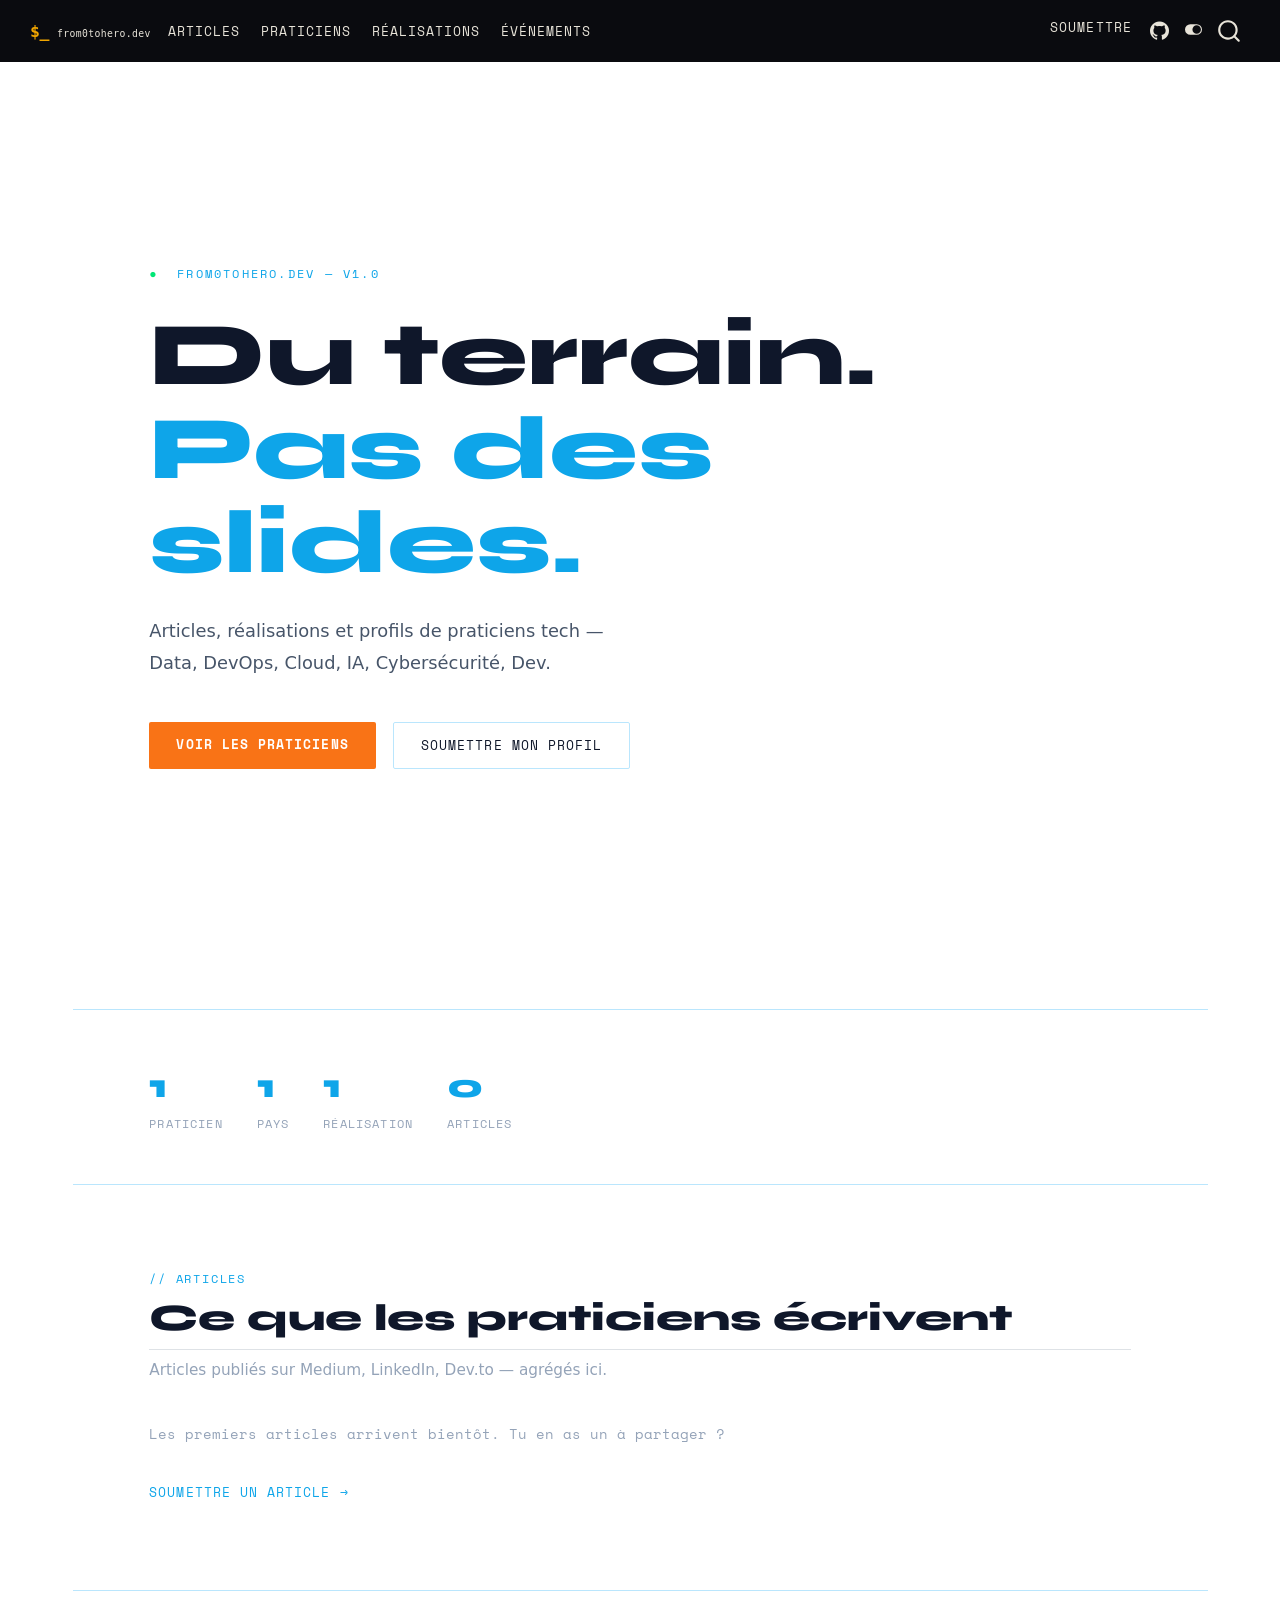
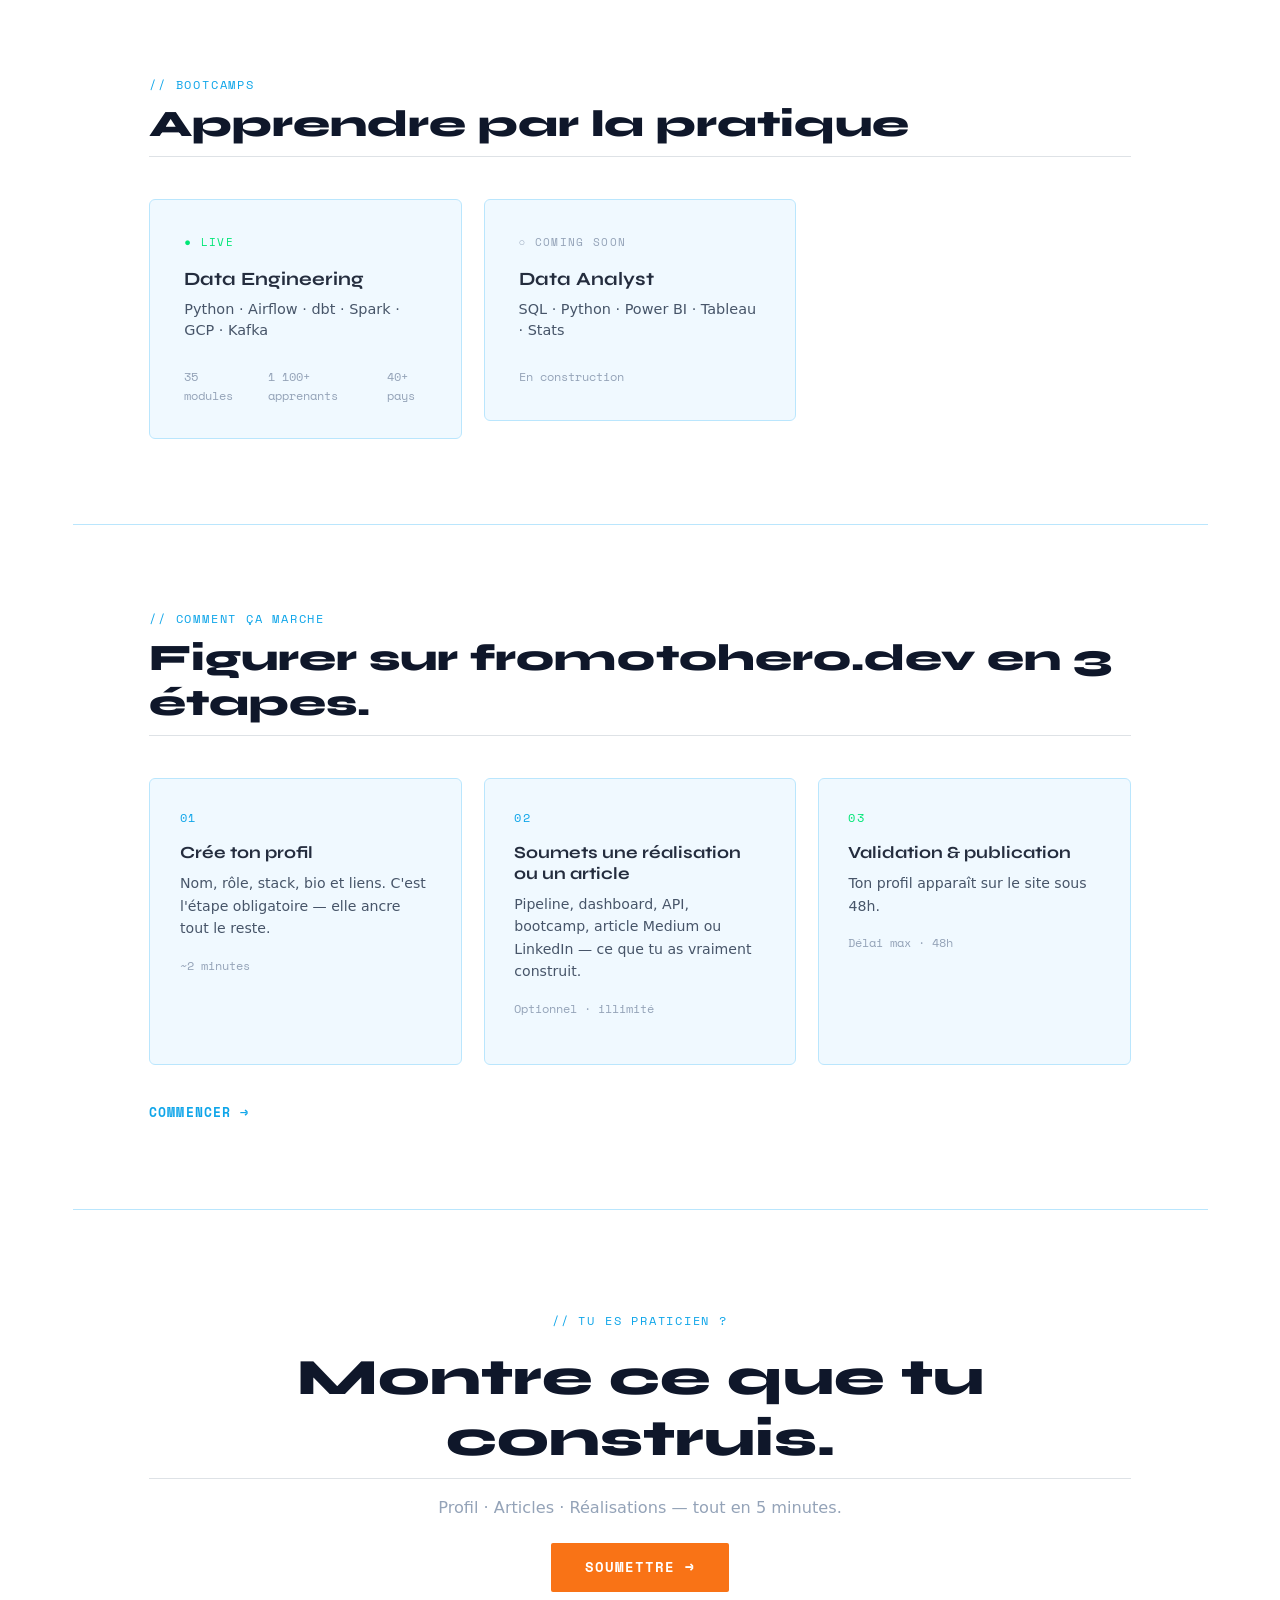
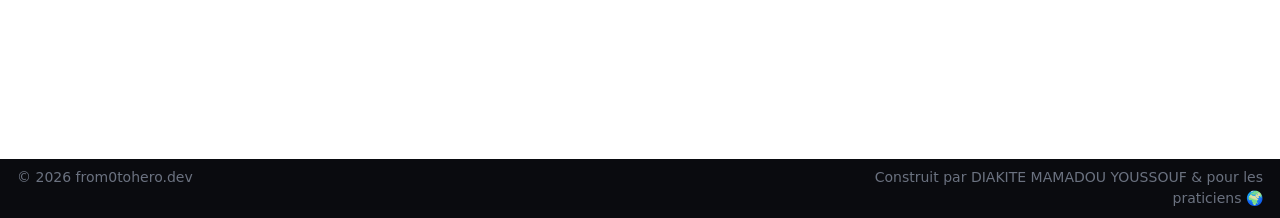
==== docs/index.html @ 76b6bbb3 "Refonte design : thème clair bleu ciel + orange, flux soumission guidé et section process - Passage " ====
<!DOCTYPE html>
<html xmlns="http://www.w3.org/1999/xhtml" lang="fr" xml:lang="fr"><head>

<meta charset="utf-8">
<meta name="generator" content="quarto-1.9.36">

<meta name="viewport" content="width=device-width, initial-scale=1.0, user-scalable=yes">


<title>from0tohero.dev</title>
<style>
/* Default styles provided by pandoc.
** See https://pandoc.org/MANUAL.html#variables-for-html for config info.
*/
code{white-space: pre-wrap;}
span.smallcaps{font-variant: small-caps;}
div.columns{display: flex; gap: min(4vw, 1.5em);}
div.column{flex: auto; overflow-x: auto;}
div.hanging-indent{margin-left: 1.5em; text-indent: -1.5em;}
ul.task-list{list-style: none;}
ul.task-list li input[type="checkbox"] {
  width: 0.8em;
  margin: 0 0.8em 0.2em -1em; /* quarto-specific, see https://github.com/quarto-dev/quarto-cli/issues/4556 */ 
  vertical-align: middle;
}
</style>


<script src="site_libs/quarto-nav/quarto-nav.js"></script>
<script src="site_libs/clipboard/clipboard.min.js"></script>
<script src="site_libs/quarto-search/autocomplete.umd.js"></script>
<script src="site_libs/quarto-search/fuse.min.js"></script>
<script src="site_libs/quarto-search/quarto-search.js"></script>
<meta name="quarto:offset" content="./">
<link href="./assets/img/favicon.svg" rel="icon" type="image/svg+xml">
<script src="site_libs/quarto-html/quarto.js" type="module"></script>
<script src="site_libs/quarto-html/tabsets/tabsets.js" type="module"></script>
<script src="site_libs/quarto-html/popper.min.js"></script>
<script src="site_libs/quarto-html/tippy.umd.min.js"></script>
<link href="site_libs/quarto-html/tippy.css" rel="stylesheet">
<link href="site_libs/quarto-html/quarto-syntax-highlighting-7ed6fbf5960054c7217a592cfdda8c31.css" rel="stylesheet" class="quarto-color-scheme" id="quarto-text-highlighting-styles">
<link href="site_libs/quarto-html/quarto-syntax-highlighting-dark-7ed6fbf5960054c7217a592cfdda8c31.css" rel="stylesheet" class="quarto-color-scheme quarto-color-alternate" id="quarto-text-highlighting-styles">
<link href="site_libs/quarto-html/quarto-syntax-highlighting-7ed6fbf5960054c7217a592cfdda8c31.css" rel="stylesheet" class="quarto-color-scheme-extra" id="quarto-text-highlighting-styles">
<script src="site_libs/bootstrap/bootstrap.min.js"></script>
<link href="site_libs/bootstrap/bootstrap-icons.css" rel="stylesheet">
<link href="site_libs/bootstrap/bootstrap-cda454664b8444bc34ca7feaf1b6d121.min.css" rel="stylesheet" append-hash="true" class="quarto-color-scheme" id="quarto-bootstrap" data-mode="light">
<link href="site_libs/bootstrap/bootstrap-dark-542e0521164b4760879b59214ffd40c8.min.css" rel="stylesheet" append-hash="true" class="quarto-color-scheme quarto-color-alternate" id="quarto-bootstrap" data-mode="light">
<link href="site_libs/bootstrap/bootstrap-cda454664b8444bc34ca7feaf1b6d121.min.css" rel="stylesheet" append-hash="true" class="quarto-color-scheme-extra" id="quarto-bootstrap" data-mode="light">
<script id="quarto-search-options" type="application/json">{
  "location": "navbar",
  "copy-button": false,
  "collapse-after": 3,
  "panel-placement": "end",
  "type": "overlay",
  "limit": 50,
  "keyboard-shortcut": [
    "f",
    "/",
    "s"
  ],
  "language": {
    "search-no-results-text": "Pas de résultats",
    "search-matching-documents-text": "documents trouvés",
    "search-copy-link-title": "Copier le lien vers la recherche",
    "search-hide-matches-text": "Cacher les correspondances additionnelles",
    "search-more-match-text": "correspondance de plus dans ce document",
    "search-more-matches-text": "correspondances de plus dans ce document",
    "search-clear-button-title": "Effacer",
    "search-text-placeholder": "",
    "search-detached-cancel-button-title": "Annuler",
    "search-submit-button-title": "Envoyer",
    "search-label": "Recherche"
  }
}</script>
<style>html{ scroll-behavior: smooth; }</style>



<link rel="stylesheet" href="assets/css/custom.css">
<meta property="og:title" content="from0tohero.dev">
<meta property="og:description" content="La plateforme des praticiens">
<meta property="og:image" content="https://from0tohero.dev/assets/img/og-banner.png">
<meta property="og:site_name" content="from0tohero.dev">
<meta property="og:image:height" content="630">
<meta property="og:image:width" content="1200">
<meta name="twitter:title" content="from0tohero.dev">
<meta name="twitter:description" content="La plateforme des praticiens">
<meta name="twitter:image" content="https://from0tohero.dev/assets/img/og-banner.png">
<meta name="twitter:card" content="summary_large_image">
<meta name="twitter:image-height" content="630">
<meta name="twitter:image-width" content="1200">
</head>

<body class="nav-fixed quarto-dark"><script id="quarto-html-before-body" type="application/javascript">
    const toggleBodyColorMode = (bsSheetEl) => {
      const mode = bsSheetEl.getAttribute("data-mode");
      const bodyEl = window.document.querySelector("body");
      if (mode === "dark") {
        bodyEl.classList.add("quarto-dark");
        bodyEl.classList.remove("quarto-light");
      } else {
        bodyEl.classList.add("quarto-light");
        bodyEl.classList.remove("quarto-dark");
      }
    }
    const toggleBodyColorPrimary = () => {
      const bsSheetEl = window.document.querySelector("link#quarto-bootstrap:not([rel=disabled-stylesheet])");
      if (bsSheetEl) {
        toggleBodyColorMode(bsSheetEl);
      }
    }
    const setColorSchemeToggle = (alternate) => {
      const toggles = window.document.querySelectorAll('.quarto-color-scheme-toggle');
      for (let i=0; i < toggles.length; i++) {
        const toggle = toggles[i];
        if (toggle) {
          if (alternate) {
            toggle.classList.add("alternate");
          } else {
            toggle.classList.remove("alternate");
          }
        }
      }
    };
    const toggleColorMode = (alternate) => {
      // Switch the stylesheets
      const primaryStylesheets = window.document.querySelectorAll('link.quarto-color-scheme:not(.quarto-color-alternate)');
      const alternateStylesheets = window.document.querySelectorAll('link.quarto-color-scheme.quarto-color-alternate');
      manageTransitions('#quarto-margin-sidebar .nav-link', false);
      if (alternate) {
        // note: dark is layered on light, we don't disable primary!
        enableStylesheet(alternateStylesheets);
        for (const sheetNode of alternateStylesheets) {
          if (sheetNode.id === "quarto-bootstrap") {
            toggleBodyColorMode(sheetNode);
          }
        }
      } else {
        disableStylesheet(alternateStylesheets);
        enableStylesheet(primaryStylesheets)
        toggleBodyColorPrimary();
      }
      manageTransitions('#quarto-margin-sidebar .nav-link', true);
      // Switch the toggles
      setColorSchemeToggle(alternate)
      // Hack to workaround the fact that safari doesn't
      // properly recolor the scrollbar when toggling (#1455)
      if (navigator.userAgent.indexOf('Safari') > 0 && navigator.userAgent.indexOf('Chrome') == -1) {
        manageTransitions("body", false);
        window.scrollTo(0, 1);
        setTimeout(() => {
          window.scrollTo(0, 0);
          manageTransitions("body", true);
        }, 40);
      }
    }
    const disableStylesheet = (stylesheets) => {
      for (let i=0; i < stylesheets.length; i++) {
        const stylesheet = stylesheets[i];
        stylesheet.rel = 'disabled-stylesheet';
      }
    }
    const enableStylesheet = (stylesheets) => {
      for (let i=0; i < stylesheets.length; i++) {
        const stylesheet = stylesheets[i];
        if(stylesheet.rel !== 'stylesheet') { // for Chrome, which will still FOUC without this check
          stylesheet.rel = 'stylesheet';
        }
      }
    }
    const manageTransitions = (selector, allowTransitions) => {
      const els = window.document.querySelectorAll(selector);
      for (let i=0; i < els.length; i++) {
        const el = els[i];
        if (allowTransitions) {
          el.classList.remove('notransition');
        } else {
          el.classList.add('notransition');
        }
      }
    }
    const isFileUrl = () => {
      return window.location.protocol === 'file:';
    }
    const hasAlternateSentinel = () => {
      let styleSentinel = getColorSchemeSentinel();
      if (styleSentinel !== null) {
        return styleSentinel === "alternate";
      } else {
        return false;
      }
    }
    const setStyleSentinel = (alternate) => {
      const value = alternate ? "alternate" : "default";
      if (!isFileUrl()) {
        window.localStorage.setItem("quarto-color-scheme", value);
      } else {
        localAlternateSentinel = value;
      }
    }
    const getColorSchemeSentinel = () => {
      if (!isFileUrl()) {
        const storageValue = window.localStorage.getItem("quarto-color-scheme");
        return storageValue != null ? storageValue : localAlternateSentinel;
      } else {
        return localAlternateSentinel;
      }
    }
    const toggleGiscusIfUsed = (isAlternate, darkModeDefault) => {
      const baseTheme = document.querySelector('#giscus-base-theme')?.value ?? 'light';
      const alternateTheme = document.querySelector('#giscus-alt-theme')?.value ?? 'dark';
      let newTheme = '';
      if(authorPrefersDark) {
        newTheme = isAlternate ? baseTheme : alternateTheme;
      } else {
        newTheme = isAlternate ? alternateTheme : baseTheme;
      }
      const changeGiscusTheme = () => {
        // From: https://github.com/giscus/giscus/issues/336
        const sendMessage = (message) => {
          const iframe = document.querySelector('iframe.giscus-frame');
          if (!iframe) return;
          iframe.contentWindow.postMessage({ giscus: message }, 'https://giscus.app');
        }
        sendMessage({
          setConfig: {
            theme: newTheme
          }
        });
      }
      const isGiscussLoaded = window.document.querySelector('iframe.giscus-frame') !== null;
      if (isGiscussLoaded) {
        changeGiscusTheme();
      }
    };
    const authorPrefersDark = true;
    const darkModeDefault = authorPrefersDark;
    let localAlternateSentinel = darkModeDefault ? 'alternate' : 'default';
    // Dark / light mode switch
    window.quartoToggleColorScheme = () => {
      // Read the current dark / light value
      let toAlternate = !hasAlternateSentinel();
      toggleColorMode(toAlternate);
      setStyleSentinel(toAlternate);
      toggleGiscusIfUsed(toAlternate, darkModeDefault);
      window.dispatchEvent(new Event('resize'));
    };
    // Switch to dark mode if need be
    if (hasAlternateSentinel()) {
      toggleColorMode(true);
    } else {
      toggleColorMode(false);
    }
  </script>

<div id="quarto-search-results"></div>
  <header id="quarto-header" class="headroom fixed-top">
    <nav class="navbar navbar-expand-lg " data-bs-theme="dark">
      <div class="navbar-container container-fluid">
      <div class="navbar-brand-container mx-auto">
    <a href="./index.html" class="navbar-brand navbar-brand-logo">
    <img src="./assets/img/logo.svg" alt="from0tohero.dev" class="navbar-logo light-content">
    <img src="./assets/img/logo.svg" alt="from0tohero.dev" class="navbar-logo dark-content">
    </a>
  </div>
            <div id="quarto-search" class="" title="Recherche"></div>
          <button class="navbar-toggler" type="button" data-bs-toggle="collapse" data-bs-target="#navbarCollapse" aria-controls="navbarCollapse" role="menu" aria-expanded="false" aria-label="Basculer la navigation" onclick="if (window.quartoToggleHeadroom) { window.quartoToggleHeadroom(); }">
  <span class="navbar-toggler-icon"></span>
</button>
          <div class="collapse navbar-collapse" id="navbarCollapse">
            <ul class="navbar-nav navbar-nav-scroll me-auto">
  <li class="nav-item">
    <a class="nav-link" href="./articles/index.html"> 
<span class="menu-text">Articles</span></a>
  </li>  
  <li class="nav-item">
    <a class="nav-link" href="./praticiens/index.html"> 
<span class="menu-text">Praticiens</span></a>
  </li>  
  <li class="nav-item">
    <a class="nav-link" href="./realisations/index.html"> 
<span class="menu-text">Réalisations</span></a>
  </li>  
  <li class="nav-item">
    <a class="nav-link" href="./evenements/index.html"> 
<span class="menu-text">Événements</span></a>
  </li>  
</ul>
            <ul class="navbar-nav navbar-nav-scroll ms-auto">
  <li class="nav-item">
    <a class="nav-link" href="./soumettre/index.html"> 
<span class="menu-text">Soumettre</span></a>
  </li>  
  <li class="nav-item compact">
    <a class="nav-link" href="https://github.com/diakite-data"> <i class="bi bi-github" role="img">
</i> 
<span class="menu-text"></span></a>
  </li>  
</ul>
          </div> <!-- /navcollapse -->
            <div class="quarto-navbar-tools">
  <a href="" class="quarto-color-scheme-toggle quarto-navigation-tool  px-1" onclick="window.quartoToggleColorScheme(); return false;" title="Basculer le mode sombre"><i class="bi"></i></a>
</div>
      </div> <!-- /container-fluid -->
    </nav>
</header>
<!-- content -->
<div id="quarto-content" class="quarto-container page-columns page-rows-contents page-layout-full page-navbar">
<!-- sidebar -->
<!-- margin-sidebar -->
    
<!-- main -->
<main class="content column-page" id="quarto-document-content"><header id="title-block-header" class="quarto-title-block"></header>





<link href="https://fonts.googleapis.com/css2?family=Syne:wght@400;700;800&amp;family=Space+Mono:wght@400;700&amp;display=swap" rel="stylesheet">

<!-- ── HERO ── -->
<section style="min-height:100vh; display:flex; flex-direction:column; justify-content:center; padding: 0 6vw; max-width:1200px; margin:0 auto;">

  <p style="font-family:'Space Mono',monospace; font-size:0.72rem; letter-spacing:0.18em; color:#0ea5e9; text-transform:uppercase; margin-bottom:1.5rem;">
    <span style="color:#00e676;">●</span> &nbsp;from0tohero.dev — v1.0
  </p>

  <h1 style="font-family:'Syne',sans-serif; font-size:clamp(2.8rem,7vw,6rem); font-weight:800; line-height:1.05; color:#0f172a; margin:0 0 1.5rem 0;">
    Du terrain.<br>
    <span style="color:#0ea5e9;">Pas des slides.</span>
  </h1>

  <p style="font-size:1.05rem; color:#475569; max-width:500px; line-height:1.8; margin-bottom:2.5rem;">
    Articles, réalisations et profils de praticiens tech —
    Data, DevOps, Cloud, IA, Cybersécurité, Dev.
  </p>

  <div style="display:flex; gap:1rem; flex-wrap:wrap; margin-bottom:5rem;">
    <a href="praticiens/index.html" style="background:#f97316; color:#fff; font-family:'Space Mono',monospace;
              font-size:0.78rem; font-weight:700; letter-spacing:0.08em;
              text-transform:uppercase; padding:0.75rem 1.6rem;
              border-radius:2px; text-decoration:none;">
      Voir les praticiens
    </a>
    <a href="soumettre/index.html" style="background:transparent; color:#0f172a; font-family:'Space Mono',monospace;
              font-size:0.78rem; letter-spacing:0.08em; text-transform:uppercase;
              padding:0.75rem 1.6rem; border-radius:2px;
              border:1px solid #bae6fd; text-decoration:none;">
      Soumettre mon profil
    </a>
  </div>

</section>

<!-- ── STATS ── -->
<section style="padding:3rem 6vw; border-top:1px solid #bae6fd; max-width:1200px; margin:0 auto;">
  <div style="display:flex; flex-wrap:wrap; gap:2rem;">
    <div>
      <p style="font-family:'Syne',sans-serif; font-size:2rem; font-weight:800; color:#0ea5e9; margin:0;">1</p>
      <p style="font-family:'Space Mono',monospace; font-size:0.68rem; letter-spacing:0.1em; color:#94a3b8; text-transform:uppercase; margin:0.2rem 0 0 0;">Praticien</p>
    </div>
    <div>
      <p style="font-family:'Syne',sans-serif; font-size:2rem; font-weight:800; color:#0ea5e9; margin:0;">1</p>
      <p style="font-family:'Space Mono',monospace; font-size:0.68rem; letter-spacing:0.1em; color:#94a3b8; text-transform:uppercase; margin:0.2rem 0 0 0;">Pays</p>
    </div>
    <div>
      <p style="font-family:'Syne',sans-serif; font-size:2rem; font-weight:800; color:#0ea5e9; margin:0;">1</p>
      <p style="font-family:'Space Mono',monospace; font-size:0.68rem; letter-spacing:0.1em; color:#94a3b8; text-transform:uppercase; margin:0.2rem 0 0 0;">Réalisation</p>
    </div>
    <div>
      <p style="font-family:'Syne',sans-serif; font-size:2rem; font-weight:800; color:#0ea5e9; margin:0;">0</p>
      <p style="font-family:'Space Mono',monospace; font-size:0.68rem; letter-spacing:0.1em; color:#94a3b8; text-transform:uppercase; margin:0.2rem 0 0 0;">Articles</p>
    </div>
  </div>
</section>

<!-- ── SECTION ARTICLES ── -->
<section style="padding:5rem 6vw; border-top:1px solid #bae6fd; max-width:1200px; margin:0 auto;">

  <div style="margin-bottom:2.5rem;">
    <p style="font-family:'Space Mono',monospace; font-size:0.7rem; letter-spacing:0.15em; color:#0ea5e9; text-transform:uppercase; margin-bottom:0.5rem;">// articles</p>
    <h2 style="font-family:'Syne',sans-serif; font-size:clamp(1.6rem,3vw,2.2rem); font-weight:800; color:#0f172a; margin:0 0 0.5rem 0;">Ce que les praticiens écrivent</h2>
    <p style="color:#94a3b8; font-size:0.9rem; margin:0;">Articles publiés sur Medium, LinkedIn, Dev.to — agrégés ici.</p>
  </div>

  <p style="font-family:'Space Mono',monospace; font-size:0.82rem; color:#94a3b8; margin-bottom:2rem;">
    Les premiers articles arrivent bientôt. Tu en as un à partager ?
  </p>

  <a href="soumettre/index.html" style="font-family:'Space Mono',monospace; font-size:0.78rem; color:#0ea5e9; text-decoration:none; letter-spacing:0.08em; text-transform:uppercase;">Soumettre un article →</a>

</section>

<!-- ── SECTION BOOTCAMP ── -->
<section style="padding:5rem 6vw; border-top:1px solid #bae6fd; max-width:1200px; margin:0 auto;">

  <div style="margin-bottom:2.5rem;">
    <p style="font-family:'Space Mono',monospace; font-size:0.7rem; letter-spacing:0.15em; color:#0ea5e9; text-transform:uppercase; margin-bottom:0.5rem;">// bootcamps</p>
    <h2 style="font-family:'Syne',sans-serif; font-size:clamp(1.6rem,3vw,2.2rem); font-weight:800; color:#0f172a; margin:0 0 0.5rem 0;">Apprendre par la pratique</h2>
  </div>

  <div style="display:grid; grid-template-columns:repeat(auto-fill,minmax(300px,1fr)); gap:1.25rem;">

    <a href="https://diakite-data.github.io/data-engineering-bootcamp/" style="text-decoration:none;" target="_blank">
      <div style="background:#f0f9ff; border:1px solid #bae6fd; border-radius:6px; padding:2rem; transition:border-color 0.2s;">
        <p style="font-family:'Space Mono',monospace; font-size:0.65rem; letter-spacing:0.12em; text-transform:uppercase; color:#00e676; margin-bottom:1rem;">● live</p>
        <h3 style="font-family:'Syne',sans-serif; font-size:1.1rem; font-weight:700; color:#0f172a; margin:0 0 0.5rem 0;">Data Engineering</h3>
        <p style="font-size:0.85rem; color:#475569; margin-bottom:1.5rem;">Python · Airflow · dbt · Spark · GCP · Kafka</p>
        <div style="display:flex; gap:2rem; font-family:'Space Mono',monospace; font-size:0.72rem; color:#94a3b8;">
          <span>35 modules</span>
          <span>1 100+ apprenants</span>
          <span>40+ pays</span>
        </div>
      </div>
    </a>

    <a href="https://da.from0tohero.dev" style="text-decoration:none;" target="_blank">
      <div style="background:#f0f9ff; border:1px solid #bae6fd; border-radius:6px; padding:2rem;">
        <p style="font-family:'Space Mono',monospace; font-size:0.65rem; letter-spacing:0.12em; text-transform:uppercase; color:#94a3b8; margin-bottom:1rem;">○ coming soon</p>
        <h3 style="font-family:'Syne',sans-serif; font-size:1.1rem; font-weight:700; color:#0f172a; margin:0 0 0.5rem 0;">Data Analyst</h3>
        <p style="font-size:0.85rem; color:#475569; margin-bottom:1.5rem;">SQL · Python · Power BI · Tableau · Stats</p>
        <div style="display:flex; gap:2rem; font-family:'Space Mono',monospace; font-size:0.72rem; color:#94a3b8;">
          <span>En construction</span>
        </div>
      </div>
    </a>

  </div>

</section>

<!-- ── COMMENT ÇA MARCHE ── -->
<section style="padding:5rem 6vw; border-top:1px solid #bae6fd; max-width:1200px; margin:0 auto;">

  <div style="margin-bottom:2.5rem;">
    <p style="font-family:'Space Mono',monospace; font-size:0.7rem; letter-spacing:0.15em; color:#0ea5e9; text-transform:uppercase; margin-bottom:0.5rem;">// comment ça marche</p>
    <h2 style="font-family:'Syne',sans-serif; font-size:clamp(1.6rem,3vw,2.2rem); font-weight:800; color:#0f172a; margin:0;">Figurer sur from0tohero.dev en 3 étapes.</h2>
  </div>

  <div style="display:grid; grid-template-columns:repeat(auto-fill,minmax(260px,1fr)); gap:1.25rem;">

    <!-- Étape 1 -->
    <div style="background:#f0f9ff; border:1px solid #bae6fd; border-radius:6px; padding:1.75rem; position:relative;">
      <p style="font-family:'Space Mono',monospace; font-size:0.68rem; letter-spacing:0.12em; text-transform:uppercase; color:#0ea5e9; margin-bottom:1rem;">01</p>
      <h3 style="font-family:'Syne',sans-serif; font-size:1rem; font-weight:700; color:#0f172a; margin:0 0 0.5rem 0;">Crée ton profil</h3>
      <p style="font-size:0.83rem; color:#475569; line-height:1.6; margin:0 0 1rem 0;">Nom, rôle, stack, bio et liens. C'est l'étape obligatoire — elle ancre tout le reste.</p>
      <p style="font-family:'Space Mono',monospace; font-size:0.68rem; color:#94a3b8;">~2 minutes</p>
    </div>

    <!-- Étape 2 -->
    <div style="background:#f0f9ff; border:1px solid #bae6fd; border-radius:6px; padding:1.75rem;">
      <p style="font-family:'Space Mono',monospace; font-size:0.68rem; letter-spacing:0.12em; text-transform:uppercase; color:#0ea5e9; margin-bottom:1rem;">02</p>
      <h3 style="font-family:'Syne',sans-serif; font-size:1rem; font-weight:700; color:#0f172a; margin:0 0 0.5rem 0;">Soumets une réalisation ou un article</h3>
      <p style="font-size:0.83rem; color:#475569; line-height:1.6; margin:0 0 1rem 0;">Pipeline, dashboard, API, bootcamp, article Medium ou LinkedIn — ce que tu as vraiment construit.</p>
      <p style="font-family:'Space Mono',monospace; font-size:0.68rem; color:#94a3b8;">Optionnel · illimité</p>
    </div>

    <!-- Étape 3 -->
    <div style="background:#f0f9ff; border:1px solid #bae6fd; border-radius:6px; padding:1.75rem;">
      <p style="font-family:'Space Mono',monospace; font-size:0.68rem; letter-spacing:0.12em; text-transform:uppercase; color:#00e676; margin-bottom:1rem;">03</p>
      <h3 style="font-family:'Syne',sans-serif; font-size:1rem; font-weight:700; color:#0f172a; margin:0 0 0.5rem 0;">Validation &amp; publication</h3>
      <p style="font-size:0.83rem; color:#475569; line-height:1.6; margin:0 0 1rem 0;">Ton profil apparaît sur le site sous 48h.</p>
      <p style="font-family:'Space Mono',monospace; font-size:0.68rem; color:#94a3b8;">Délai max · 48h</p>
    </div>

  </div>

  <div style="margin-top:2rem;">
    <a href="soumettre/index.html" style="font-family:'Space Mono',monospace; font-size:0.78rem; font-weight:700; letter-spacing:0.08em;
              text-transform:uppercase; color:#0ea5e9; text-decoration:none;">
      Commencer →
    </a>
  </div>

</section>

<!-- ── CTA FINAL ── -->
<section style="padding:6rem 6vw; border-top:1px solid #bae6fd; text-align:center; max-width:1200px; margin:0 auto;">
  <p style="font-family:'Space Mono',monospace; font-size:0.7rem; letter-spacing:0.15em; color:#0ea5e9; text-transform:uppercase; margin-bottom:1rem;">// tu es praticien ?</p>
  <h2 style="font-family:'Syne',sans-serif; font-size:clamp(1.8rem,4vw,3rem); font-weight:800; color:#0f172a; margin:0 0 1rem 0;">Montre ce que tu construis.</h2>
  <p style="color:#94a3b8; font-size:0.95rem; margin-bottom:2rem;">Profil · Articles · Réalisations — tout en 5 minutes.</p>
  <a href="soumettre/index.html" style="background:#f97316; color:#fff; font-family:'Space Mono',monospace;
            font-size:0.8rem; font-weight:700; letter-spacing:0.08em;
            text-transform:uppercase; padding:0.85rem 2rem;
            border-radius:2px; text-decoration:none;">
    Soumettre →
  </a>
</section>



<a onclick="window.scrollTo(0, 0); return false;" role="button" id="quarto-back-to-top"><i class="bi bi-arrow-up"></i> Retour au sommet</a></main> <!-- /main -->

<script id="quarto-html-after-body" type="application/javascript">
  window.document.addEventListener("DOMContentLoaded", function (event) {
    // Ensure there is a toggle, if there isn't float one in the top right
    if (window.document.querySelector('.quarto-color-scheme-toggle') === null) {
      const a = window.document.createElement('a');
      a.classList.add('top-right');
      a.classList.add('quarto-color-scheme-toggle');
      a.href = "";
      a.onclick = function() { try { window.quartoToggleColorScheme(); } catch {} return false; };
      const i = window.document.createElement("i");
      i.classList.add('bi');
      a.appendChild(i);
      window.document.body.appendChild(a);
    }
    setColorSchemeToggle(hasAlternateSentinel())
    const isCodeAnnotation = (el) => {
      for (const clz of el.classList) {
        if (clz.startsWith('code-annotation-')) {                     
          return true;
        }
      }
      return false;
    }
    const onCopySuccess = function(e) {
      // button target
      const button = e.trigger;
      // don't keep focus
      button.blur();
      // flash "checked"
      button.classList.add('code-copy-button-checked');
      var currentTitle = button.getAttribute("title");
      button.setAttribute("title", "Copié");
      let tooltip;
      if (window.bootstrap) {
        button.setAttribute("data-bs-toggle", "tooltip");
        button.setAttribute("data-bs-placement", "left");
        button.setAttribute("data-bs-title", "Copié");
        tooltip = new bootstrap.Tooltip(button, 
          { trigger: "manual", 
            customClass: "code-copy-button-tooltip",
            offset: [0, -8]});
        tooltip.show();    
      }
      setTimeout(function() {
        if (tooltip) {
          tooltip.hide();
          button.removeAttribute("data-bs-title");
          button.removeAttribute("data-bs-toggle");
          button.removeAttribute("data-bs-placement");
        }
        button.setAttribute("title", currentTitle);
        button.classList.remove('code-copy-button-checked');
      }, 1000);
      // clear code selection
      e.clearSelection();
    }
    const getTextToCopy = function(trigger) {
      const outerScaffold = trigger.parentElement.cloneNode(true);
      const codeEl = outerScaffold.querySelector('code');
      for (const childEl of codeEl.children) {
        if (isCodeAnnotation(childEl)) {
          childEl.remove();
        }
      }
      return codeEl.innerText;
    }
    const clipboard = new window.ClipboardJS('.code-copy-button:not([data-in-quarto-modal])', {
      text: getTextToCopy
    });
    clipboard.on('success', onCopySuccess);
    if (window.document.getElementById('quarto-embedded-source-code-modal')) {
      const clipboardModal = new window.ClipboardJS('.code-copy-button[data-in-quarto-modal]', {
        text: getTextToCopy,
        container: window.document.getElementById('quarto-embedded-source-code-modal')
      });
      clipboardModal.on('success', onCopySuccess);
    }
      var localhostRegex = new RegExp(/^(?:http|https):\/\/localhost\:?[0-9]*\//);
      var mailtoRegex = new RegExp(/^mailto:/);
        var filterRegex = new RegExp("https:\/\/from0tohero\.dev");
      var isInternal = (href) => {
          return filterRegex.test(href) || localhostRegex.test(href) || mailtoRegex.test(href);
      }
      // Inspect non-navigation links and adorn them if external
     var links = window.document.querySelectorAll('a[href]:not(.nav-link):not(.navbar-brand):not(.toc-action):not(.sidebar-link):not(.sidebar-item-toggle):not(.pagination-link):not(.no-external):not([aria-hidden]):not(.dropdown-item):not(.quarto-navigation-tool):not(.about-link)');
      for (var i=0; i<links.length; i++) {
        const link = links[i];
        if (!isInternal(link.href)) {
          // undo the damage that might have been done by quarto-nav.js in the case of
          // links that we want to consider external
          if (link.dataset.originalHref !== undefined) {
            link.href = link.dataset.originalHref;
          }
        }
      }
    function tippyHover(el, contentFn, onTriggerFn, onUntriggerFn) {
      const config = {
        allowHTML: true,
        maxWidth: 500,
        delay: 100,
        arrow: false,
        appendTo: function(el) {
            return el.parentElement;
        },
        interactive: true,
        interactiveBorder: 10,
        theme: 'quarto',
        placement: 'bottom-start',
      };
      if (contentFn) {
        config.content = contentFn;
      }
      if (onTriggerFn) {
        config.onTrigger = onTriggerFn;
      }
      if (onUntriggerFn) {
        config.onUntrigger = onUntriggerFn;
      }
      window.tippy(el, config); 
    }
    const noterefs = window.document.querySelectorAll('a[role="doc-noteref"]');
    for (var i=0; i<noterefs.length; i++) {
      const ref = noterefs[i];
      tippyHover(ref, function() {
        // use id or data attribute instead here
        let href = ref.getAttribute('data-footnote-href') || ref.getAttribute('href');
        try { href = new URL(href).hash; } catch {}
        const id = href.replace(/^#\/?/, "");
        const note = window.document.getElementById(id);
        if (note) {
          return note.innerHTML;
        } else {
          return "";
        }
      });
    }
    const xrefs = window.document.querySelectorAll('a.quarto-xref');
    const processXRef = (id, note) => {
      // Strip column container classes
      const stripColumnClz = (el) => {
        el.classList.remove("page-full", "page-columns");
        if (el.children) {
          for (const child of el.children) {
            stripColumnClz(child);
          }
        }
      }
      stripColumnClz(note)
      if (id === null || id.startsWith('sec-')) {
        // Special case sections, only their first couple elements
        const container = document.createElement("div");
        if (note.children && note.children.length > 2) {
          container.appendChild(note.children[0].cloneNode(true));
          for (let i = 1; i < note.children.length; i++) {
            const child = note.children[i];
            if (child.tagName === "P" && child.innerText === "") {
              continue;
            } else {
              container.appendChild(child.cloneNode(true));
              break;
            }
          }
          if (window.Quarto?.typesetMath) {
            window.Quarto.typesetMath(container);
          }
          return container.innerHTML
        } else {
          if (window.Quarto?.typesetMath) {
            window.Quarto.typesetMath(note);
          }
          return note.innerHTML;
        }
      } else {
        // Remove any anchor links if they are present
        const anchorLink = note.querySelector('a.anchorjs-link');
        if (anchorLink) {
          anchorLink.remove();
        }
        if (window.Quarto?.typesetMath) {
          window.Quarto.typesetMath(note);
        }
        if (note.classList.contains("callout")) {
          return note.outerHTML;
        } else {
          return note.innerHTML;
        }
      }
    }
    for (var i=0; i<xrefs.length; i++) {
      const xref = xrefs[i];
      tippyHover(xref, undefined, function(instance) {
        instance.disable();
        let url = xref.getAttribute('href');
        let hash = undefined; 
        if (url.startsWith('#')) {
          hash = url;
        } else {
          try { hash = new URL(url).hash; } catch {}
        }
        if (hash) {
          const id = hash.replace(/^#\/?/, "");
          const note = window.document.getElementById(id);
          if (note !== null) {
            try {
              const html = processXRef(id, note.cloneNode(true));
              instance.setContent(html);
            } finally {
              instance.enable();
              instance.show();
            }
          } else {
            // See if we can fetch this
            fetch(url.split('#')[0])
            .then(res => res.text())
            .then(html => {
              const parser = new DOMParser();
              const htmlDoc = parser.parseFromString(html, "text/html");
              const note = htmlDoc.getElementById(id);
              if (note !== null) {
                const html = processXRef(id, note);
                instance.setContent(html);
              } 
            }).finally(() => {
              instance.enable();
              instance.show();
            });
          }
        } else {
          // See if we can fetch a full url (with no hash to target)
          // This is a special case and we should probably do some content thinning / targeting
          fetch(url)
          .then(res => res.text())
          .then(html => {
            const parser = new DOMParser();
            const htmlDoc = parser.parseFromString(html, "text/html");
            const note = htmlDoc.querySelector('main.content');
            if (note !== null) {
              // This should only happen for chapter cross references
              // (since there is no id in the URL)
              // remove the first header
              if (note.children.length > 0 && note.children[0].tagName === "HEADER") {
                note.children[0].remove();
              }
              const html = processXRef(null, note);
              instance.setContent(html);
            } 
          }).finally(() => {
            instance.enable();
            instance.show();
          });
        }
      }, function(instance) {
      });
    }
        let selectedAnnoteEl;
        const selectorForAnnotation = ( cell, annotation) => {
          let cellAttr = 'data-code-cell="' + cell + '"';
          let lineAttr = 'data-code-annotation="' +  annotation + '"';
          const selector = 'span[' + cellAttr + '][' + lineAttr + ']';
          return selector;
        }
        const selectCodeLines = (annoteEl) => {
          const doc = window.document;
          const targetCell = annoteEl.getAttribute("data-target-cell");
          const targetAnnotation = annoteEl.getAttribute("data-target-annotation");
          const annoteSpan = window.document.querySelector(selectorForAnnotation(targetCell, targetAnnotation));
          const lines = annoteSpan.getAttribute("data-code-lines").split(",");
          const lineIds = lines.map((line) => {
            return targetCell + "-" + line;
          })
          let top = null;
          let height = null;
          let parent = null;
          if (lineIds.length > 0) {
              //compute the position of the single el (top and bottom and make a div)
              const el = window.document.getElementById(lineIds[0]);
              top = el.offsetTop;
              height = el.offsetHeight;
              parent = el.parentElement.parentElement;
            if (lineIds.length > 1) {
              const lastEl = window.document.getElementById(lineIds[lineIds.length - 1]);
              const bottom = lastEl.offsetTop + lastEl.offsetHeight;
              height = bottom - top;
            }
            if (top !== null && height !== null && parent !== null) {
              // cook up a div (if necessary) and position it 
              let div = window.document.getElementById("code-annotation-line-highlight");
              if (div === null) {
                div = window.document.createElement("div");
                div.setAttribute("id", "code-annotation-line-highlight");
                div.style.position = 'absolute';
                parent.appendChild(div);
              }
              div.style.top = top - 2 + "px";
              div.style.height = height + 4 + "px";
              div.style.left = 0;
              let gutterDiv = window.document.getElementById("code-annotation-line-highlight-gutter");
              if (gutterDiv === null) {
                gutterDiv = window.document.createElement("div");
                gutterDiv.setAttribute("id", "code-annotation-line-highlight-gutter");
                gutterDiv.style.position = 'absolute';
                const codeCell = window.document.getElementById(targetCell);
                const gutter = codeCell.querySelector('.code-annotation-gutter');
                gutter.appendChild(gutterDiv);
              }
              gutterDiv.style.top = top - 2 + "px";
              gutterDiv.style.height = height + 4 + "px";
            }
            selectedAnnoteEl = annoteEl;
          }
        };
        const unselectCodeLines = () => {
          const elementsIds = ["code-annotation-line-highlight", "code-annotation-line-highlight-gutter"];
          elementsIds.forEach((elId) => {
            const div = window.document.getElementById(elId);
            if (div) {
              div.remove();
            }
          });
          selectedAnnoteEl = undefined;
        };
          // Handle positioning of the toggle
      window.addEventListener(
        "resize",
        throttle(() => {
          elRect = undefined;
          if (selectedAnnoteEl) {
            selectCodeLines(selectedAnnoteEl);
          }
        }, 10)
      );
      function throttle(fn, ms) {
      let throttle = false;
      let timer;
        return (...args) => {
          if(!throttle) { // first call gets through
              fn.apply(this, args);
              throttle = true;
          } else { // all the others get throttled
              if(timer) clearTimeout(timer); // cancel #2
              timer = setTimeout(() => {
                fn.apply(this, args);
                timer = throttle = false;
              }, ms);
          }
        };
      }
        // Attach click handler to the DT
        const annoteDls = window.document.querySelectorAll('dt[data-target-cell]');
        for (const annoteDlNode of annoteDls) {
          annoteDlNode.addEventListener('click', (event) => {
            const clickedEl = event.target;
            if (clickedEl !== selectedAnnoteEl) {
              unselectCodeLines();
              const activeEl = window.document.querySelector('dt[data-target-cell].code-annotation-active');
              if (activeEl) {
                activeEl.classList.remove('code-annotation-active');
              }
              selectCodeLines(clickedEl);
              clickedEl.classList.add('code-annotation-active');
            } else {
              // Unselect the line
              unselectCodeLines();
              clickedEl.classList.remove('code-annotation-active');
            }
          });
        }
    const findCites = (el) => {
      const parentEl = el.parentElement;
      if (parentEl) {
        const cites = parentEl.dataset.cites;
        if (cites) {
          return {
            el,
            cites: cites.split(' ')
          };
        } else {
          return findCites(el.parentElement)
        }
      } else {
        return undefined;
      }
    };
    var bibliorefs = window.document.querySelectorAll('a[role="doc-biblioref"]');
    for (var i=0; i<bibliorefs.length; i++) {
      const ref = bibliorefs[i];
      const citeInfo = findCites(ref);
      if (citeInfo) {
        tippyHover(citeInfo.el, function() {
          var popup = window.document.createElement('div');
          citeInfo.cites.forEach(function(cite) {
            var citeDiv = window.document.createElement('div');
            citeDiv.classList.add('hanging-indent');
            citeDiv.classList.add('csl-entry');
            var biblioDiv = window.document.getElementById('ref-' + cite);
            if (biblioDiv) {
              citeDiv.innerHTML = biblioDiv.innerHTML;
            }
            popup.appendChild(citeDiv);
          });
          return popup.innerHTML;
        });
      }
    }
  });
  </script>
</div> <!-- /content -->
<footer class="footer">
  <div class="nav-footer">
    <div class="nav-footer-left">
<p>© 2026 from0tohero.dev</p>
</div>   
    <div class="nav-footer-center">
      &nbsp;
    </div>
    <div class="nav-footer-right">
<p>Construit par DIAKITE MAMADOU YOUSSOUF &amp; pour les praticiens 🌍</p>
</div>
  </div>
</footer>




<script src="site_libs/quarto-html/zenscroll-min.js"></script>
</body></html>
---- docs/site_libs/quarto-html/tippy.css ----
.tippy-box[data-animation=fade][data-state=hidden]{opacity:0}[data-tippy-root]{max-width:calc(100vw - 10px)}.tippy-box{position:relative;background-color:#333;color:#fff;border-radius:4px;font-size:14px;line-height:1.4;white-space:normal;outline:0;transition-property:transform,visibility,opacity}.tippy-box[data-placement^=top]>.tippy-arrow{bottom:0}.tippy-box[data-placement^=top]>.tippy-arrow:before{bottom:-7px;left:0;border-width:8px 8px 0;border-top-color:initial;transform-origin:center top}.tippy-box[data-placement^=bottom]>.tippy-arrow{top:0}.tippy-box[data-placement^=bottom]>.tippy-arrow:before{top:-7px;left:0;border-width:0 8px 8px;border-bottom-color:initial;transform-origin:center bottom}.tippy-box[data-placement^=left]>.tippy-arrow{right:0}.tippy-box[data-placement^=left]>.tippy-arrow:before{border-width:8px 0 8px 8px;border-left-color:initial;right:-7px;transform-origin:center left}.tippy-box[data-placement^=right]>.tippy-arrow{left:0}.tippy-box[data-placement^=right]>.tippy-arrow:before{left:-7px;border-width:8px 8px 8px 0;border-right-color:initial;transform-origin:center right}.tippy-box[data-inertia][data-state=visible]{transition-timing-function:cubic-bezier(.54,1.5,.38,1.11)}.tippy-arrow{width:16px;height:16px;color:#333}.tippy-arrow:before{content:"";position:absolute;border-color:transparent;border-style:solid}.tippy-content{position:relative;padding:5px 9px;z-index:1}
---- docs/site_libs/quarto-html/quarto-syntax-highlighting-7ed6fbf5960054c7217a592cfdda8c31.css ----
/* quarto syntax highlight colors */
:root {
  --quarto-hl-al-color: #ff5555;
  --quarto-hl-an-color: #ff79c6;
  --quarto-hl-at-color: #ff79c6;
  --quarto-hl-bn-color: #bd93f9;
  --quarto-hl-bu-color: #8be9fd;
  --quarto-hl-ch-color: #f1fa8c;
  --quarto-hl-co-color: #6272a4;
  --quarto-hl-cv-color: #8be9fd;
  --quarto-hl-cn-color: #bd93f9;
  --quarto-hl-cf-color: #ff79c6;
  --quarto-hl-dt-color: #8be9fd;
  --quarto-hl-dv-color: #bd93f9;
  --quarto-hl-do-color: #ffb86c;
  --quarto-hl-er-color: #ff5555;
  --quarto-hl-ex-color: #8be9fd;
  --quarto-hl-fl-color: #bd93f9;
  --quarto-hl-fu-color: #50fa7b;
  --quarto-hl-im-color: #ff79c6;
  --quarto-hl-in-color: #f1fa8c;
  --quarto-hl-kw-color: #ff79c6;
  --quarto-hl-op-color: #f8f8f2;
  --quarto-hl-pp-color: #ff79c6;
  --quarto-hl-re-color: #8be9fd;
  --quarto-hl-sc-color: #ff79c6;
  --quarto-hl-ss-color: #f1fa8c;
  --quarto-hl-st-color: #f1fa8c;
  --quarto-hl-va-color: #8be9fd;
  --quarto-hl-vs-color: #f1fa8c;
  --quarto-hl-wa-color: #ff5555;
}

/* other quarto variables */
:root {
  --quarto-font-monospace: SFMono-Regular, Menlo, Monaco, Consolas, "Liberation Mono", "Courier New", monospace;
}

:root {
  --quarto-font-monospace: "Space Mono", monospace;
}

/* syntax highlight based on Pandoc's rules */
pre > code.sourceCode > span {
  color: #f8f8f2;
}

code.sourceCode > span {
  color: #f8f8f2;
}

div.sourceCode,
div.sourceCode pre.sourceCode {
  color: #f8f8f2;
}

/* Normal */
code span {
  color: #f8f8f2;
}

/* Alert */
code span.al {
  font-weight: bold;
  color: #ff5555;
}

/* Annotation */
code span.an {
  color: #ff79c6;
}

/* Attribute */
code span.at {
  color: #ff79c6;
}

/* BaseN */
code span.bn {
  color: #bd93f9;
}

/* BuiltIn */
code span.bu {
  color: #8be9fd;
}

/* ControlFlow */
code span.cf {
  color: #ff79c6;
}

/* Char */
code span.ch {
  color: #f1fa8c;
}

/* Constant */
code span.cn {
  font-weight: bold;
  color: #bd93f9;
}

/* Comment */
code span.co {
  color: #6272a4;
}

/* CommentVar */
code span.cv {
  color: #8be9fd;
}

/* Documentation */
code span.do {
  color: #ffb86c;
}

/* DataType */
code span.dt {
  font-style: italic;
  color: #8be9fd;
}

/* DecVal */
code span.dv {
  color: #bd93f9;
}

/* Error */
code span.er {
  color: #ff5555;
  text-decoration: underline;
}

/* Extension */
code span.ex {
  color: #8be9fd;
}

/* Float */
code span.fl {
  color: #bd93f9;
}

/* Function */
code span.fu {
  color: #50fa7b;
}

/* Import */
code span.im {
  color: #ff79c6;
}

/* Information */
code span.in {
  color: #f1fa8c;
}

/* Keyword */
code span.kw {
  color: #ff79c6;
}

/* Operator */
code span.op {
  color: #f8f8f2;
}

/* Preprocessor */
code span.pp {
  color: #ff79c6;
}

/* RegionMarker */
code span.re {
  color: #8be9fd;
}

/* SpecialChar */
code span.sc {
  color: #ff79c6;
}

/* SpecialString */
code span.ss {
  color: #f1fa8c;
}

/* String */
code span.st {
  color: #f1fa8c;
}

/* Variable */
code span.va {
  color: #8be9fd;
}

/* VerbatimString */
code span.vs {
  color: #f1fa8c;
}

/* Warning */
code span.wa {
  color: #ff5555;
}

.prevent-inlining {
  content: "</";
}

/*# sourceMappingURL=2f05c2a48c0667d1e58cfd846f91f4fa.css.map */
---- docs/site_libs/quarto-html/quarto-syntax-highlighting-dark-7ed6fbf5960054c7217a592cfdda8c31.css ----
/* quarto syntax highlight colors */
:root {
  --quarto-hl-al-color: #ff5555;
  --quarto-hl-an-color: #ff79c6;
  --quarto-hl-at-color: #ff79c6;
  --quarto-hl-bn-color: #bd93f9;
  --quarto-hl-bu-color: #8be9fd;
  --quarto-hl-ch-color: #f1fa8c;
  --quarto-hl-co-color: #6272a4;
  --quarto-hl-cv-color: #8be9fd;
  --quarto-hl-cn-color: #bd93f9;
  --quarto-hl-cf-color: #ff79c6;
  --quarto-hl-dt-color: #8be9fd;
  --quarto-hl-dv-color: #bd93f9;
  --quarto-hl-do-color: #ffb86c;
  --quarto-hl-er-color: #ff5555;
  --quarto-hl-ex-color: #8be9fd;
  --quarto-hl-fl-color: #bd93f9;
  --quarto-hl-fu-color: #50fa7b;
  --quarto-hl-im-color: #ff79c6;
  --quarto-hl-in-color: #f1fa8c;
  --quarto-hl-kw-color: #ff79c6;
  --quarto-hl-op-color: #f8f8f2;
  --quarto-hl-pp-color: #ff79c6;
  --quarto-hl-re-color: #8be9fd;
  --quarto-hl-sc-color: #ff79c6;
  --quarto-hl-ss-color: #f1fa8c;
  --quarto-hl-st-color: #f1fa8c;
  --quarto-hl-va-color: #8be9fd;
  --quarto-hl-vs-color: #f1fa8c;
  --quarto-hl-wa-color: #ff5555;
}

/* other quarto variables */
:root {
  --quarto-font-monospace: SFMono-Regular, Menlo, Monaco, Consolas, "Liberation Mono", "Courier New", monospace;
}

:root {
  --quarto-font-monospace: "Space Mono", monospace;
}

/* syntax highlight based on Pandoc's rules */
pre > code.sourceCode > span {
  color: #f8f8f2;
}

code.sourceCode > span {
  color: #f8f8f2;
}

div.sourceCode,
div.sourceCode pre.sourceCode {
  color: #f8f8f2;
}

/* Normal */
code span {
  color: #f8f8f2;
}

/* Alert */
code span.al {
  font-weight: bold;
  color: #ff5555;
}

/* Annotation */
code span.an {
  color: #ff79c6;
}

/* Attribute */
code span.at {
  color: #ff79c6;
}

/* BaseN */
code span.bn {
  color: #bd93f9;
}

/* BuiltIn */
code span.bu {
  color: #8be9fd;
}

/* ControlFlow */
code span.cf {
  color: #ff79c6;
}

/* Char */
code span.ch {
  color: #f1fa8c;
}

/* Constant */
code span.cn {
  font-weight: bold;
  color: #bd93f9;
}

/* Comment */
code span.co {
  color: #6272a4;
}

/* CommentVar */
code span.cv {
  color: #8be9fd;
}

/* Documentation */
code span.do {
  color: #ffb86c;
}

/* DataType */
code span.dt {
  font-style: italic;
  color: #8be9fd;
}

/* DecVal */
code span.dv {
  color: #bd93f9;
}

/* Error */
code span.er {
  color: #ff5555;
  text-decoration: underline;
}

/* Extension */
code span.ex {
  color: #8be9fd;
}

/* Float */
code span.fl {
  color: #bd93f9;
}

/* Function */
code span.fu {
  color: #50fa7b;
}

/* Import */
code span.im {
  color: #ff79c6;
}

/* Information */
code span.in {
  color: #f1fa8c;
}

/* Keyword */
code span.kw {
  color: #ff79c6;
}

/* Operator */
code span.op {
  color: #f8f8f2;
}

/* Preprocessor */
code span.pp {
  color: #ff79c6;
}

/* RegionMarker */
code span.re {
  color: #8be9fd;
}

/* SpecialChar */
code span.sc {
  color: #ff79c6;
}

/* SpecialString */
code span.ss {
  color: #f1fa8c;
}

/* String */
code span.st {
  color: #f1fa8c;
}

/* Variable */
code span.va {
  color: #8be9fd;
}

/* VerbatimString */
code span.vs {
  color: #f1fa8c;
}

/* Warning */
code span.wa {
  color: #ff5555;
}

.prevent-inlining {
  content: "</";
}

/*# sourceMappingURL=2f05c2a48c0667d1e58cfd846f91f4fa.css.map */
---- docs/site_libs/quarto-html/quarto-syntax-highlighting-7ed6fbf5960054c7217a592cfdda8c31.css ----
/* quarto syntax highlight colors */
:root {
  --quarto-hl-al-color: #ff5555;
  --quarto-hl-an-color: #ff79c6;
  --quarto-hl-at-color: #ff79c6;
  --quarto-hl-bn-color: #bd93f9;
  --quarto-hl-bu-color: #8be9fd;
  --quarto-hl-ch-color: #f1fa8c;
  --quarto-hl-co-color: #6272a4;
  --quarto-hl-cv-color: #8be9fd;
  --quarto-hl-cn-color: #bd93f9;
  --quarto-hl-cf-color: #ff79c6;
  --quarto-hl-dt-color: #8be9fd;
  --quarto-hl-dv-color: #bd93f9;
  --quarto-hl-do-color: #ffb86c;
  --quarto-hl-er-color: #ff5555;
  --quarto-hl-ex-color: #8be9fd;
  --quarto-hl-fl-color: #bd93f9;
  --quarto-hl-fu-color: #50fa7b;
  --quarto-hl-im-color: #ff79c6;
  --quarto-hl-in-color: #f1fa8c;
  --quarto-hl-kw-color: #ff79c6;
  --quarto-hl-op-color: #f8f8f2;
  --quarto-hl-pp-color: #ff79c6;
  --quarto-hl-re-color: #8be9fd;
  --quarto-hl-sc-color: #ff79c6;
  --quarto-hl-ss-color: #f1fa8c;
  --quarto-hl-st-color: #f1fa8c;
  --quarto-hl-va-color: #8be9fd;
  --quarto-hl-vs-color: #f1fa8c;
  --quarto-hl-wa-color: #ff5555;
}

/* other quarto variables */
:root {
  --quarto-font-monospace: SFMono-Regular, Menlo, Monaco, Consolas, "Liberation Mono", "Courier New", monospace;
}

:root {
  --quarto-font-monospace: "Space Mono", monospace;
}

/* syntax highlight based on Pandoc's rules */
pre > code.sourceCode > span {
  color: #f8f8f2;
}

code.sourceCode > span {
  color: #f8f8f2;
}

div.sourceCode,
div.sourceCode pre.sourceCode {
  color: #f8f8f2;
}

/* Normal */
code span {
  color: #f8f8f2;
}

/* Alert */
code span.al {
  font-weight: bold;
  color: #ff5555;
}

/* Annotation */
code span.an {
  color: #ff79c6;
}

/* Attribute */
code span.at {
  color: #ff79c6;
}

/* BaseN */
code span.bn {
  color: #bd93f9;
}

/* BuiltIn */
code span.bu {
  color: #8be9fd;
}

/* ControlFlow */
code span.cf {
  color: #ff79c6;
}

/* Char */
code span.ch {
  color: #f1fa8c;
}

/* Constant */
code span.cn {
  font-weight: bold;
  color: #bd93f9;
}

/* Comment */
code span.co {
  color: #6272a4;
}

/* CommentVar */
code span.cv {
  color: #8be9fd;
}

/* Documentation */
code span.do {
  color: #ffb86c;
}

/* DataType */
code span.dt {
  font-style: italic;
  color: #8be9fd;
}

/* DecVal */
code span.dv {
  color: #bd93f9;
}

/* Error */
code span.er {
  color: #ff5555;
  text-decoration: underline;
}

/* Extension */
code span.ex {
  color: #8be9fd;
}

/* Float */
code span.fl {
  color: #bd93f9;
}

/* Function */
code span.fu {
  color: #50fa7b;
}

/* Import */
code span.im {
  color: #ff79c6;
}

/* Information */
code span.in {
  color: #f1fa8c;
}

/* Keyword */
code span.kw {
  color: #ff79c6;
}

/* Operator */
code span.op {
  color: #f8f8f2;
}

/* Preprocessor */
code span.pp {
  color: #ff79c6;
}

/* RegionMarker */
code span.re {
  color: #8be9fd;
}

/* SpecialChar */
code span.sc {
  color: #ff79c6;
}

/* SpecialString */
code span.ss {
  color: #f1fa8c;
}

/* String */
code span.st {
  color: #f1fa8c;
}

/* Variable */
code span.va {
  color: #8be9fd;
}

/* VerbatimString */
code span.vs {
  color: #f1fa8c;
}

/* Warning */
code span.wa {
  color: #ff5555;
}

.prevent-inlining {
  content: "</";
}

/*# sourceMappingURL=2f05c2a48c0667d1e58cfd846f91f4fa.css.map */
---- docs/assets/css/custom.css ----
/* forcer light mode au chargement */
body {
  background-color: #ffffff;
  color: #0f172a;
}
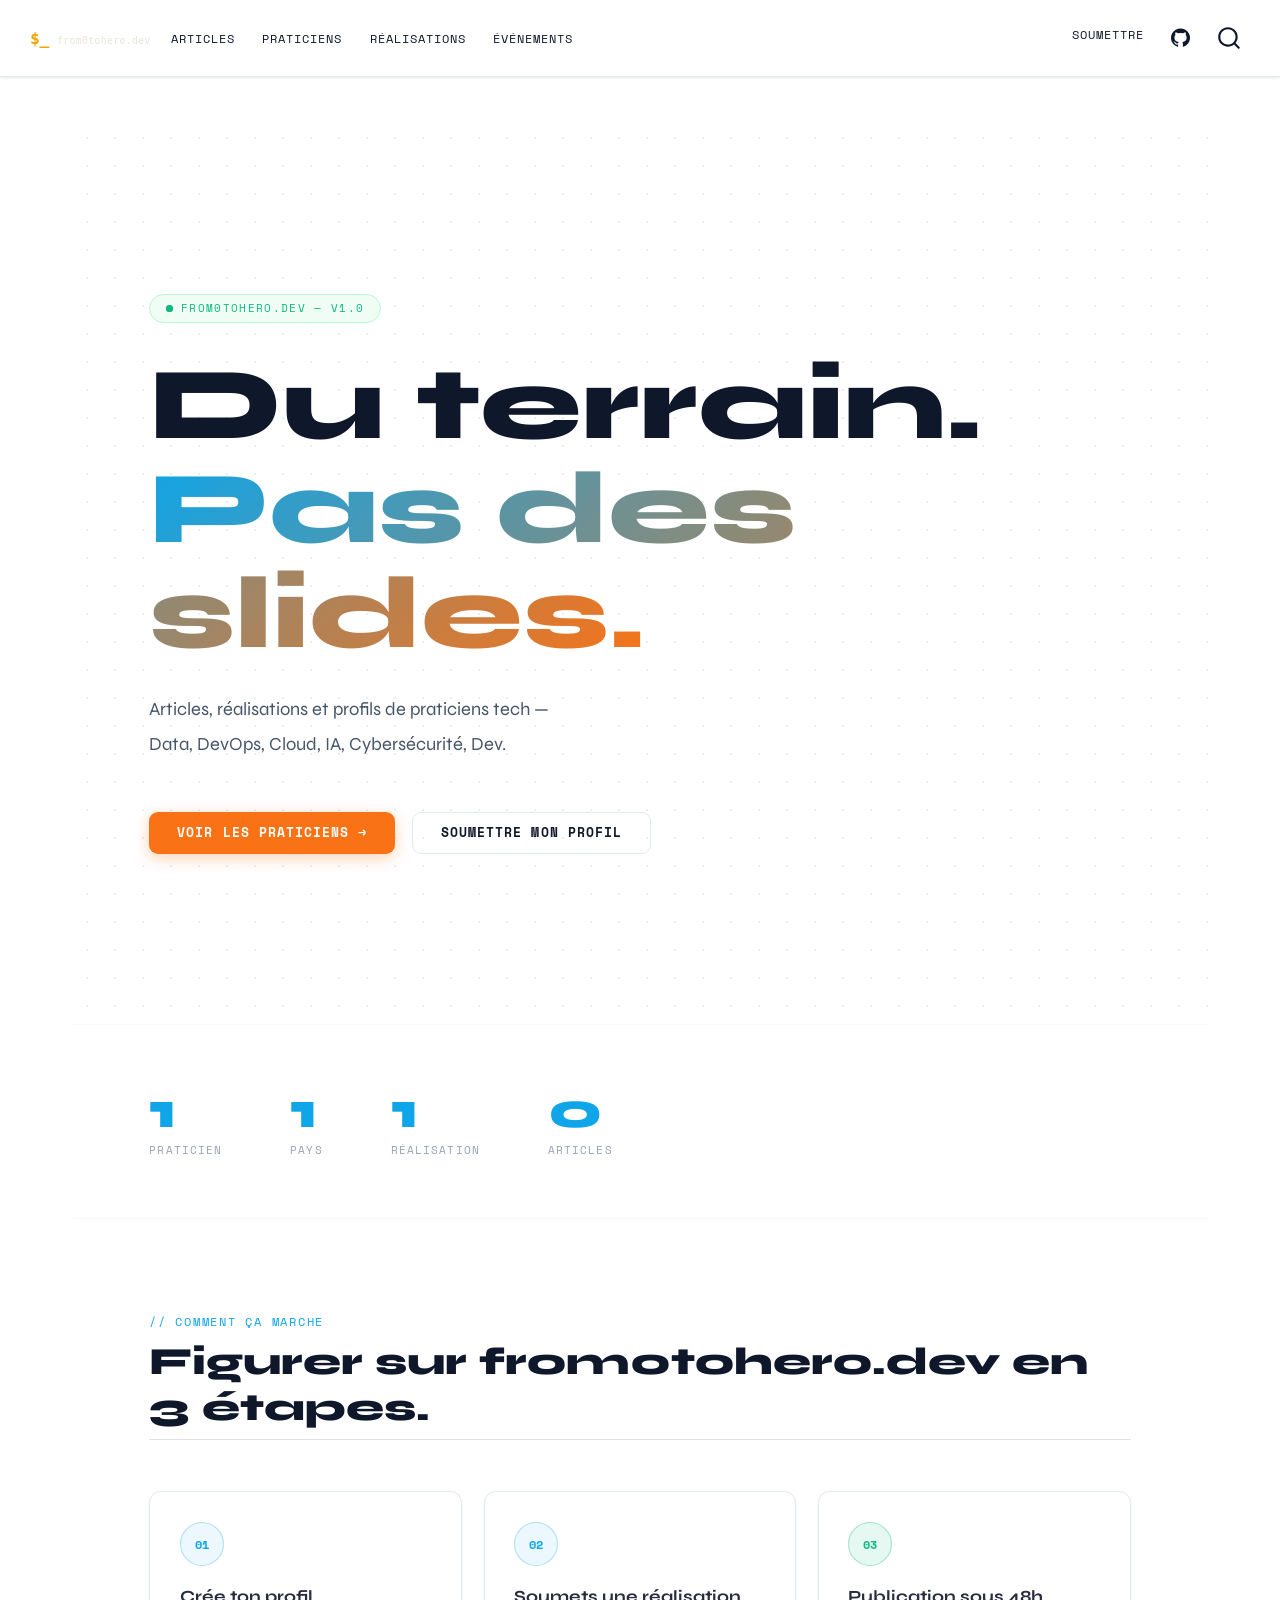
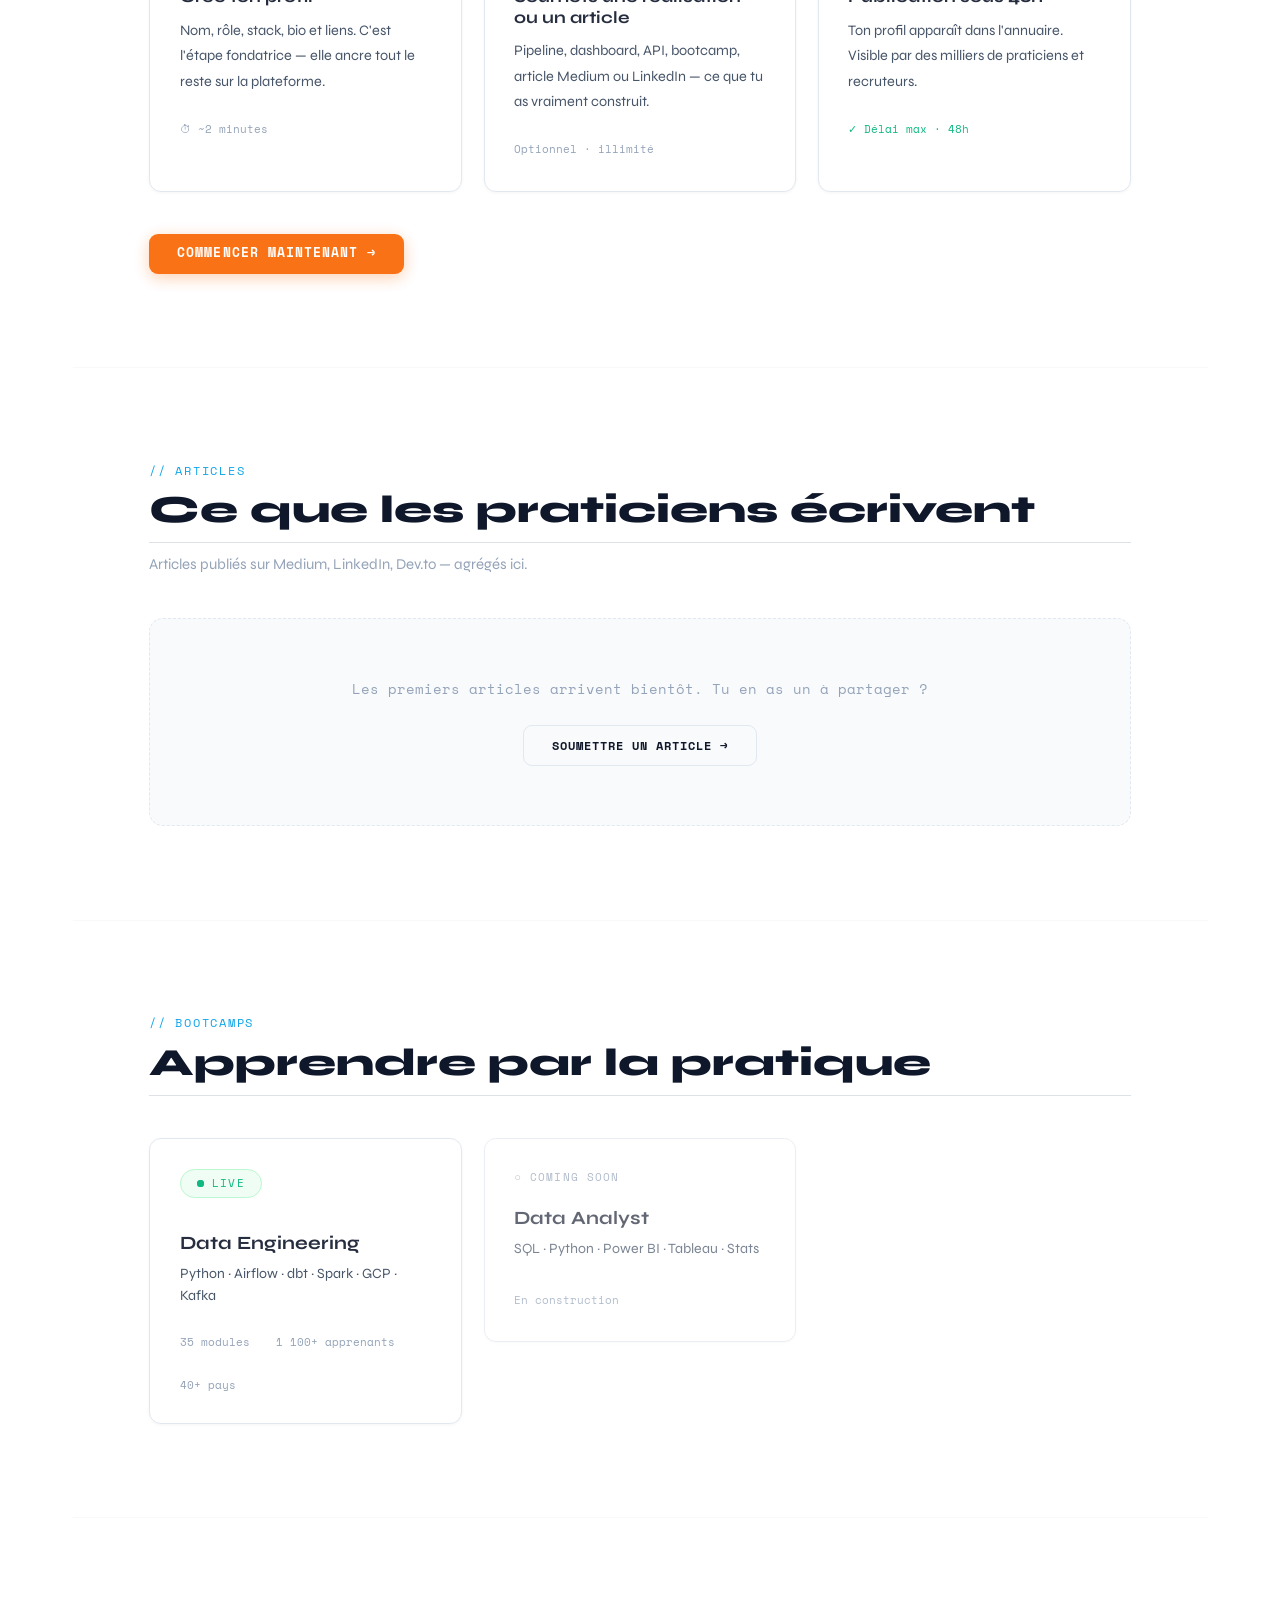
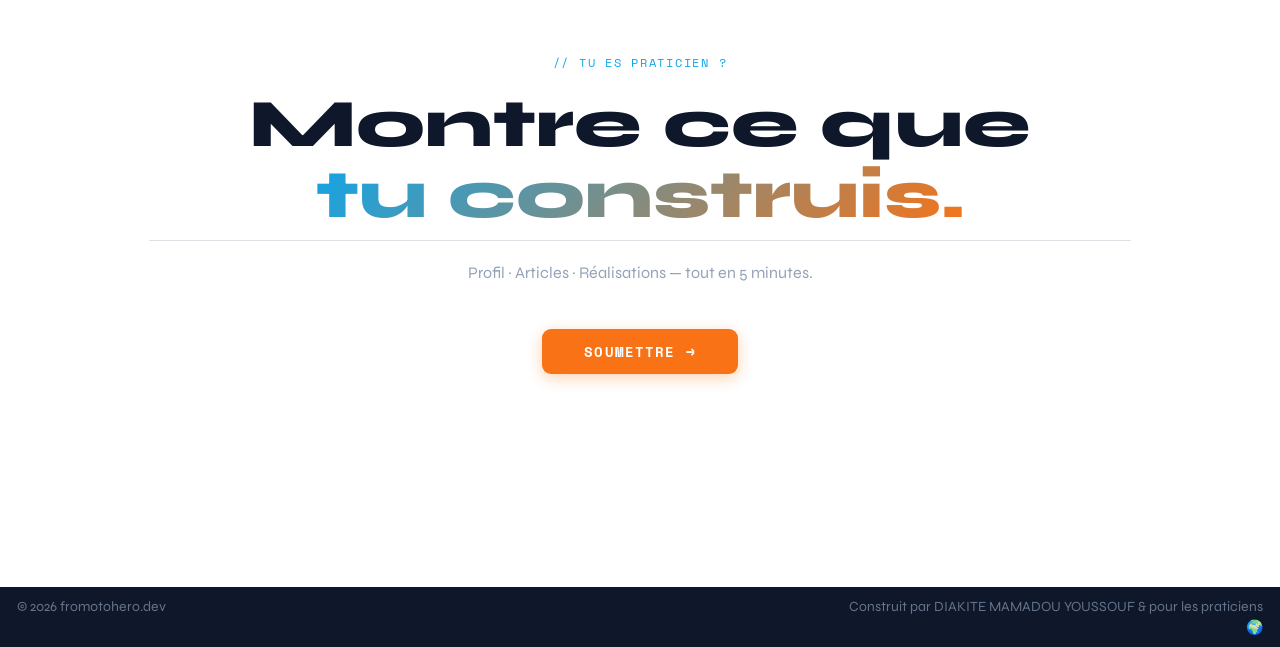
==== commit f583c26c: "Refonte UI/UX premium — design system complet, thème clair sky blue + orange - Design system central" ====
--- a/docs/index.html
+++ b/docs/index.html
@@ -38,14 +38,10 @@
 <script src="site_libs/quarto-html/popper.min.js"></script>
 <script src="site_libs/quarto-html/tippy.umd.min.js"></script>
 <link href="site_libs/quarto-html/tippy.css" rel="stylesheet">
-<link href="site_libs/quarto-html/quarto-syntax-highlighting-7ed6fbf5960054c7217a592cfdda8c31.css" rel="stylesheet" class="quarto-color-scheme" id="quarto-text-highlighting-styles">
-<link href="site_libs/quarto-html/quarto-syntax-highlighting-dark-7ed6fbf5960054c7217a592cfdda8c31.css" rel="stylesheet" class="quarto-color-scheme quarto-color-alternate" id="quarto-text-highlighting-styles">
-<link href="site_libs/quarto-html/quarto-syntax-highlighting-7ed6fbf5960054c7217a592cfdda8c31.css" rel="stylesheet" class="quarto-color-scheme-extra" id="quarto-text-highlighting-styles">
+<link href="site_libs/quarto-html/quarto-syntax-highlighting-6455e7f669de2dd1a1df5401145d73d4.css" rel="stylesheet" id="quarto-text-highlighting-styles">
 <script src="site_libs/bootstrap/bootstrap.min.js"></script>
 <link href="site_libs/bootstrap/bootstrap-icons.css" rel="stylesheet">
-<link href="site_libs/bootstrap/bootstrap-cda454664b8444bc34ca7feaf1b6d121.min.css" rel="stylesheet" append-hash="true" class="quarto-color-scheme" id="quarto-bootstrap" data-mode="light">
-<link href="site_libs/bootstrap/bootstrap-dark-542e0521164b4760879b59214ffd40c8.min.css" rel="stylesheet" append-hash="true" class="quarto-color-scheme quarto-color-alternate" id="quarto-bootstrap" data-mode="light">
-<link href="site_libs/bootstrap/bootstrap-cda454664b8444bc34ca7feaf1b6d121.min.css" rel="stylesheet" append-hash="true" class="quarto-color-scheme-extra" id="quarto-bootstrap" data-mode="light">
+<link href="site_libs/bootstrap/bootstrap-3ebfdd283416a7efcc58c794f869134e.min.css" rel="stylesheet" append-hash="true" id="quarto-bootstrap" data-mode="light">
 <script id="quarto-search-options" type="application/json">{
   "location": "navbar",
   "copy-button": false,
@@ -91,167 +87,7 @@
 <meta name="twitter:image-width" content="1200">
 </head>
 
-<body class="nav-fixed quarto-dark"><script id="quarto-html-before-body" type="application/javascript">
-    const toggleBodyColorMode = (bsSheetEl) => {
-      const mode = bsSheetEl.getAttribute("data-mode");
-      const bodyEl = window.document.querySelector("body");
-      if (mode === "dark") {
-        bodyEl.classList.add("quarto-dark");
-        bodyEl.classList.remove("quarto-light");
-      } else {
-        bodyEl.classList.add("quarto-light");
-        bodyEl.classList.remove("quarto-dark");
-      }
-    }
-    const toggleBodyColorPrimary = () => {
-      const bsSheetEl = window.document.querySelector("link#quarto-bootstrap:not([rel=disabled-stylesheet])");
-      if (bsSheetEl) {
-        toggleBodyColorMode(bsSheetEl);
-      }
-    }
-    const setColorSchemeToggle = (alternate) => {
-      const toggles = window.document.querySelectorAll('.quarto-color-scheme-toggle');
-      for (let i=0; i < toggles.length; i++) {
-        const toggle = toggles[i];
-        if (toggle) {
-          if (alternate) {
-            toggle.classList.add("alternate");
-          } else {
-            toggle.classList.remove("alternate");
-          }
-        }
-      }
-    };
-    const toggleColorMode = (alternate) => {
-      // Switch the stylesheets
-      const primaryStylesheets = window.document.querySelectorAll('link.quarto-color-scheme:not(.quarto-color-alternate)');
-      const alternateStylesheets = window.document.querySelectorAll('link.quarto-color-scheme.quarto-color-alternate');
-      manageTransitions('#quarto-margin-sidebar .nav-link', false);
-      if (alternate) {
-        // note: dark is layered on light, we don't disable primary!
-        enableStylesheet(alternateStylesheets);
-        for (const sheetNode of alternateStylesheets) {
-          if (sheetNode.id === "quarto-bootstrap") {
-            toggleBodyColorMode(sheetNode);
-          }
-        }
-      } else {
-        disableStylesheet(alternateStylesheets);
-        enableStylesheet(primaryStylesheets)
-        toggleBodyColorPrimary();
-      }
-      manageTransitions('#quarto-margin-sidebar .nav-link', true);
-      // Switch the toggles
-      setColorSchemeToggle(alternate)
-      // Hack to workaround the fact that safari doesn't
-      // properly recolor the scrollbar when toggling (#1455)
-      if (navigator.userAgent.indexOf('Safari') > 0 && navigator.userAgent.indexOf('Chrome') == -1) {
-        manageTransitions("body", false);
-        window.scrollTo(0, 1);
-        setTimeout(() => {
-          window.scrollTo(0, 0);
-          manageTransitions("body", true);
-        }, 40);
-      }
-    }
-    const disableStylesheet = (stylesheets) => {
-      for (let i=0; i < stylesheets.length; i++) {
-        const stylesheet = stylesheets[i];
-        stylesheet.rel = 'disabled-stylesheet';
-      }
-    }
-    const enableStylesheet = (stylesheets) => {
-      for (let i=0; i < stylesheets.length; i++) {
-        const stylesheet = stylesheets[i];
-        if(stylesheet.rel !== 'stylesheet') { // for Chrome, which will still FOUC without this check
-          stylesheet.rel = 'stylesheet';
-        }
-      }
-    }
-    const manageTransitions = (selector, allowTransitions) => {
-      const els = window.document.querySelectorAll(selector);
-      for (let i=0; i < els.length; i++) {
-        const el = els[i];
-        if (allowTransitions) {
-          el.classList.remove('notransition');
-        } else {
-          el.classList.add('notransition');
-        }
-      }
-    }
-    const isFileUrl = () => {
-      return window.location.protocol === 'file:';
-    }
-    const hasAlternateSentinel = () => {
-      let styleSentinel = getColorSchemeSentinel();
-      if (styleSentinel !== null) {
-        return styleSentinel === "alternate";
-      } else {
-        return false;
-      }
-    }
-    const setStyleSentinel = (alternate) => {
-      const value = alternate ? "alternate" : "default";
-      if (!isFileUrl()) {
-        window.localStorage.setItem("quarto-color-scheme", value);
-      } else {
-        localAlternateSentinel = value;
-      }
-    }
-    const getColorSchemeSentinel = () => {
-      if (!isFileUrl()) {
-        const storageValue = window.localStorage.getItem("quarto-color-scheme");
-        return storageValue != null ? storageValue : localAlternateSentinel;
-      } else {
-        return localAlternateSentinel;
-      }
-    }
-    const toggleGiscusIfUsed = (isAlternate, darkModeDefault) => {
-      const baseTheme = document.querySelector('#giscus-base-theme')?.value ?? 'light';
-      const alternateTheme = document.querySelector('#giscus-alt-theme')?.value ?? 'dark';
-      let newTheme = '';
-      if(authorPrefersDark) {
-        newTheme = isAlternate ? baseTheme : alternateTheme;
-      } else {
-        newTheme = isAlternate ? alternateTheme : baseTheme;
-      }
-      const changeGiscusTheme = () => {
-        // From: https://github.com/giscus/giscus/issues/336
-        const sendMessage = (message) => {
-          const iframe = document.querySelector('iframe.giscus-frame');
-          if (!iframe) return;
-          iframe.contentWindow.postMessage({ giscus: message }, 'https://giscus.app');
-        }
-        sendMessage({
-          setConfig: {
-            theme: newTheme
-          }
-        });
-      }
-      const isGiscussLoaded = window.document.querySelector('iframe.giscus-frame') !== null;
-      if (isGiscussLoaded) {
-        changeGiscusTheme();
-      }
-    };
-    const authorPrefersDark = true;
-    const darkModeDefault = authorPrefersDark;
-    let localAlternateSentinel = darkModeDefault ? 'alternate' : 'default';
-    // Dark / light mode switch
-    window.quartoToggleColorScheme = () => {
-      // Read the current dark / light value
-      let toAlternate = !hasAlternateSentinel();
-      toggleColorMode(toAlternate);
-      setStyleSentinel(toAlternate);
-      toggleGiscusIfUsed(toAlternate, darkModeDefault);
-      window.dispatchEvent(new Event('resize'));
-    };
-    // Switch to dark mode if need be
-    if (hasAlternateSentinel()) {
-      toggleColorMode(true);
-    } else {
-      toggleColorMode(false);
-    }
-  </script>
+<body class="nav-fixed quarto-light">
 
 <div id="quarto-search-results"></div>
   <header id="quarto-header" class="headroom fixed-top">
@@ -299,7 +135,6 @@
 </ul>
           </div> <!-- /navcollapse -->
             <div class="quarto-navbar-tools">
-  <a href="" class="quarto-color-scheme-toggle quarto-navigation-tool  px-1" onclick="window.quartoToggleColorScheme(); return false;" title="Basculer le mode sombre"><i class="bi"></i></a>
 </div>
       </div> <!-- /container-fluid -->
     </nav>
@@ -315,98 +150,115 @@
 
 
 
-
 <link href="https://fonts.googleapis.com/css2?family=Syne:wght@400;700;800&amp;family=Space+Mono:wght@400;700&amp;display=swap" rel="stylesheet">
 
 <!-- ── HERO ── -->
-<section style="min-height:100vh; display:flex; flex-direction:column; justify-content:center; padding: 0 6vw; max-width:1200px; margin:0 auto;">
-
-  <p style="font-family:'Space Mono',monospace; font-size:0.72rem; letter-spacing:0.18em; color:#0ea5e9; text-transform:uppercase; margin-bottom:1.5rem;">
-    <span style="color:#00e676;">●</span> &nbsp;from0tohero.dev — v1.0
-  </p>
-
-  <h1 style="font-family:'Syne',sans-serif; font-size:clamp(2.8rem,7vw,6rem); font-weight:800; line-height:1.05; color:#0f172a; margin:0 0 1.5rem 0;">
+<section class="hero-dot-bg" style="min-height:100vh;display:flex;flex-direction:column;justify-content:center;padding:0 6vw;max-width:1200px;margin:0 auto;">
+
+  <div style="margin-bottom:1.75rem;">
+    <span class="badge-live"><span class="dot"></span>from0tohero.dev — v1.0</span>
+  </div>
+
+  <h1 style="font-family:'Syne',sans-serif;font-size:clamp(3rem,8vw,6.5rem);font-weight:800;line-height:1.02;color:#0f172a;margin:0 0 1.5rem 0;">
     Du terrain.<br>
-    <span style="color:#0ea5e9;">Pas des slides.</span>
+    <span class="text-gradient">Pas des slides.</span>
   </h1>
 
-  <p style="font-size:1.05rem; color:#475569; max-width:500px; line-height:1.8; margin-bottom:2.5rem;">
-    Articles, réalisations et profils de praticiens tech —
+  <p style="font-size:1.08rem;color:#475569;max-width:480px;line-height:1.9;margin-bottom:3rem;">
+    Articles, réalisations et profils de praticiens tech —<br>
     Data, DevOps, Cloud, IA, Cybersécurité, Dev.
   </p>
 
-  <div style="display:flex; gap:1rem; flex-wrap:wrap; margin-bottom:5rem;">
-    <a href="praticiens/index.html" style="background:#f97316; color:#fff; font-family:'Space Mono',monospace;
-              font-size:0.78rem; font-weight:700; letter-spacing:0.08em;
-              text-transform:uppercase; padding:0.75rem 1.6rem;
-              border-radius:2px; text-decoration:none;">
-      Voir les praticiens
-    </a>
-    <a href="soumettre/index.html" style="background:transparent; color:#0f172a; font-family:'Space Mono',monospace;
-              font-size:0.78rem; letter-spacing:0.08em; text-transform:uppercase;
-              padding:0.75rem 1.6rem; border-radius:2px;
-              border:1px solid #bae6fd; text-decoration:none;">
-      Soumettre mon profil
-    </a>
+  <div style="display:flex;gap:1rem;flex-wrap:wrap;">
+    <a href="praticiens/index.html" class="btn-f btn-f-primary">Voir les praticiens →</a>
+    <a href="soumettre/index.html" class="btn-f btn-f-secondary">Soumettre mon profil</a>
   </div>
 
 </section>
 
+<hr class="f-hr">
+
 <!-- ── STATS ── -->
-<section style="padding:3rem 6vw; border-top:1px solid #bae6fd; max-width:1200px; margin:0 auto;">
-  <div style="display:flex; flex-wrap:wrap; gap:2rem;">
-    <div>
-      <p style="font-family:'Syne',sans-serif; font-size:2rem; font-weight:800; color:#0ea5e9; margin:0;">1</p>
-      <p style="font-family:'Space Mono',monospace; font-size:0.68rem; letter-spacing:0.1em; color:#94a3b8; text-transform:uppercase; margin:0.2rem 0 0 0;">Praticien</p>
-    </div>
-    <div>
-      <p style="font-family:'Syne',sans-serif; font-size:2rem; font-weight:800; color:#0ea5e9; margin:0;">1</p>
-      <p style="font-family:'Space Mono',monospace; font-size:0.68rem; letter-spacing:0.1em; color:#94a3b8; text-transform:uppercase; margin:0.2rem 0 0 0;">Pays</p>
-    </div>
-    <div>
-      <p style="font-family:'Syne',sans-serif; font-size:2rem; font-weight:800; color:#0ea5e9; margin:0;">1</p>
-      <p style="font-family:'Space Mono',monospace; font-size:0.68rem; letter-spacing:0.1em; color:#94a3b8; text-transform:uppercase; margin:0.2rem 0 0 0;">Réalisation</p>
-    </div>
-    <div>
-      <p style="font-family:'Syne',sans-serif; font-size:2rem; font-weight:800; color:#0ea5e9; margin:0;">0</p>
-      <p style="font-family:'Space Mono',monospace; font-size:0.68rem; letter-spacing:0.1em; color:#94a3b8; text-transform:uppercase; margin:0.2rem 0 0 0;">Articles</p>
-    </div>
+<section style="padding:3.5rem 6vw;max-width:1200px;margin:0 auto;">
+  <div style="display:flex;flex-wrap:wrap;gap:4rem;">
+    <div><p class="stat-num">1</p><p class="stat-label">Praticien</p></div>
+    <div><p class="stat-num">1</p><p class="stat-label">Pays</p></div>
+    <div><p class="stat-num">1</p><p class="stat-label">Réalisation</p></div>
+    <div><p class="stat-num">0</p><p class="stat-label">Articles</p></div>
   </div>
 </section>
 
-<!-- ── SECTION ARTICLES ── -->
-<section style="padding:5rem 6vw; border-top:1px solid #bae6fd; max-width:1200px; margin:0 auto;">
-
-  <div style="margin-bottom:2.5rem;">
-    <p style="font-family:'Space Mono',monospace; font-size:0.7rem; letter-spacing:0.15em; color:#0ea5e9; text-transform:uppercase; margin-bottom:0.5rem;">// articles</p>
-    <h2 style="font-family:'Syne',sans-serif; font-size:clamp(1.6rem,3vw,2.2rem); font-weight:800; color:#0f172a; margin:0 0 0.5rem 0;">Ce que les praticiens écrivent</h2>
-    <p style="color:#94a3b8; font-size:0.9rem; margin:0;">Articles publiés sur Medium, LinkedIn, Dev.to — agrégés ici.</p>
+<hr class="f-hr">
+
+<!-- ── COMMENT ÇA MARCHE ── -->
+<section style="padding:5.5rem 6vw;max-width:1200px;margin:0 auto;">
+
+  <span class="f-label" style="margin-bottom:.5rem;">// comment ça marche</span>
+  <h2 style="font-family:'Syne',sans-serif;font-size:clamp(1.7rem,3vw,2.4rem);font-weight:800;color:#0f172a;margin:.4rem 0 3rem 0;">
+    Figurer sur from0tohero.dev en 3 étapes.
+  </h2>
+
+  <div style="display:grid;grid-template-columns:repeat(auto-fill,minmax(260px,1fr));gap:1.25rem;margin-bottom:2.5rem;">
+
+    <div class="f-card" style="cursor:default;">
+      <div class="step-num">01</div>
+      <h3 style="font-family:'Syne',sans-serif;font-size:1rem;font-weight:700;color:#0f172a;margin:0 0 .6rem 0;">Crée ton profil</h3>
+      <p style="font-size:.85rem;color:#475569;line-height:1.75;margin:0 0 1.25rem 0;">Nom, rôle, stack, bio et liens. C'est l'étape fondatrice — elle ancre tout le reste sur la plateforme.</p>
+      <span style="font-family:'Space Mono',monospace;font-size:.65rem;color:#94a3b8;">⏱ ~2 minutes</span>
+    </div>
+
+    <div class="f-card" style="cursor:default;">
+      <div class="step-num">02</div>
+      <h3 style="font-family:'Syne',sans-serif;font-size:1rem;font-weight:700;color:#0f172a;margin:0 0 .6rem 0;">Soumets une réalisation ou un article</h3>
+      <p style="font-size:.85rem;color:#475569;line-height:1.75;margin:0 0 1.25rem 0;">Pipeline, dashboard, API, bootcamp, article Medium ou LinkedIn — ce que tu as vraiment construit.</p>
+      <span style="font-family:'Space Mono',monospace;font-size:.65rem;color:#94a3b8;">Optionnel · illimité</span>
+    </div>
+
+    <div class="f-card" style="cursor:default;">
+      <div class="step-num done">03</div>
+      <h3 style="font-family:'Syne',sans-serif;font-size:1rem;font-weight:700;color:#0f172a;margin:0 0 .6rem 0;">Publication sous 48h</h3>
+      <p style="font-size:.85rem;color:#475569;line-height:1.75;margin:0 0 1.25rem 0;">Ton profil apparaît dans l'annuaire. Visible par des milliers de praticiens et recruteurs.</p>
+      <span style="font-family:'Space Mono',monospace;font-size:.65rem;color:#10b981;">✓ Délai max · 48h</span>
+    </div>
+
   </div>
 
-  <p style="font-family:'Space Mono',monospace; font-size:0.82rem; color:#94a3b8; margin-bottom:2rem;">
-    Les premiers articles arrivent bientôt. Tu en as un à partager ?
-  </p>
-
-  <a href="soumettre/index.html" style="font-family:'Space Mono',monospace; font-size:0.78rem; color:#0ea5e9; text-decoration:none; letter-spacing:0.08em; text-transform:uppercase;">Soumettre un article →</a>
+  <a href="soumettre/index.html" class="btn-f btn-f-primary">Commencer maintenant →</a>
 
 </section>
 
-<!-- ── SECTION BOOTCAMP ── -->
-<section style="padding:5rem 6vw; border-top:1px solid #bae6fd; max-width:1200px; margin:0 auto;">
-
-  <div style="margin-bottom:2.5rem;">
-    <p style="font-family:'Space Mono',monospace; font-size:0.7rem; letter-spacing:0.15em; color:#0ea5e9; text-transform:uppercase; margin-bottom:0.5rem;">// bootcamps</p>
-    <h2 style="font-family:'Syne',sans-serif; font-size:clamp(1.6rem,3vw,2.2rem); font-weight:800; color:#0f172a; margin:0 0 0.5rem 0;">Apprendre par la pratique</h2>
+<hr class="f-hr">
+
+<!-- ── ARTICLES ── -->
+<section style="padding:5.5rem 6vw;max-width:1200px;margin:0 auto;">
+
+  <span class="f-label" style="margin-bottom:.5rem;">// articles</span>
+  <h2 style="font-family:'Syne',sans-serif;font-size:clamp(1.7rem,3vw,2.4rem);font-weight:800;color:#0f172a;margin:.4rem 0 .6rem 0;">Ce que les praticiens écrivent</h2>
+  <p style="color:#94a3b8;font-size:.88rem;margin:0 0 2.5rem 0;">Articles publiés sur Medium, LinkedIn, Dev.to — agrégés ici.</p>
+
+  <div class="empty-state">
+    <p style="font-family:'Space Mono',monospace;font-size:.82rem;color:#94a3b8;margin:0 0 1.5rem 0;">Les premiers articles arrivent bientôt. Tu en as un à partager ?</p>
+    <a href="soumettre/index.html" class="btn-f btn-f-secondary" style="font-size:.72rem;">Soumettre un article →</a>
   </div>
 
-  <div style="display:grid; grid-template-columns:repeat(auto-fill,minmax(300px,1fr)); gap:1.25rem;">
-
-    <a href="https://diakite-data.github.io/data-engineering-bootcamp/" style="text-decoration:none;" target="_blank">
-      <div style="background:#f0f9ff; border:1px solid #bae6fd; border-radius:6px; padding:2rem; transition:border-color 0.2s;">
-        <p style="font-family:'Space Mono',monospace; font-size:0.65rem; letter-spacing:0.12em; text-transform:uppercase; color:#00e676; margin-bottom:1rem;">● live</p>
-        <h3 style="font-family:'Syne',sans-serif; font-size:1.1rem; font-weight:700; color:#0f172a; margin:0 0 0.5rem 0;">Data Engineering</h3>
-        <p style="font-size:0.85rem; color:#475569; margin-bottom:1.5rem;">Python · Airflow · dbt · Spark · GCP · Kafka</p>
-        <div style="display:flex; gap:2rem; font-family:'Space Mono',monospace; font-size:0.72rem; color:#94a3b8;">
+</section>
+
+<hr class="f-hr">
+
+<!-- ── BOOTCAMPS ── -->
+<section style="padding:5.5rem 6vw;max-width:1200px;margin:0 auto;">
+
+  <span class="f-label" style="margin-bottom:.5rem;">// bootcamps</span>
+  <h2 style="font-family:'Syne',sans-serif;font-size:clamp(1.7rem,3vw,2.4rem);font-weight:800;color:#0f172a;margin:.4rem 0 2.5rem 0;">Apprendre par la pratique</h2>
+
+  <div style="display:grid;grid-template-columns:repeat(auto-fill,minmax(300px,1fr));gap:1.25rem;">
+
+    <a href="https://diakite-data.github.io/data-engineering-bootcamp/" class="f-card-link" target="_blank">
+      <div class="f-card f-card-hover">
+        <span class="badge-live" style="margin-bottom:1.25rem;"><span class="dot"></span>live</span>
+        <h3 style="font-family:'Syne',sans-serif;font-size:1.1rem;font-weight:700;color:#0f172a;margin:.75rem 0 .5rem 0;">Data Engineering</h3>
+        <p style="font-size:.83rem;color:#475569;margin:0 0 1.5rem 0;line-height:1.6;">Python · Airflow · dbt · Spark · GCP · Kafka</p>
+        <div style="display:flex;gap:1.5rem;font-family:'Space Mono',monospace;font-size:.67rem;color:#94a3b8;flex-wrap:wrap;">
           <span>35 modules</span>
           <span>1 100+ apprenants</span>
           <span>40+ pays</span>
@@ -414,14 +266,12 @@
       </div>
     </a>
 
-    <a href="https://da.from0tohero.dev" style="text-decoration:none;" target="_blank">
-      <div style="background:#f0f9ff; border:1px solid #bae6fd; border-radius:6px; padding:2rem;">
-        <p style="font-family:'Space Mono',monospace; font-size:0.65rem; letter-spacing:0.12em; text-transform:uppercase; color:#94a3b8; margin-bottom:1rem;">○ coming soon</p>
-        <h3 style="font-family:'Syne',sans-serif; font-size:1.1rem; font-weight:700; color:#0f172a; margin:0 0 0.5rem 0;">Data Analyst</h3>
-        <p style="font-size:0.85rem; color:#475569; margin-bottom:1.5rem;">SQL · Python · Power BI · Tableau · Stats</p>
-        <div style="display:flex; gap:2rem; font-family:'Space Mono',monospace; font-size:0.72rem; color:#94a3b8;">
-          <span>En construction</span>
-        </div>
+    <a href="https://da.from0tohero.dev" class="f-card-link" target="_blank">
+      <div class="f-card" style="opacity:.72;">
+        <span style="font-family:'Space Mono',monospace;font-size:.65rem;letter-spacing:.1em;text-transform:uppercase;color:#94a3b8;display:block;margin-bottom:1.25rem;">○ coming soon</span>
+        <h3 style="font-family:'Syne',sans-serif;font-size:1.1rem;font-weight:700;color:#0f172a;margin:0 0 .5rem 0;">Data Analyst</h3>
+        <p style="font-size:.83rem;color:#475569;margin:0 0 1.5rem 0;line-height:1.6;">SQL · Python · Power BI · Tableau · Stats</p>
+        <span style="font-family:'Space Mono',monospace;font-size:.67rem;color:#94a3b8;">En construction</span>
       </div>
     </a>
 
@@ -429,62 +279,16 @@
 
 </section>
 
-<!-- ── COMMENT ÇA MARCHE ── -->
-<section style="padding:5rem 6vw; border-top:1px solid #bae6fd; max-width:1200px; margin:0 auto;">
-
-  <div style="margin-bottom:2.5rem;">
-    <p style="font-family:'Space Mono',monospace; font-size:0.7rem; letter-spacing:0.15em; color:#0ea5e9; text-transform:uppercase; margin-bottom:0.5rem;">// comment ça marche</p>
-    <h2 style="font-family:'Syne',sans-serif; font-size:clamp(1.6rem,3vw,2.2rem); font-weight:800; color:#0f172a; margin:0;">Figurer sur from0tohero.dev en 3 étapes.</h2>
-  </div>
-
-  <div style="display:grid; grid-template-columns:repeat(auto-fill,minmax(260px,1fr)); gap:1.25rem;">
-
-    <!-- Étape 1 -->
-    <div style="background:#f0f9ff; border:1px solid #bae6fd; border-radius:6px; padding:1.75rem; position:relative;">
-      <p style="font-family:'Space Mono',monospace; font-size:0.68rem; letter-spacing:0.12em; text-transform:uppercase; color:#0ea5e9; margin-bottom:1rem;">01</p>
-      <h3 style="font-family:'Syne',sans-serif; font-size:1rem; font-weight:700; color:#0f172a; margin:0 0 0.5rem 0;">Crée ton profil</h3>
-      <p style="font-size:0.83rem; color:#475569; line-height:1.6; margin:0 0 1rem 0;">Nom, rôle, stack, bio et liens. C'est l'étape obligatoire — elle ancre tout le reste.</p>
-      <p style="font-family:'Space Mono',monospace; font-size:0.68rem; color:#94a3b8;">~2 minutes</p>
-    </div>
-
-    <!-- Étape 2 -->
-    <div style="background:#f0f9ff; border:1px solid #bae6fd; border-radius:6px; padding:1.75rem;">
-      <p style="font-family:'Space Mono',monospace; font-size:0.68rem; letter-spacing:0.12em; text-transform:uppercase; color:#0ea5e9; margin-bottom:1rem;">02</p>
-      <h3 style="font-family:'Syne',sans-serif; font-size:1rem; font-weight:700; color:#0f172a; margin:0 0 0.5rem 0;">Soumets une réalisation ou un article</h3>
-      <p style="font-size:0.83rem; color:#475569; line-height:1.6; margin:0 0 1rem 0;">Pipeline, dashboard, API, bootcamp, article Medium ou LinkedIn — ce que tu as vraiment construit.</p>
-      <p style="font-family:'Space Mono',monospace; font-size:0.68rem; color:#94a3b8;">Optionnel · illimité</p>
-    </div>
-
-    <!-- Étape 3 -->
-    <div style="background:#f0f9ff; border:1px solid #bae6fd; border-radius:6px; padding:1.75rem;">
-      <p style="font-family:'Space Mono',monospace; font-size:0.68rem; letter-spacing:0.12em; text-transform:uppercase; color:#00e676; margin-bottom:1rem;">03</p>
-      <h3 style="font-family:'Syne',sans-serif; font-size:1rem; font-weight:700; color:#0f172a; margin:0 0 0.5rem 0;">Validation &amp; publication</h3>
-      <p style="font-size:0.83rem; color:#475569; line-height:1.6; margin:0 0 1rem 0;">Ton profil apparaît sur le site sous 48h.</p>
-      <p style="font-family:'Space Mono',monospace; font-size:0.68rem; color:#94a3b8;">Délai max · 48h</p>
-    </div>
-
-  </div>
-
-  <div style="margin-top:2rem;">
-    <a href="soumettre/index.html" style="font-family:'Space Mono',monospace; font-size:0.78rem; font-weight:700; letter-spacing:0.08em;
-              text-transform:uppercase; color:#0ea5e9; text-decoration:none;">
-      Commencer →
-    </a>
-  </div>
-
-</section>
+<hr class="f-hr">
 
 <!-- ── CTA FINAL ── -->
-<section style="padding:6rem 6vw; border-top:1px solid #bae6fd; text-align:center; max-width:1200px; margin:0 auto;">
-  <p style="font-family:'Space Mono',monospace; font-size:0.7rem; letter-spacing:0.15em; color:#0ea5e9; text-transform:uppercase; margin-bottom:1rem;">// tu es praticien ?</p>
-  <h2 style="font-family:'Syne',sans-serif; font-size:clamp(1.8rem,4vw,3rem); font-weight:800; color:#0f172a; margin:0 0 1rem 0;">Montre ce que tu construis.</h2>
-  <p style="color:#94a3b8; font-size:0.95rem; margin-bottom:2rem;">Profil · Articles · Réalisations — tout en 5 minutes.</p>
-  <a href="soumettre/index.html" style="background:#f97316; color:#fff; font-family:'Space Mono',monospace;
-            font-size:0.8rem; font-weight:700; letter-spacing:0.08em;
-            text-transform:uppercase; padding:0.85rem 2rem;
-            border-radius:2px; text-decoration:none;">
-    Soumettre →
-  </a>
+<section style="padding:8rem 6vw;max-width:1200px;margin:0 auto;text-align:center;">
+  <span class="f-label" style="margin-bottom:1rem;">// tu es praticien ?</span>
+  <h2 style="font-family:'Syne',sans-serif;font-size:clamp(2.2rem,5.5vw,4rem);font-weight:800;color:#0f172a;margin:1rem 0 1rem 0;line-height:1.05;">
+    Montre ce que<br><span class="text-gradient">tu construis.</span>
+  </h2>
+  <p style="color:#94a3b8;font-size:.95rem;margin:0 0 2.5rem 0;line-height:1.8;">Profil · Articles · Réalisations — tout en 5 minutes.</p>
+  <a href="soumettre/index.html" class="btn-f btn-f-primary" style="font-size:.82rem;padding:.9rem 2.5rem;">Soumettre →</a>
 </section>
 
 
@@ -493,19 +297,6 @@
 
 <script id="quarto-html-after-body" type="application/javascript">
   window.document.addEventListener("DOMContentLoaded", function (event) {
-    // Ensure there is a toggle, if there isn't float one in the top right
-    if (window.document.querySelector('.quarto-color-scheme-toggle') === null) {
-      const a = window.document.createElement('a');
-      a.classList.add('top-right');
-      a.classList.add('quarto-color-scheme-toggle');
-      a.href = "";
-      a.onclick = function() { try { window.quartoToggleColorScheme(); } catch {} return false; };
-      const i = window.document.createElement("i");
-      i.classList.add('bi');
-      a.appendChild(i);
-      window.document.body.appendChild(a);
-    }
-    setColorSchemeToggle(hasAlternateSentinel())
     const isCodeAnnotation = (el) => {
       for (const clz of el.classList) {
         if (clz.startsWith('code-annotation-')) {                     
--- a/docs/site_libs/quarto-html/quarto-syntax-highlighting-6455e7f669de2dd1a1df5401145d73d4.css
+++ b/docs/site_libs/quarto-html/quarto-syntax-highlighting-6455e7f669de2dd1a1df5401145d73d4.css
@@ -0,0 +1,210 @@
+/* quarto syntax highlight colors */
+:root {
+  --quarto-hl-al-color: #ff5555;
+  --quarto-hl-an-color: #6a737d;
+  --quarto-hl-at-color: #d73a49;
+  --quarto-hl-bn-color: #005cc5;
+  --quarto-hl-bu-color: #d73a49;
+  --quarto-hl-ch-color: #032f62;
+  --quarto-hl-co-color: #6a737d;
+  --quarto-hl-cv-color: #6a737d;
+  --quarto-hl-cn-color: #005cc5;
+  --quarto-hl-cf-color: #d73a49;
+  --quarto-hl-dt-color: #d73a49;
+  --quarto-hl-dv-color: #005cc5;
+  --quarto-hl-do-color: #6a737d;
+  --quarto-hl-er-color: #ff5555;
+  --quarto-hl-ex-color: #d73a49;
+  --quarto-hl-fl-color: #005cc5;
+  --quarto-hl-fu-color: #6f42c1;
+  --quarto-hl-im-color: #032f62;
+  --quarto-hl-in-color: #6a737d;
+  --quarto-hl-kw-color: #d73a49;
+  --quarto-hl-op-color: #24292e;
+  --quarto-hl-pp-color: #d73a49;
+  --quarto-hl-re-color: #6a737d;
+  --quarto-hl-sc-color: #005cc5;
+  --quarto-hl-ss-color: #032f62;
+  --quarto-hl-st-color: #032f62;
+  --quarto-hl-va-color: #e36209;
+  --quarto-hl-vs-color: #032f62;
+  --quarto-hl-wa-color: #ff5555;
+}
+
+/* other quarto variables */
+:root {
+  --quarto-font-monospace: "Space Mono", monospace;
+}
+
+/* syntax highlight based on Pandoc's rules */
+pre > code.sourceCode > span {
+  color: #24292e;
+}
+
+code.sourceCode > span {
+  color: #24292e;
+}
+
+div.sourceCode,
+div.sourceCode pre.sourceCode {
+  color: #24292e;
+}
+
+/* Normal */
+code span {
+  color: #24292e;
+}
+
+/* Alert */
+code span.al {
+  font-weight: bold;
+  color: #ff5555;
+}
+
+/* Annotation */
+code span.an {
+  color: #6a737d;
+}
+
+/* Attribute */
+code span.at {
+  color: #d73a49;
+}
+
+/* BaseN */
+code span.bn {
+  color: #005cc5;
+}
+
+/* BuiltIn */
+code span.bu {
+  color: #d73a49;
+}
+
+/* ControlFlow */
+code span.cf {
+  color: #d73a49;
+}
+
+/* Char */
+code span.ch {
+  color: #032f62;
+}
+
+/* Constant */
+code span.cn {
+  color: #005cc5;
+}
+
+/* Comment */
+code span.co {
+  color: #6a737d;
+}
+
+/* CommentVar */
+code span.cv {
+  color: #6a737d;
+}
+
+/* Documentation */
+code span.do {
+  color: #6a737d;
+}
+
+/* DataType */
+code span.dt {
+  color: #d73a49;
+}
+
+/* DecVal */
+code span.dv {
+  color: #005cc5;
+}
+
+/* Error */
+code span.er {
+  color: #ff5555;
+  text-decoration: underline;
+}
+
+/* Extension */
+code span.ex {
+  font-weight: bold;
+  color: #d73a49;
+}
+
+/* Float */
+code span.fl {
+  color: #005cc5;
+}
+
+/* Function */
+code span.fu {
+  color: #6f42c1;
+}
+
+/* Import */
+code span.im {
+  color: #032f62;
+}
+
+/* Information */
+code span.in {
+  color: #6a737d;
+}
+
+/* Keyword */
+code span.kw {
+  color: #d73a49;
+}
+
+/* Operator */
+code span.op {
+  color: #24292e;
+}
+
+/* Preprocessor */
+code span.pp {
+  color: #d73a49;
+}
+
+/* RegionMarker */
+code span.re {
+  color: #6a737d;
+}
+
+/* SpecialChar */
+code span.sc {
+  color: #005cc5;
+}
+
+/* SpecialString */
+code span.ss {
+  color: #032f62;
+}
+
+/* String */
+code span.st {
+  color: #032f62;
+}
+
+/* Variable */
+code span.va {
+  color: #e36209;
+}
+
+/* VerbatimString */
+code span.vs {
+  color: #032f62;
+}
+
+/* Warning */
+code span.wa {
+  color: #ff5555;
+}
+
+.prevent-inlining {
+  content: "</";
+}
+
+/*# sourceMappingURL=c66985cfa958b65bffaedd89a6549f78.css.map */
--- a/docs/assets/css/custom.css
+++ b/docs/assets/css/custom.css
@@ -1,5 +1,390 @@
-/* forcer light mode au chargement */
-body {
-  background-color: #ffffff;
+/* ─────────────────────────────────────────
+   from0tohero.dev — Design System Premium
+   ───────────────────────────────────────── */
+
+*, *::before, *::after { box-sizing: border-box; }
+body { -webkit-font-smoothing: antialiased; background: #ffffff; color: #0f172a; }
+
+/* ── HERO DOT GRID ── */
+.hero-dot-bg { position: relative; }
+.hero-dot-bg::before {
+  content: '';
+  position: absolute;
+  inset: 0;
+  background-image: radial-gradient(circle, #cbd5e1 1px, transparent 1px);
+  background-size: 28px 28px;
+  opacity: .4;
+  pointer-events: none;
+  z-index: 0;
+}
+.hero-dot-bg > * { position: relative; z-index: 1; }
+
+/* ── GRADIENT TEXT ── */
+.text-gradient {
+  background: linear-gradient(135deg, #0ea5e9 0%, #f97316 100%);
+  -webkit-background-clip: text;
+  -webkit-text-fill-color: transparent;
+  background-clip: text;
+}
+
+/* ── LIVE BADGE ── */
+@keyframes pulse-ring {
+  0%   { transform: scale(1); opacity: 1; }
+  100% { transform: scale(2.4); opacity: 0; }
+}
+.badge-live {
+  display: inline-flex;
+  align-items: center;
+  gap: .45rem;
+  background: #f0fdf4;
+  border: 1px solid #bbf7d0;
+  border-radius: 99px;
+  padding: .3rem .95rem;
+  font-family: 'Space Mono', monospace;
+  font-size: .65rem;
+  letter-spacing: .12em;
+  text-transform: uppercase;
+  color: #10b981;
+  text-decoration: none !important;
+}
+.badge-live .dot {
+  position: relative;
+  width: 7px; height: 7px;
+  border-radius: 50%;
+  background: #10b981;
+  flex-shrink: 0;
+}
+.badge-live .dot::after {
+  content: '';
+  position: absolute;
+  inset: 0;
+  border-radius: 50%;
+  background: #10b981;
+  animation: pulse-ring 1.8s cubic-bezier(.4,0,.6,1) infinite;
+}
+
+/* ── BUTTONS ── */
+.btn-f {
+  display: inline-flex;
+  align-items: center;
+  gap: .4rem;
+  font-family: 'Space Mono', monospace;
+  font-size: .76rem;
+  font-weight: 700;
+  letter-spacing: .08em;
+  text-transform: uppercase;
+  padding: .78rem 1.65rem;
+  border-radius: 9px;
+  border: none;
+  text-decoration: none !important;
+  transition: all .15s cubic-bezier(.4,0,.2,1);
+  cursor: pointer;
+  white-space: nowrap;
+  line-height: 1;
+}
+.btn-f-primary {
+  background: #f97316;
+  color: #ffffff !important;
+  box-shadow: 0 4px 16px rgba(249,115,22,.32);
+}
+.btn-f-primary:hover {
+  background: #ea6a10;
+  box-shadow: 0 6px 24px rgba(249,115,22,.44);
+  transform: translateY(-2px);
+  color: #ffffff !important;
+}
+.btn-f-primary:active { transform: translateY(0); box-shadow: 0 2px 8px rgba(249,115,22,.25); }
+
+.btn-f-secondary {
+  background: transparent;
+  color: #0f172a !important;
+  border: 1.5px solid #e2e8f0;
+}
+.btn-f-secondary:hover {
+  border-color: #0ea5e9;
+  color: #0ea5e9 !important;
+  background: rgba(14,165,233,.05);
+  transform: translateY(-1px);
+}
+.btn-f-secondary:active { transform: translateY(0); }
+
+.btn-f-sky {
+  background: #0ea5e9;
+  color: #ffffff !important;
+  box-shadow: 0 4px 16px rgba(14,165,233,.28);
+}
+.btn-f-sky:hover {
+  background: #0284c7;
+  box-shadow: 0 6px 22px rgba(14,165,233,.38);
+  transform: translateY(-2px);
+  color: #ffffff !important;
+}
+
+/* ── CARDS ── */
+.f-card {
+  background: #ffffff;
+  border: 1.5px solid #e2e8f0;
+  border-radius: 12px;
+  padding: 1.75rem;
+  box-shadow: 0 1px 4px rgba(0,0,0,.05);
+  transition: all .2s cubic-bezier(.4,0,.2,1);
+}
+.f-card-hover:hover {
+  border-color: #0ea5e9;
+  box-shadow: 0 8px 28px rgba(14,165,233,.12);
+  transform: translateY(-3px);
+}
+.f-card.selected {
+  border-color: #0ea5e9;
+  box-shadow: 0 0 0 3px rgba(14,165,233,.12);
+}
+.f-card-link { text-decoration: none; display: block; }
+.f-card-link:hover .f-card {
+  border-color: #0ea5e9;
+  box-shadow: 0 8px 28px rgba(14,165,233,.12);
+  transform: translateY(-3px);
+}
+
+/* ── TAGS ── */
+.f-tag {
+  font-family: 'Space Mono', monospace;
+  font-size: .62rem;
+  letter-spacing: .06em;
+  color: #94a3b8;
+  border: 1px solid #e2e8f0;
+  padding: 2px 8px;
+  border-radius: 5px;
+  display: inline-block;
+}
+.f-label {
+  font-family: 'Space Mono', monospace;
+  font-size: .68rem;
+  letter-spacing: .15em;
+  text-transform: uppercase;
+  color: #0ea5e9;
+  display: block;
+}
+
+/* ── STATS ── */
+.stat-num {
+  font-family: 'Syne', sans-serif;
+  font-size: 3rem;
+  font-weight: 800;
+  line-height: 1;
+  color: #0ea5e9;
+  margin: 0;
+}
+.stat-label {
+  font-family: 'Space Mono', monospace;
+  font-size: .65rem;
+  letter-spacing: .1em;
+  text-transform: uppercase;
+  color: #94a3b8;
+  margin: .4rem 0 0 0;
+}
+
+/* ── STEP NUMBERS ── */
+.step-num {
+  width: 44px; height: 44px;
+  border-radius: 50%;
+  background: rgba(14,165,233,.08);
+  border: 1.5px solid rgba(14,165,233,.3);
+  display: flex;
+  align-items: center;
+  justify-content: center;
+  font-family: 'Space Mono', monospace;
+  font-size: .72rem;
+  font-weight: 700;
+  color: #0ea5e9;
+  margin-bottom: 1.25rem;
+  flex-shrink: 0;
+}
+.step-num.done {
+  background: rgba(16,185,129,.1);
+  border-color: rgba(16,185,129,.35);
+  color: #10b981;
+}
+
+/* ── INPUTS ── */
+.f-input {
+  font-family: 'Space Mono', monospace;
+  font-size: .78rem;
+  background: #f8fafc;
+  border: 1.5px solid #e2e8f0;
   color: #0f172a;
-}+  padding: .65rem 1rem;
+  border-radius: 8px;
+  width: 100%;
+  max-width: 480px;
+  outline: none;
+  transition: all .15s;
+  display: block;
+}
+.f-input:focus {
+  border-color: #0ea5e9;
+  background: white;
+  box-shadow: 0 0 0 3px rgba(14,165,233,.08);
+}
+.f-input::placeholder { color: #94a3b8; }
+
+/* ── FILTER PILLS ── */
+.filter-pill {
+  font-family: 'Space Mono', monospace;
+  font-size: .67rem;
+  letter-spacing: .08em;
+  text-transform: uppercase;
+  background: white;
+  border: 1.5px solid #e2e8f0;
+  color: #94a3b8;
+  padding: 5px 14px;
+  border-radius: 99px;
+  cursor: pointer;
+  transition: all .15s;
+  white-space: nowrap;
+}
+.filter-pill:hover, .filter-pill.active {
+  border-color: #0ea5e9;
+  color: #0ea5e9;
+  background: rgba(14,165,233,.06);
+}
+
+/* ── SUBMISSION CARDS ── */
+.submit-card {
+  background: #ffffff;
+  border: 1.5px solid #e2e8f0;
+  border-radius: 14px;
+  padding: 2rem 1.75rem;
+  cursor: pointer;
+  transition: all .2s cubic-bezier(.4,0,.2,1);
+  box-shadow: 0 1px 4px rgba(0,0,0,.04);
+  text-align: left;
+}
+.submit-card:hover {
+  border-color: #0ea5e9;
+  box-shadow: 0 8px 28px rgba(14,165,233,.12);
+  transform: translateY(-3px);
+}
+.submit-card.selected {
+  border-color: #0ea5e9;
+  background: rgba(14,165,233,.03);
+  box-shadow: 0 0 0 3px rgba(14,165,233,.1), 0 4px 16px rgba(14,165,233,.1);
+}
+.submit-icon {
+  width: 44px; height: 44px;
+  border-radius: 10px;
+  display: flex;
+  align-items: center;
+  justify-content: center;
+  font-size: 1.3rem;
+  margin-bottom: 1.1rem;
+}
+
+/* ── GATE BOX ── */
+.gate-box {
+  background: #f8fafc;
+  border: 1.5px solid #e2e8f0;
+  border-radius: 14px;
+  padding: 2rem;
+  margin-bottom: 2rem;
+}
+.reminder-box {
+  background: rgba(14,165,233,.05);
+  border: 1.5px solid rgba(14,165,233,.2);
+  border-radius: 14px;
+  padding: 1.25rem 1.5rem;
+  margin-bottom: 1.5rem;
+  display: flex;
+  align-items: center;
+  justify-content: space-between;
+  gap: 1rem;
+  flex-wrap: wrap;
+}
+
+/* ── DIVIDERS ── */
+.f-hr { border: none; border-top: 1px solid #e2e8f0; margin: 0; }
+
+/* ── PROFILE HEADER ── */
+.profile-avatar {
+  width: 72px; height: 72px;
+  border-radius: 14px;
+  background: linear-gradient(135deg, #e0f2fe, #bae6fd);
+  display: flex;
+  align-items: center;
+  justify-content: center;
+  font-family: 'Syne', sans-serif;
+  font-size: 1.6rem;
+  font-weight: 800;
+  color: #0ea5e9;
+  flex-shrink: 0;
+}
+.profile-link {
+  font-family: 'Space Mono', monospace;
+  font-size: .72rem;
+  color: #94a3b8;
+  border: 1px solid #e2e8f0;
+  padding: 4px 12px;
+  border-radius: 6px;
+  text-decoration: none;
+  transition: all .15s;
+  display: inline-block;
+}
+.profile-link:hover {
+  border-color: #0ea5e9;
+  color: #0ea5e9;
+  text-decoration: none;
+  background: rgba(14,165,233,.04);
+}
+
+/* ── LINK BACK ── */
+.link-back {
+  font-family: 'Space Mono', monospace;
+  font-size: .72rem;
+  color: #94a3b8;
+  text-decoration: none;
+  letter-spacing: .06em;
+  transition: color .15s;
+  display: inline-flex;
+  align-items: center;
+  gap: .35rem;
+}
+.link-back:hover { color: #0ea5e9; text-decoration: none; }
+
+/* ── SKILL TAG ── */
+.skill-tag {
+  font-family: 'Space Mono', monospace;
+  font-size: .7rem;
+  color: #475569;
+  background: #f8fafc;
+  border: 1px solid #e2e8f0;
+  padding: 3px 10px;
+  border-radius: 6px;
+  display: inline-block;
+  transition: all .12s;
+}
+.skill-tag:hover {
+  border-color: #0ea5e9;
+  color: #0ea5e9;
+  background: rgba(14,165,233,.04);
+}
+
+/* ── EMPTY STATE ── */
+.empty-state {
+  background: #f8fafc;
+  border: 1.5px dashed #e2e8f0;
+  border-radius: 14px;
+  padding: 3.5rem 2rem;
+  text-align: center;
+}
+
+/* ── FORM STEP LABEL ── */
+.form-step-label {
+  font-family: 'Space Mono', monospace;
+  font-size: .72rem;
+  color: #0ea5e9;
+  letter-spacing: .1em;
+  text-transform: uppercase;
+  padding-bottom: 1rem;
+  border-bottom: 1px solid #e2e8f0;
+  margin-bottom: 1.5rem;
+  display: block;
+}
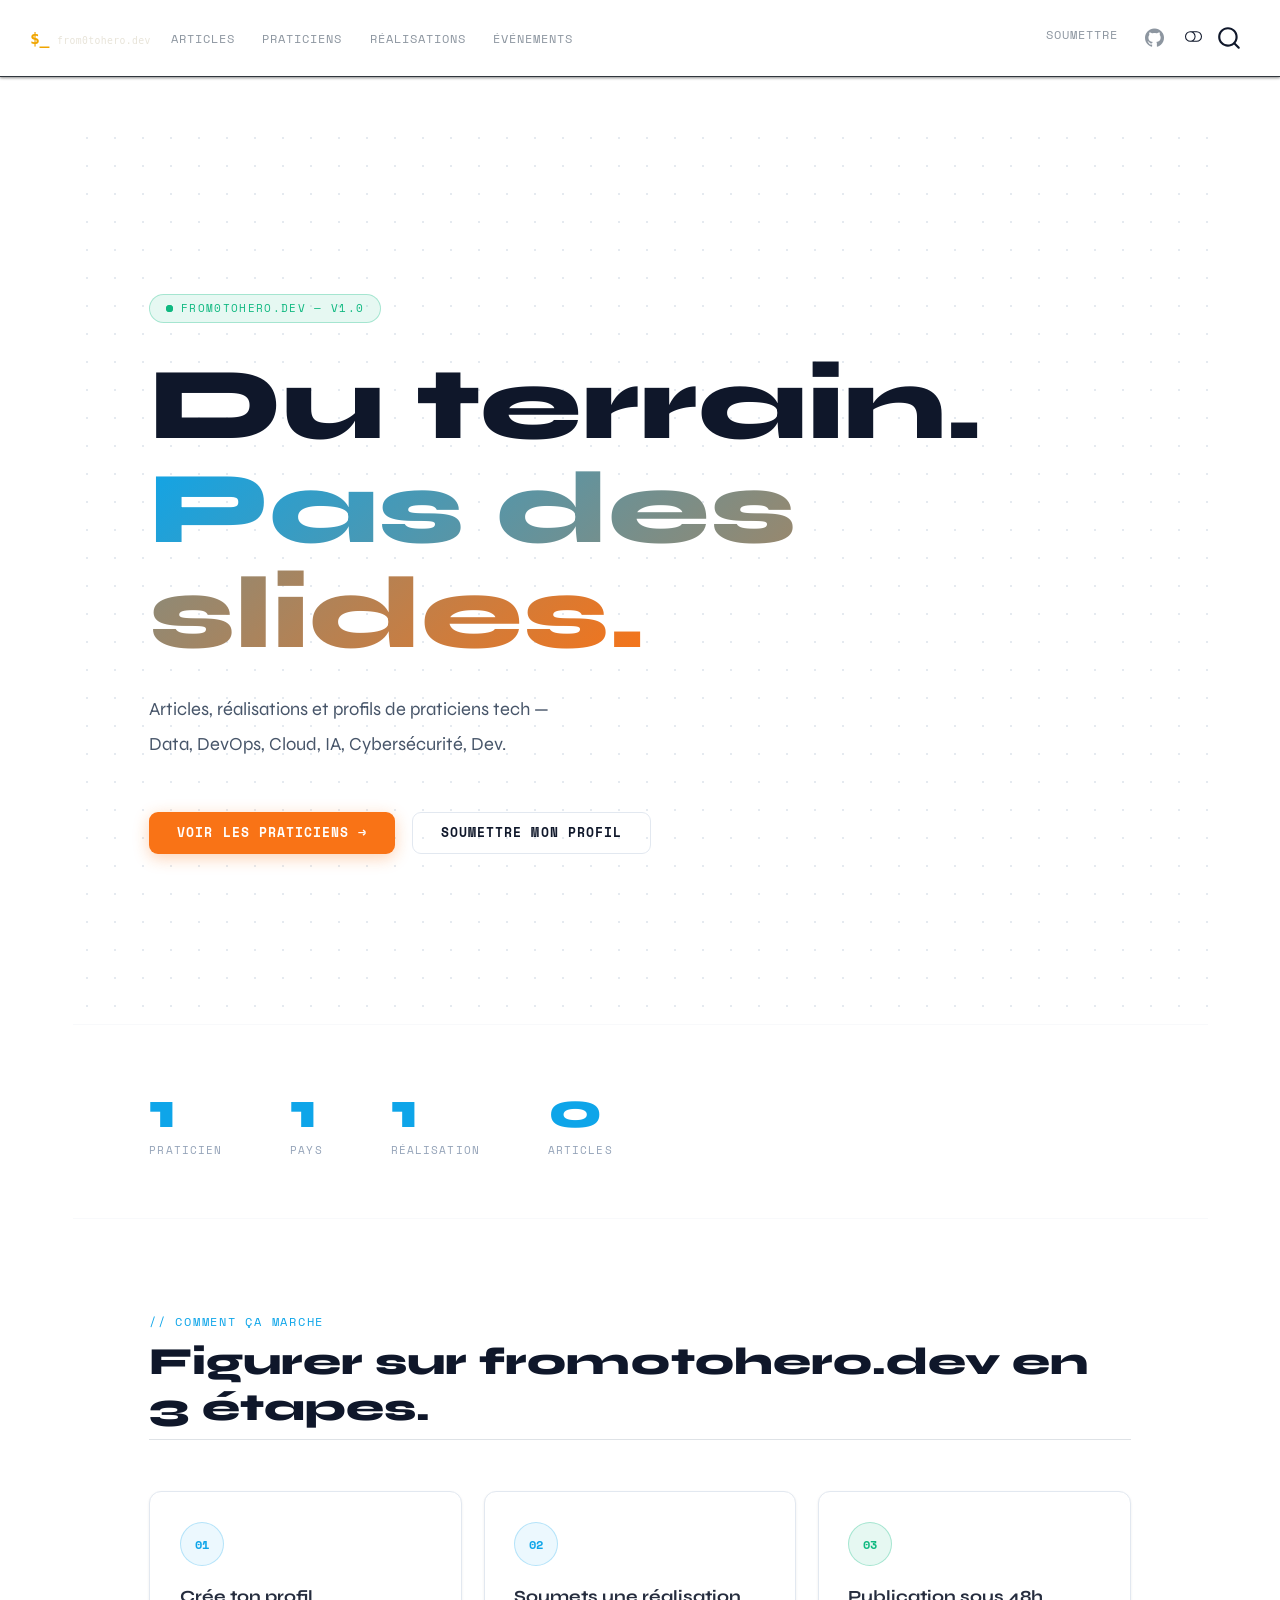
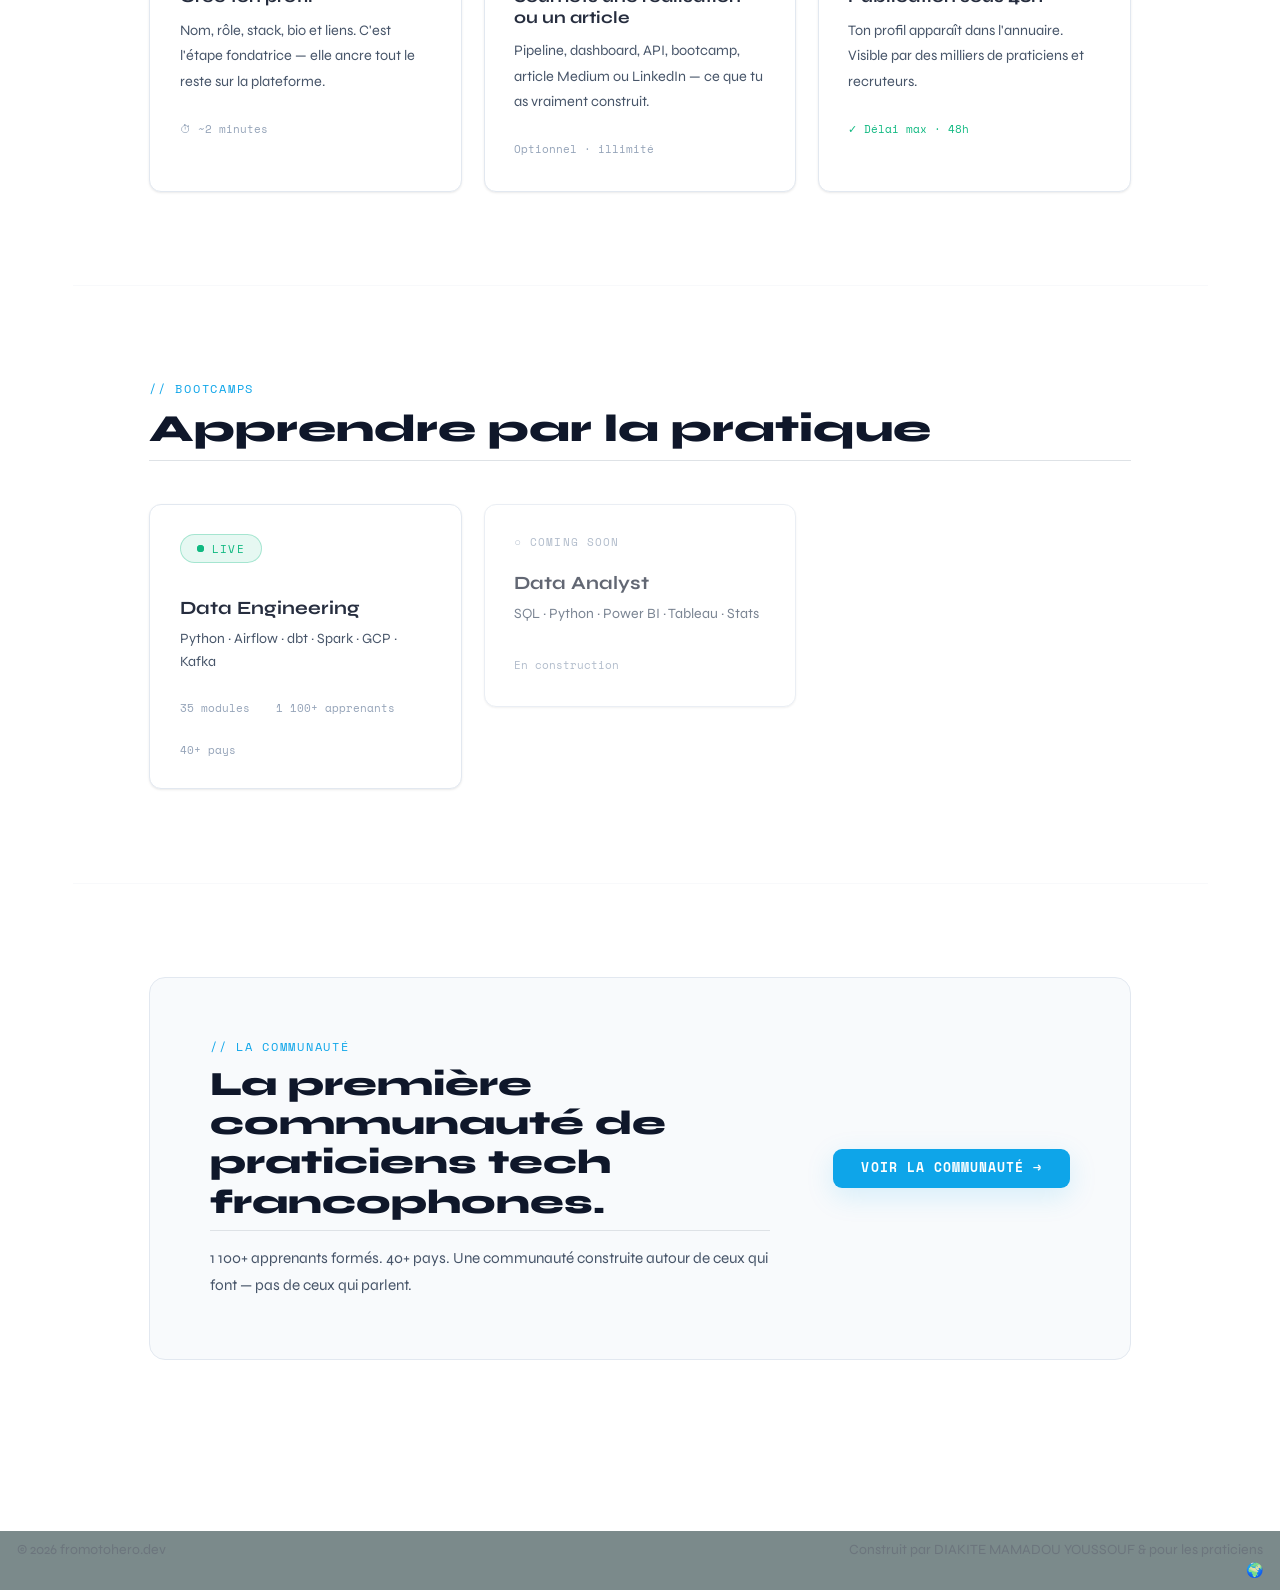
==== commit 7feb52cb: "Dark mode + fix répétitions landing page - Dark mode complet via CSS variables (--f-bg, --f-text-1.." ====
--- a/docs/index.html
+++ b/docs/index.html
@@ -38,10 +38,14 @@
 <script src="site_libs/quarto-html/popper.min.js"></script>
 <script src="site_libs/quarto-html/tippy.umd.min.js"></script>
 <link href="site_libs/quarto-html/tippy.css" rel="stylesheet">
-<link href="site_libs/quarto-html/quarto-syntax-highlighting-6455e7f669de2dd1a1df5401145d73d4.css" rel="stylesheet" id="quarto-text-highlighting-styles">
+<link href="site_libs/quarto-html/quarto-syntax-highlighting-6455e7f669de2dd1a1df5401145d73d4.css" rel="stylesheet" class="quarto-color-scheme" id="quarto-text-highlighting-styles">
+<link href="site_libs/quarto-html/quarto-syntax-highlighting-dark-4c6e77581cbf6d39d2f9263c2660a0e2.css" rel="stylesheet" class="quarto-color-scheme quarto-color-alternate" id="quarto-text-highlighting-styles">
+<link href="site_libs/quarto-html/quarto-syntax-highlighting-6455e7f669de2dd1a1df5401145d73d4.css" rel="stylesheet" class="quarto-color-scheme-extra" id="quarto-text-highlighting-styles">
 <script src="site_libs/bootstrap/bootstrap.min.js"></script>
 <link href="site_libs/bootstrap/bootstrap-icons.css" rel="stylesheet">
-<link href="site_libs/bootstrap/bootstrap-3ebfdd283416a7efcc58c794f869134e.min.css" rel="stylesheet" append-hash="true" id="quarto-bootstrap" data-mode="light">
+<link href="site_libs/bootstrap/bootstrap-27a086d559c996d29b552d2e911a7a83.min.css" rel="stylesheet" append-hash="true" class="quarto-color-scheme" id="quarto-bootstrap" data-mode="light">
+<link href="site_libs/bootstrap/bootstrap-dark-8eba64e377f7fa8d1e89dadc7c4b02b6.min.css" rel="stylesheet" append-hash="true" class="quarto-color-scheme quarto-color-alternate" id="quarto-bootstrap" data-mode="light">
+<link href="site_libs/bootstrap/bootstrap-27a086d559c996d29b552d2e911a7a83.min.css" rel="stylesheet" append-hash="true" class="quarto-color-scheme-extra" id="quarto-bootstrap" data-mode="light">
 <script id="quarto-search-options" type="application/json">{
   "location": "navbar",
   "copy-button": false,
@@ -87,7 +91,169 @@
 <meta name="twitter:image-width" content="1200">
 </head>
 
-<body class="nav-fixed quarto-light">
+<body class="nav-fixed quarto-light"><script id="quarto-html-before-body" type="application/javascript">
+    const toggleBodyColorMode = (bsSheetEl) => {
+      const mode = bsSheetEl.getAttribute("data-mode");
+      const bodyEl = window.document.querySelector("body");
+      if (mode === "dark") {
+        bodyEl.classList.add("quarto-dark");
+        bodyEl.classList.remove("quarto-light");
+      } else {
+        bodyEl.classList.add("quarto-light");
+        bodyEl.classList.remove("quarto-dark");
+      }
+    }
+    const toggleBodyColorPrimary = () => {
+      const bsSheetEl = window.document.querySelector("link#quarto-bootstrap:not([rel=disabled-stylesheet])");
+      if (bsSheetEl) {
+        toggleBodyColorMode(bsSheetEl);
+      }
+    }
+    const setColorSchemeToggle = (alternate) => {
+      const toggles = window.document.querySelectorAll('.quarto-color-scheme-toggle');
+      for (let i=0; i < toggles.length; i++) {
+        const toggle = toggles[i];
+        if (toggle) {
+          if (alternate) {
+            toggle.classList.add("alternate");
+          } else {
+            toggle.classList.remove("alternate");
+          }
+        }
+      }
+    };
+    const toggleColorMode = (alternate) => {
+      // Switch the stylesheets
+      const primaryStylesheets = window.document.querySelectorAll('link.quarto-color-scheme:not(.quarto-color-alternate)');
+      const alternateStylesheets = window.document.querySelectorAll('link.quarto-color-scheme.quarto-color-alternate');
+      manageTransitions('#quarto-margin-sidebar .nav-link', false);
+      if (alternate) {
+        // note: dark is layered on light, we don't disable primary!
+        enableStylesheet(alternateStylesheets);
+        for (const sheetNode of alternateStylesheets) {
+          if (sheetNode.id === "quarto-bootstrap") {
+            toggleBodyColorMode(sheetNode);
+          }
+        }
+      } else {
+        disableStylesheet(alternateStylesheets);
+        enableStylesheet(primaryStylesheets)
+        toggleBodyColorPrimary();
+      }
+      manageTransitions('#quarto-margin-sidebar .nav-link', true);
+      // Switch the toggles
+      setColorSchemeToggle(alternate)
+      // Hack to workaround the fact that safari doesn't
+      // properly recolor the scrollbar when toggling (#1455)
+      if (navigator.userAgent.indexOf('Safari') > 0 && navigator.userAgent.indexOf('Chrome') == -1) {
+        manageTransitions("body", false);
+        window.scrollTo(0, 1);
+        setTimeout(() => {
+          window.scrollTo(0, 0);
+          manageTransitions("body", true);
+        }, 40);
+      }
+    }
+    const disableStylesheet = (stylesheets) => {
+      for (let i=0; i < stylesheets.length; i++) {
+        const stylesheet = stylesheets[i];
+        stylesheet.rel = 'disabled-stylesheet';
+      }
+    }
+    const enableStylesheet = (stylesheets) => {
+      for (let i=0; i < stylesheets.length; i++) {
+        const stylesheet = stylesheets[i];
+        if(stylesheet.rel !== 'stylesheet') { // for Chrome, which will still FOUC without this check
+          stylesheet.rel = 'stylesheet';
+        }
+      }
+    }
+    const manageTransitions = (selector, allowTransitions) => {
+      const els = window.document.querySelectorAll(selector);
+      for (let i=0; i < els.length; i++) {
+        const el = els[i];
+        if (allowTransitions) {
+          el.classList.remove('notransition');
+        } else {
+          el.classList.add('notransition');
+        }
+      }
+    }
+    const isFileUrl = () => {
+      return window.location.protocol === 'file:';
+    }
+    const hasAlternateSentinel = () => {
+      let styleSentinel = getColorSchemeSentinel();
+      if (styleSentinel !== null) {
+        return styleSentinel === "alternate";
+      } else {
+        return false;
+      }
+    }
+    const setStyleSentinel = (alternate) => {
+      const value = alternate ? "alternate" : "default";
+      if (!isFileUrl()) {
+        window.localStorage.setItem("quarto-color-scheme", value);
+      } else {
+        localAlternateSentinel = value;
+      }
+    }
+    const getColorSchemeSentinel = () => {
+      if (!isFileUrl()) {
+        const storageValue = window.localStorage.getItem("quarto-color-scheme");
+        return storageValue != null ? storageValue : localAlternateSentinel;
+      } else {
+        return localAlternateSentinel;
+      }
+    }
+    const toggleGiscusIfUsed = (isAlternate, darkModeDefault) => {
+      const baseTheme = document.querySelector('#giscus-base-theme')?.value ?? 'light';
+      const alternateTheme = document.querySelector('#giscus-alt-theme')?.value ?? 'dark';
+      let newTheme = '';
+      if(authorPrefersDark) {
+        newTheme = isAlternate ? baseTheme : alternateTheme;
+      } else {
+        newTheme = isAlternate ? alternateTheme : baseTheme;
+      }
+      const changeGiscusTheme = () => {
+        // From: https://github.com/giscus/giscus/issues/336
+        const sendMessage = (message) => {
+          const iframe = document.querySelector('iframe.giscus-frame');
+          if (!iframe) return;
+          iframe.contentWindow.postMessage({ giscus: message }, 'https://giscus.app');
+        }
+        sendMessage({
+          setConfig: {
+            theme: newTheme
+          }
+        });
+      }
+      const isGiscussLoaded = window.document.querySelector('iframe.giscus-frame') !== null;
+      if (isGiscussLoaded) {
+        changeGiscusTheme();
+      }
+    };
+    const authorPrefersDark = false;
+    const darkModeDefault = authorPrefersDark;
+      document.querySelector('link#quarto-text-highlighting-styles.quarto-color-scheme-extra').rel = 'disabled-stylesheet';
+      document.querySelector('link#quarto-bootstrap.quarto-color-scheme-extra').rel = 'disabled-stylesheet';
+    let localAlternateSentinel = darkModeDefault ? 'alternate' : 'default';
+    // Dark / light mode switch
+    window.quartoToggleColorScheme = () => {
+      // Read the current dark / light value
+      let toAlternate = !hasAlternateSentinel();
+      toggleColorMode(toAlternate);
+      setStyleSentinel(toAlternate);
+      toggleGiscusIfUsed(toAlternate, darkModeDefault);
+      window.dispatchEvent(new Event('resize'));
+    };
+    // Switch to dark mode if need be
+    if (hasAlternateSentinel()) {
+      toggleColorMode(true);
+    } else {
+      toggleColorMode(false);
+    }
+  </script>
 
 <div id="quarto-search-results"></div>
   <header id="quarto-header" class="headroom fixed-top">
@@ -135,6 +301,7 @@
 </ul>
           </div> <!-- /navcollapse -->
             <div class="quarto-navbar-tools">
+  <a href="" class="quarto-color-scheme-toggle quarto-navigation-tool  px-1" onclick="window.quartoToggleColorScheme(); return false;" title="Basculer le mode sombre"><i class="bi"></i></a>
 </div>
       </div> <!-- /container-fluid -->
     </nav>
@@ -150,6 +317,7 @@
 
 
 
+
 <link href="https://fonts.googleapis.com/css2?family=Syne:wght@400;700;800&amp;family=Space+Mono:wght@400;700&amp;display=swap" rel="stylesheet">
 
 <!-- ── HERO ── -->
@@ -159,12 +327,12 @@
     <span class="badge-live"><span class="dot"></span>from0tohero.dev — v1.0</span>
   </div>
 
-  <h1 style="font-family:'Syne',sans-serif;font-size:clamp(3rem,8vw,6.5rem);font-weight:800;line-height:1.02;color:#0f172a;margin:0 0 1.5rem 0;">
+  <h1 style="font-family:'Syne',sans-serif;font-size:clamp(3rem,8vw,6.5rem);font-weight:800;line-height:1.02;color:var(--f-text-1);margin:0 0 1.5rem 0;">
     Du terrain.<br>
     <span class="text-gradient">Pas des slides.</span>
   </h1>
 
-  <p style="font-size:1.08rem;color:#475569;max-width:480px;line-height:1.9;margin-bottom:3rem;">
+  <p style="font-size:1.08rem;color:var(--f-text-2);max-width:480px;line-height:1.9;margin-bottom:3rem;">
     Articles, réalisations et profils de praticiens tech —<br>
     Data, DevOps, Cloud, IA, Cybersécurité, Dev.
   </p>
@@ -194,51 +362,33 @@
 <section style="padding:5.5rem 6vw;max-width:1200px;margin:0 auto;">
 
   <span class="f-label" style="margin-bottom:.5rem;">// comment ça marche</span>
-  <h2 style="font-family:'Syne',sans-serif;font-size:clamp(1.7rem,3vw,2.4rem);font-weight:800;color:#0f172a;margin:.4rem 0 3rem 0;">
+  <h2 style="font-family:'Syne',sans-serif;font-size:clamp(1.7rem,3vw,2.4rem);font-weight:800;color:var(--f-text-1);margin:.4rem 0 3rem 0;">
     Figurer sur from0tohero.dev en 3 étapes.
   </h2>
 
-  <div style="display:grid;grid-template-columns:repeat(auto-fill,minmax(260px,1fr));gap:1.25rem;margin-bottom:2.5rem;">
+  <div style="display:grid;grid-template-columns:repeat(auto-fill,minmax(260px,1fr));gap:1.25rem;">
 
     <div class="f-card" style="cursor:default;">
       <div class="step-num">01</div>
-      <h3 style="font-family:'Syne',sans-serif;font-size:1rem;font-weight:700;color:#0f172a;margin:0 0 .6rem 0;">Crée ton profil</h3>
-      <p style="font-size:.85rem;color:#475569;line-height:1.75;margin:0 0 1.25rem 0;">Nom, rôle, stack, bio et liens. C'est l'étape fondatrice — elle ancre tout le reste sur la plateforme.</p>
-      <span style="font-family:'Space Mono',monospace;font-size:.65rem;color:#94a3b8;">⏱ ~2 minutes</span>
+      <h3 style="font-family:'Syne',sans-serif;font-size:1rem;font-weight:700;color:var(--f-text-1);margin:0 0 .6rem 0;">Crée ton profil</h3>
+      <p style="font-size:.85rem;color:var(--f-text-2);line-height:1.75;margin:0 0 1.25rem 0;">Nom, rôle, stack, bio et liens. C'est l'étape fondatrice — elle ancre tout le reste sur la plateforme.</p>
+      <span style="font-family:'Space Mono',monospace;font-size:.65rem;color:var(--f-text-3);">⏱ ~2 minutes</span>
     </div>
 
     <div class="f-card" style="cursor:default;">
       <div class="step-num">02</div>
-      <h3 style="font-family:'Syne',sans-serif;font-size:1rem;font-weight:700;color:#0f172a;margin:0 0 .6rem 0;">Soumets une réalisation ou un article</h3>
-      <p style="font-size:.85rem;color:#475569;line-height:1.75;margin:0 0 1.25rem 0;">Pipeline, dashboard, API, bootcamp, article Medium ou LinkedIn — ce que tu as vraiment construit.</p>
-      <span style="font-family:'Space Mono',monospace;font-size:.65rem;color:#94a3b8;">Optionnel · illimité</span>
+      <h3 style="font-family:'Syne',sans-serif;font-size:1rem;font-weight:700;color:var(--f-text-1);margin:0 0 .6rem 0;">Soumets une réalisation ou un article</h3>
+      <p style="font-size:.85rem;color:var(--f-text-2);line-height:1.75;margin:0 0 1.25rem 0;">Pipeline, dashboard, API, bootcamp, article Medium ou LinkedIn — ce que tu as vraiment construit.</p>
+      <span style="font-family:'Space Mono',monospace;font-size:.65rem;color:var(--f-text-3);">Optionnel · illimité</span>
     </div>
 
     <div class="f-card" style="cursor:default;">
       <div class="step-num done">03</div>
-      <h3 style="font-family:'Syne',sans-serif;font-size:1rem;font-weight:700;color:#0f172a;margin:0 0 .6rem 0;">Publication sous 48h</h3>
-      <p style="font-size:.85rem;color:#475569;line-height:1.75;margin:0 0 1.25rem 0;">Ton profil apparaît dans l'annuaire. Visible par des milliers de praticiens et recruteurs.</p>
-      <span style="font-family:'Space Mono',monospace;font-size:.65rem;color:#10b981;">✓ Délai max · 48h</span>
+      <h3 style="font-family:'Syne',sans-serif;font-size:1rem;font-weight:700;color:var(--f-text-1);margin:0 0 .6rem 0;">Publication sous 48h</h3>
+      <p style="font-size:.85rem;color:var(--f-text-2);line-height:1.75;margin:0 0 1.25rem 0;">Ton profil apparaît dans l'annuaire. Visible par des milliers de praticiens et recruteurs.</p>
+      <span style="font-family:'Space Mono',monospace;font-size:.65rem;color:var(--f-green);">✓ Délai max · 48h</span>
     </div>
 
-  </div>
-
-  <a href="soumettre/index.html" class="btn-f btn-f-primary">Commencer maintenant →</a>
-
-</section>
-
-<hr class="f-hr">
-
-<!-- ── ARTICLES ── -->
-<section style="padding:5.5rem 6vw;max-width:1200px;margin:0 auto;">
-
-  <span class="f-label" style="margin-bottom:.5rem;">// articles</span>
-  <h2 style="font-family:'Syne',sans-serif;font-size:clamp(1.7rem,3vw,2.4rem);font-weight:800;color:#0f172a;margin:.4rem 0 .6rem 0;">Ce que les praticiens écrivent</h2>
-  <p style="color:#94a3b8;font-size:.88rem;margin:0 0 2.5rem 0;">Articles publiés sur Medium, LinkedIn, Dev.to — agrégés ici.</p>
-
-  <div class="empty-state">
-    <p style="font-family:'Space Mono',monospace;font-size:.82rem;color:#94a3b8;margin:0 0 1.5rem 0;">Les premiers articles arrivent bientôt. Tu en as un à partager ?</p>
-    <a href="soumettre/index.html" class="btn-f btn-f-secondary" style="font-size:.72rem;">Soumettre un article →</a>
   </div>
 
 </section>
@@ -249,29 +399,27 @@
 <section style="padding:5.5rem 6vw;max-width:1200px;margin:0 auto;">
 
   <span class="f-label" style="margin-bottom:.5rem;">// bootcamps</span>
-  <h2 style="font-family:'Syne',sans-serif;font-size:clamp(1.7rem,3vw,2.4rem);font-weight:800;color:#0f172a;margin:.4rem 0 2.5rem 0;">Apprendre par la pratique</h2>
+  <h2 style="font-family:'Syne',sans-serif;font-size:clamp(1.7rem,3vw,2.4rem);font-weight:800;color:var(--f-text-1);margin:.4rem 0 2.5rem 0;">Apprendre par la pratique</h2>
 
   <div style="display:grid;grid-template-columns:repeat(auto-fill,minmax(300px,1fr));gap:1.25rem;">
 
     <a href="https://diakite-data.github.io/data-engineering-bootcamp/" class="f-card-link" target="_blank">
       <div class="f-card f-card-hover">
         <span class="badge-live" style="margin-bottom:1.25rem;"><span class="dot"></span>live</span>
-        <h3 style="font-family:'Syne',sans-serif;font-size:1.1rem;font-weight:700;color:#0f172a;margin:.75rem 0 .5rem 0;">Data Engineering</h3>
-        <p style="font-size:.83rem;color:#475569;margin:0 0 1.5rem 0;line-height:1.6;">Python · Airflow · dbt · Spark · GCP · Kafka</p>
-        <div style="display:flex;gap:1.5rem;font-family:'Space Mono',monospace;font-size:.67rem;color:#94a3b8;flex-wrap:wrap;">
-          <span>35 modules</span>
-          <span>1 100+ apprenants</span>
-          <span>40+ pays</span>
+        <h3 style="font-family:'Syne',sans-serif;font-size:1.1rem;font-weight:700;color:var(--f-text-1);margin:.75rem 0 .5rem 0;">Data Engineering</h3>
+        <p style="font-size:.83rem;color:var(--f-text-2);margin:0 0 1.5rem 0;line-height:1.6;">Python · Airflow · dbt · Spark · GCP · Kafka</p>
+        <div style="display:flex;gap:1.5rem;font-family:'Space Mono',monospace;font-size:.67rem;color:var(--f-text-3);flex-wrap:wrap;">
+          <span>35 modules</span><span>1 100+ apprenants</span><span>40+ pays</span>
         </div>
       </div>
     </a>
 
     <a href="https://da.from0tohero.dev" class="f-card-link" target="_blank">
       <div class="f-card" style="opacity:.72;">
-        <span style="font-family:'Space Mono',monospace;font-size:.65rem;letter-spacing:.1em;text-transform:uppercase;color:#94a3b8;display:block;margin-bottom:1.25rem;">○ coming soon</span>
-        <h3 style="font-family:'Syne',sans-serif;font-size:1.1rem;font-weight:700;color:#0f172a;margin:0 0 .5rem 0;">Data Analyst</h3>
-        <p style="font-size:.83rem;color:#475569;margin:0 0 1.5rem 0;line-height:1.6;">SQL · Python · Power BI · Tableau · Stats</p>
-        <span style="font-family:'Space Mono',monospace;font-size:.67rem;color:#94a3b8;">En construction</span>
+        <span style="font-family:'Space Mono',monospace;font-size:.65rem;letter-spacing:.1em;text-transform:uppercase;color:var(--f-text-3);display:block;margin-bottom:1.25rem;">○ coming soon</span>
+        <h3 style="font-family:'Syne',sans-serif;font-size:1.1rem;font-weight:700;color:var(--f-text-1);margin:0 0 .5rem 0;">Data Analyst</h3>
+        <p style="font-size:.83rem;color:var(--f-text-2);margin:0 0 1.5rem 0;line-height:1.6;">SQL · Python · Power BI · Tableau · Stats</p>
+        <span style="font-family:'Space Mono',monospace;font-size:.67rem;color:var(--f-text-3);">En construction</span>
       </div>
     </a>
 
@@ -281,14 +429,23 @@
 
 <hr class="f-hr">
 
-<!-- ── CTA FINAL ── -->
-<section style="padding:8rem 6vw;max-width:1200px;margin:0 auto;text-align:center;">
-  <span class="f-label" style="margin-bottom:1rem;">// tu es praticien ?</span>
-  <h2 style="font-family:'Syne',sans-serif;font-size:clamp(2.2rem,5.5vw,4rem);font-weight:800;color:#0f172a;margin:1rem 0 1rem 0;line-height:1.05;">
-    Montre ce que<br><span class="text-gradient">tu construis.</span>
-  </h2>
-  <p style="color:#94a3b8;font-size:.95rem;margin:0 0 2.5rem 0;line-height:1.8;">Profil · Articles · Réalisations — tout en 5 minutes.</p>
-  <a href="soumettre/index.html" class="btn-f btn-f-primary" style="font-size:.82rem;padding:.9rem 2.5rem;">Soumettre →</a>
+<!-- ── COMMUNAUTÉ ── -->
+<section style="padding:5.5rem 6vw;max-width:1200px;margin:0 auto;">
+  <div class="community-strip" style="display:flex;align-items:center;justify-content:space-between;gap:2rem;flex-wrap:wrap;">
+
+    <div style="max-width:560px;">
+      <span class="f-label" style="margin-bottom:.6rem;">// la communauté</span>
+      <h2 style="font-family:'Syne',sans-serif;font-size:clamp(1.5rem,3vw,2rem);font-weight:800;color:var(--f-text-1);margin:.4rem 0 .8rem 0;line-height:1.15;">
+        La première communauté de praticiens tech francophones.
+      </h2>
+      <p style="font-size:.9rem;color:var(--f-text-2);line-height:1.8;margin:0;">
+        1 100+ apprenants formés. 40+ pays. Une communauté construite autour de ceux qui font — pas de ceux qui parlent.
+      </p>
+    </div>
+
+    <a href="praticiens/index.html" class="btn-f btn-f-sky" style="flex-shrink:0;">Voir la communauté →</a>
+
+  </div>
 </section>
 
 
@@ -297,6 +454,19 @@
 
 <script id="quarto-html-after-body" type="application/javascript">
   window.document.addEventListener("DOMContentLoaded", function (event) {
+    // Ensure there is a toggle, if there isn't float one in the top right
+    if (window.document.querySelector('.quarto-color-scheme-toggle') === null) {
+      const a = window.document.createElement('a');
+      a.classList.add('top-right');
+      a.classList.add('quarto-color-scheme-toggle');
+      a.href = "";
+      a.onclick = function() { try { window.quartoToggleColorScheme(); } catch {} return false; };
+      const i = window.document.createElement("i");
+      i.classList.add('bi');
+      a.appendChild(i);
+      window.document.body.appendChild(a);
+    }
+    setColorSchemeToggle(hasAlternateSentinel())
     const isCodeAnnotation = (el) => {
       for (const clz of el.classList) {
         if (clz.startsWith('code-annotation-')) {                     
--- a/docs/site_libs/quarto-html/quarto-syntax-highlighting-dark-4c6e77581cbf6d39d2f9263c2660a0e2.css
+++ b/docs/site_libs/quarto-html/quarto-syntax-highlighting-dark-4c6e77581cbf6d39d2f9263c2660a0e2.css
@@ -0,0 +1,210 @@
+/* quarto syntax highlight colors */
+:root {
+  --quarto-hl-al-color: #ff5555;
+  --quarto-hl-an-color: #6a737d;
+  --quarto-hl-at-color: #f97583;
+  --quarto-hl-bn-color: #79b8ff;
+  --quarto-hl-bu-color: #f97583;
+  --quarto-hl-ch-color: #9ecbff;
+  --quarto-hl-co-color: #6a737d;
+  --quarto-hl-cv-color: #6a737d;
+  --quarto-hl-cn-color: #79b8ff;
+  --quarto-hl-cf-color: #f97583;
+  --quarto-hl-dt-color: #f97583;
+  --quarto-hl-dv-color: #79b8ff;
+  --quarto-hl-do-color: #6a737d;
+  --quarto-hl-er-color: #ff5555;
+  --quarto-hl-ex-color: #f97583;
+  --quarto-hl-fl-color: #79b8ff;
+  --quarto-hl-fu-color: #b392f0;
+  --quarto-hl-im-color: #9ecbff;
+  --quarto-hl-in-color: #6a737d;
+  --quarto-hl-kw-color: #f97583;
+  --quarto-hl-op-color: #e1e4e8;
+  --quarto-hl-pp-color: #f97583;
+  --quarto-hl-re-color: #6a737d;
+  --quarto-hl-sc-color: #79b8ff;
+  --quarto-hl-ss-color: #9ecbff;
+  --quarto-hl-st-color: #9ecbff;
+  --quarto-hl-va-color: #ffab70;
+  --quarto-hl-vs-color: #9ecbff;
+  --quarto-hl-wa-color: #ff5555;
+}
+
+/* other quarto variables */
+:root {
+  --quarto-font-monospace: "Space Mono", monospace;
+}
+
+/* syntax highlight based on Pandoc's rules */
+pre > code.sourceCode > span {
+  color: #e1e4e8;
+}
+
+code.sourceCode > span {
+  color: #e1e4e8;
+}
+
+div.sourceCode,
+div.sourceCode pre.sourceCode {
+  color: #e1e4e8;
+}
+
+/* Normal */
+code span {
+  color: #e1e4e8;
+}
+
+/* Alert */
+code span.al {
+  font-weight: bold;
+  color: #ff5555;
+}
+
+/* Annotation */
+code span.an {
+  color: #6a737d;
+}
+
+/* Attribute */
+code span.at {
+  color: #f97583;
+}
+
+/* BaseN */
+code span.bn {
+  color: #79b8ff;
+}
+
+/* BuiltIn */
+code span.bu {
+  color: #f97583;
+}
+
+/* ControlFlow */
+code span.cf {
+  color: #f97583;
+}
+
+/* Char */
+code span.ch {
+  color: #9ecbff;
+}
+
+/* Constant */
+code span.cn {
+  color: #79b8ff;
+}
+
+/* Comment */
+code span.co {
+  color: #6a737d;
+}
+
+/* CommentVar */
+code span.cv {
+  color: #6a737d;
+}
+
+/* Documentation */
+code span.do {
+  color: #6a737d;
+}
+
+/* DataType */
+code span.dt {
+  color: #f97583;
+}
+
+/* DecVal */
+code span.dv {
+  color: #79b8ff;
+}
+
+/* Error */
+code span.er {
+  color: #ff5555;
+  text-decoration: underline;
+}
+
+/* Extension */
+code span.ex {
+  font-weight: bold;
+  color: #f97583;
+}
+
+/* Float */
+code span.fl {
+  color: #79b8ff;
+}
+
+/* Function */
+code span.fu {
+  color: #b392f0;
+}
+
+/* Import */
+code span.im {
+  color: #9ecbff;
+}
+
+/* Information */
+code span.in {
+  color: #6a737d;
+}
+
+/* Keyword */
+code span.kw {
+  color: #f97583;
+}
+
+/* Operator */
+code span.op {
+  color: #e1e4e8;
+}
+
+/* Preprocessor */
+code span.pp {
+  color: #f97583;
+}
+
+/* RegionMarker */
+code span.re {
+  color: #6a737d;
+}
+
+/* SpecialChar */
+code span.sc {
+  color: #79b8ff;
+}
+
+/* SpecialString */
+code span.ss {
+  color: #9ecbff;
+}
+
+/* String */
+code span.st {
+  color: #9ecbff;
+}
+
+/* Variable */
+code span.va {
+  color: #ffab70;
+}
+
+/* VerbatimString */
+code span.vs {
+  color: #9ecbff;
+}
+
+/* Warning */
+code span.wa {
+  color: #ff5555;
+}
+
+.prevent-inlining {
+  content: "</";
+}
+
+/*# sourceMappingURL=36066568736d03065f016509bae6aca2.css.map */
--- a/docs/assets/css/custom.css
+++ b/docs/assets/css/custom.css
@@ -1,9 +1,10 @@
-/* ─────────────────────────────────────────
-   from0tohero.dev — Design System Premium
-   ───────────────────────────────────────── */
+/* ─────────────────────────────────────────────
+   from0tohero.dev — Design System
+   Light + Dark mode via CSS variables
+   ───────────────────────────────────────────── */
 
 *, *::before, *::after { box-sizing: border-box; }
-body { -webkit-font-smoothing: antialiased; background: #ffffff; color: #0f172a; }
+body { -webkit-font-smoothing: antialiased; background: var(--f-bg); color: var(--f-text-1); }
 
 /* ── HERO DOT GRID ── */
 .hero-dot-bg { position: relative; }
@@ -11,9 +12,9 @@
   content: '';
   position: absolute;
   inset: 0;
-  background-image: radial-gradient(circle, #cbd5e1 1px, transparent 1px);
+  background-image: radial-gradient(circle, var(--f-dot) 1px, transparent 1px);
   background-size: 28px 28px;
-  opacity: .4;
+  opacity: .5;
   pointer-events: none;
   z-index: 0;
 }
@@ -21,7 +22,7 @@
 
 /* ── GRADIENT TEXT ── */
 .text-gradient {
-  background: linear-gradient(135deg, #0ea5e9 0%, #f97316 100%);
+  background: linear-gradient(135deg, var(--f-sky) 0%, var(--f-orange) 100%);
   -webkit-background-clip: text;
   -webkit-text-fill-color: transparent;
   background-clip: text;
@@ -36,22 +37,22 @@
   display: inline-flex;
   align-items: center;
   gap: .45rem;
-  background: #f0fdf4;
-  border: 1px solid #bbf7d0;
+  background: var(--f-green-bg);
+  border: 1px solid var(--f-green-border);
   border-radius: 99px;
   padding: .3rem .95rem;
   font-family: 'Space Mono', monospace;
   font-size: .65rem;
   letter-spacing: .12em;
   text-transform: uppercase;
-  color: #10b981;
+  color: var(--f-green);
   text-decoration: none !important;
 }
 .badge-live .dot {
   position: relative;
   width: 7px; height: 7px;
   border-radius: 50%;
-  background: #10b981;
+  background: var(--f-green);
   flex-shrink: 0;
 }
 .badge-live .dot::after {
@@ -59,7 +60,7 @@
   position: absolute;
   inset: 0;
   border-radius: 50%;
-  background: #10b981;
+  background: var(--f-green);
   animation: pulse-ring 1.8s cubic-bezier(.4,0,.6,1) infinite;
 }
 
@@ -83,85 +84,85 @@
   line-height: 1;
 }
 .btn-f-primary {
-  background: #f97316;
+  background: var(--f-orange);
   color: #ffffff !important;
-  box-shadow: 0 4px 16px rgba(249,115,22,.32);
+  box-shadow: var(--f-shadow-org);
 }
 .btn-f-primary:hover {
-  background: #ea6a10;
+  filter: brightness(1.08);
   box-shadow: 0 6px 24px rgba(249,115,22,.44);
   transform: translateY(-2px);
   color: #ffffff !important;
 }
-.btn-f-primary:active { transform: translateY(0); box-shadow: 0 2px 8px rgba(249,115,22,.25); }
+.btn-f-primary:active { transform: translateY(0); }
 
 .btn-f-secondary {
   background: transparent;
-  color: #0f172a !important;
-  border: 1.5px solid #e2e8f0;
+  color: var(--f-text-1) !important;
+  border: 1.5px solid var(--f-border);
 }
 .btn-f-secondary:hover {
-  border-color: #0ea5e9;
-  color: #0ea5e9 !important;
-  background: rgba(14,165,233,.05);
+  border-color: var(--f-sky);
+  color: var(--f-sky) !important;
+  background: var(--f-sky-bg);
   transform: translateY(-1px);
 }
 .btn-f-secondary:active { transform: translateY(0); }
 
 .btn-f-sky {
-  background: #0ea5e9;
+  background: var(--f-sky);
   color: #ffffff !important;
-  box-shadow: 0 4px 16px rgba(14,165,233,.28);
+  box-shadow: var(--f-shadow-sky);
 }
 .btn-f-sky:hover {
-  background: #0284c7;
-  box-shadow: 0 6px 22px rgba(14,165,233,.38);
+  filter: brightness(1.1);
   transform: translateY(-2px);
   color: #ffffff !important;
 }
 
 /* ── CARDS ── */
 .f-card {
-  background: #ffffff;
-  border: 1.5px solid #e2e8f0;
+  background: var(--f-card);
+  border: 1.5px solid var(--f-border);
   border-radius: 12px;
   padding: 1.75rem;
-  box-shadow: 0 1px 4px rgba(0,0,0,.05);
+  box-shadow: var(--f-shadow-sm);
   transition: all .2s cubic-bezier(.4,0,.2,1);
 }
 .f-card-hover:hover {
-  border-color: #0ea5e9;
-  box-shadow: 0 8px 28px rgba(14,165,233,.12);
+  border-color: var(--f-sky);
+  box-shadow: var(--f-shadow-sky);
   transform: translateY(-3px);
 }
 .f-card.selected {
-  border-color: #0ea5e9;
-  box-shadow: 0 0 0 3px rgba(14,165,233,.12);
+  border-color: var(--f-sky);
+  box-shadow: 0 0 0 3px var(--f-sky-bg);
 }
 .f-card-link { text-decoration: none; display: block; }
 .f-card-link:hover .f-card {
-  border-color: #0ea5e9;
-  box-shadow: 0 8px 28px rgba(14,165,233,.12);
+  border-color: var(--f-sky);
+  box-shadow: var(--f-shadow-sky);
   transform: translateY(-3px);
 }
 
-/* ── TAGS ── */
+/* ── TAGS & LABELS ── */
 .f-tag {
   font-family: 'Space Mono', monospace;
   font-size: .62rem;
   letter-spacing: .06em;
-  color: #94a3b8;
-  border: 1px solid #e2e8f0;
+  color: var(--f-text-3);
+  border: 1px solid var(--f-border);
   padding: 2px 8px;
   border-radius: 5px;
   display: inline-block;
+  background: var(--f-surface);
 }
 .f-label {
   font-family: 'Space Mono', monospace;
   font-size: .68rem;
   letter-spacing: .15em;
   text-transform: uppercase;
-  color: #0ea5e9;
+  color: var(--f-sky);
   display: block;
 }
 
@@ -171,7 +172,7 @@
   font-size: 3rem;
   font-weight: 800;
   line-height: 1;
-  color: #0ea5e9;
+  color: var(--f-sky);
   margin: 0;
 }
 .stat-label {
@@ -179,7 +180,7 @@
   font-size: .65rem;
   letter-spacing: .1em;
   text-transform: uppercase;
-  color: #94a3b8;
+  color: var(--f-text-3);
   margin: .4rem 0 0 0;
 }
 
@@ -187,31 +188,31 @@
 .step-num {
   width: 44px; height: 44px;
   border-radius: 50%;
-  background: rgba(14,165,233,.08);
-  border: 1.5px solid rgba(14,165,233,.3);
+  background: var(--f-sky-bg);
+  border: 1.5px solid var(--f-sky-border);
   display: flex;
   align-items: center;
   justify-content: center;
   font-family: 'Space Mono', monospace;
   font-size: .72rem;
   font-weight: 700;
-  color: #0ea5e9;
+  color: var(--f-sky);
   margin-bottom: 1.25rem;
   flex-shrink: 0;
 }
 .step-num.done {
-  background: rgba(16,185,129,.1);
-  border-color: rgba(16,185,129,.35);
-  color: #10b981;
+  background: var(--f-green-bg);
+  border-color: var(--f-green-border);
+  color: var(--f-green);
 }
 
 /* ── INPUTS ── */
 .f-input {
   font-family: 'Space Mono', monospace;
   font-size: .78rem;
-  background: #f8fafc;
-  border: 1.5px solid #e2e8f0;
-  color: #0f172a;
+  background: var(--f-surface);
+  border: 1.5px solid var(--f-border);
+  color: var(--f-text-1);
   padding: .65rem 1rem;
   border-radius: 8px;
   width: 100%;
@@ -221,11 +222,11 @@
   display: block;
 }
 .f-input:focus {
-  border-color: #0ea5e9;
-  background: white;
-  box-shadow: 0 0 0 3px rgba(14,165,233,.08);
-}
-.f-input::placeholder { color: #94a3b8; }
+  border-color: var(--f-sky);
+  background: var(--f-card);
+  box-shadow: 0 0 0 3px var(--f-sky-bg);
+}
+.f-input::placeholder { color: var(--f-text-3); }
 
 /* ── FILTER PILLS ── */
 .filter-pill {
@@ -233,9 +234,9 @@
   font-size: .67rem;
   letter-spacing: .08em;
   text-transform: uppercase;
-  background: white;
-  border: 1.5px solid #e2e8f0;
-  color: #94a3b8;
+  background: var(--f-card);
+  border: 1.5px solid var(--f-border);
+  color: var(--f-text-3);
   padding: 5px 14px;
   border-radius: 99px;
   cursor: pointer;
@@ -243,31 +244,31 @@
   white-space: nowrap;
 }
 .filter-pill:hover, .filter-pill.active {
-  border-color: #0ea5e9;
-  color: #0ea5e9;
-  background: rgba(14,165,233,.06);
-}
-
-/* ── SUBMISSION CARDS ── */
+  border-color: var(--f-sky);
+  color: var(--f-sky);
+  background: var(--f-sky-bg);
+}
+
+/* ── SUBMIT CARDS ── */
 .submit-card {
-  background: #ffffff;
-  border: 1.5px solid #e2e8f0;
+  background: var(--f-card);
+  border: 1.5px solid var(--f-border);
   border-radius: 14px;
   padding: 2rem 1.75rem;
   cursor: pointer;
   transition: all .2s cubic-bezier(.4,0,.2,1);
-  box-shadow: 0 1px 4px rgba(0,0,0,.04);
+  box-shadow: var(--f-shadow-sm);
   text-align: left;
 }
 .submit-card:hover {
-  border-color: #0ea5e9;
-  box-shadow: 0 8px 28px rgba(14,165,233,.12);
+  border-color: var(--f-sky);
+  box-shadow: var(--f-shadow-sky);
   transform: translateY(-3px);
 }
 .submit-card.selected {
-  border-color: #0ea5e9;
-  background: rgba(14,165,233,.03);
-  box-shadow: 0 0 0 3px rgba(14,165,233,.1), 0 4px 16px rgba(14,165,233,.1);
+  border-color: var(--f-sky);
+  background: var(--f-sky-bg);
+  box-shadow: 0 0 0 3px var(--f-sky-bg), var(--f-shadow-sky);
 }
 .submit-icon {
   width: 44px; height: 44px;
@@ -279,17 +280,17 @@
   margin-bottom: 1.1rem;
 }
 
-/* ── GATE BOX ── */
+/* ── GATE & REMINDER BOXES ── */
 .gate-box {
-  background: #f8fafc;
-  border: 1.5px solid #e2e8f0;
+  background: var(--f-surface);
+  border: 1.5px solid var(--f-border);
   border-radius: 14px;
   padding: 2rem;
   margin-bottom: 2rem;
 }
 .reminder-box {
-  background: rgba(14,165,233,.05);
-  border: 1.5px solid rgba(14,165,233,.2);
+  background: var(--f-sky-bg);
+  border: 1.5px solid var(--f-sky-border);
   border-radius: 14px;
   padding: 1.25rem 1.5rem;
   margin-bottom: 1.5rem;
@@ -301,45 +302,49 @@
 }
 
 /* ── DIVIDERS ── */
-.f-hr { border: none; border-top: 1px solid #e2e8f0; margin: 0; }
-
-/* ── PROFILE HEADER ── */
+.f-hr { border: none; border-top: 1px solid var(--f-border); margin: 0; }
+
+/* ── PROFILE AVATAR ── */
 .profile-avatar {
   width: 72px; height: 72px;
   border-radius: 14px;
-  background: linear-gradient(135deg, #e0f2fe, #bae6fd);
+  background: var(--f-sky-bg);
+  border: 1.5px solid var(--f-sky-border);
   display: flex;
   align-items: center;
   justify-content: center;
   font-family: 'Syne', sans-serif;
   font-size: 1.6rem;
   font-weight: 800;
-  color: #0ea5e9;
+  color: var(--f-sky);
   flex-shrink: 0;
 }
 .profile-link {
   font-family: 'Space Mono', monospace;
   font-size: .72rem;
-  color: #94a3b8;
-  border: 1px solid #e2e8f0;
+  color: var(--f-text-3);
+  border: 1px solid var(--f-border);
+  background: var(--f-surface);
   padding: 4px 12px;
   border-radius: 6px;
   text-decoration: none;
   transition: all .15s;
-  display: inline-block;
+  display: inline-flex;
+  align-items: center;
+  gap: .35rem;
 }
 .profile-link:hover {
-  border-color: #0ea5e9;
-  color: #0ea5e9;
+  border-color: var(--f-sky);
+  color: var(--f-sky);
   text-decoration: none;
-  background: rgba(14,165,233,.04);
-}
-
-/* ── LINK BACK ── */
+  background: var(--f-sky-bg);
+}
+
+/* ── BACK LINK ── */
 .link-back {
   font-family: 'Space Mono', monospace;
   font-size: .72rem;
-  color: #94a3b8;
+  color: var(--f-text-3);
   text-decoration: none;
   letter-spacing: .06em;
   transition: color .15s;
@@ -347,30 +352,30 @@
   align-items: center;
   gap: .35rem;
 }
-.link-back:hover { color: #0ea5e9; text-decoration: none; }
-
-/* ── SKILL TAG ── */
+.link-back:hover { color: var(--f-sky); text-decoration: none; }
+
+/* ── SKILL TAGS ── */
 .skill-tag {
   font-family: 'Space Mono', monospace;
   font-size: .7rem;
-  color: #475569;
-  background: #f8fafc;
-  border: 1px solid #e2e8f0;
+  color: var(--f-text-2);
+  background: var(--f-surface);
+  border: 1px solid var(--f-border);
   padding: 3px 10px;
   border-radius: 6px;
   display: inline-block;
   transition: all .12s;
 }
 .skill-tag:hover {
-  border-color: #0ea5e9;
-  color: #0ea5e9;
-  background: rgba(14,165,233,.04);
+  border-color: var(--f-sky);
+  color: var(--f-sky);
+  background: var(--f-sky-bg);
 }
 
 /* ── EMPTY STATE ── */
 .empty-state {
-  background: #f8fafc;
-  border: 1.5px dashed #e2e8f0;
+  background: var(--f-surface);
+  border: 1.5px dashed var(--f-border);
   border-radius: 14px;
   padding: 3.5rem 2rem;
   text-align: center;
@@ -380,11 +385,22 @@
 .form-step-label {
   font-family: 'Space Mono', monospace;
   font-size: .72rem;
-  color: #0ea5e9;
+  color: var(--f-sky);
   letter-spacing: .1em;
   text-transform: uppercase;
   padding-bottom: 1rem;
-  border-bottom: 1px solid #e2e8f0;
+  border-bottom: 1px solid var(--f-border);
   margin-bottom: 1.5rem;
   display: block;
 }
+
+/* ── COMMUNITY STRIP (landing closing) ── */
+.community-strip {
+  background: var(--f-surface);
+  border-radius: 16px;
+  border: 1.5px solid var(--f-border);
+  padding: 3.5rem;
+}
+[data-bs-theme="dark"] .community-strip {
+  background: var(--f-card);
+}
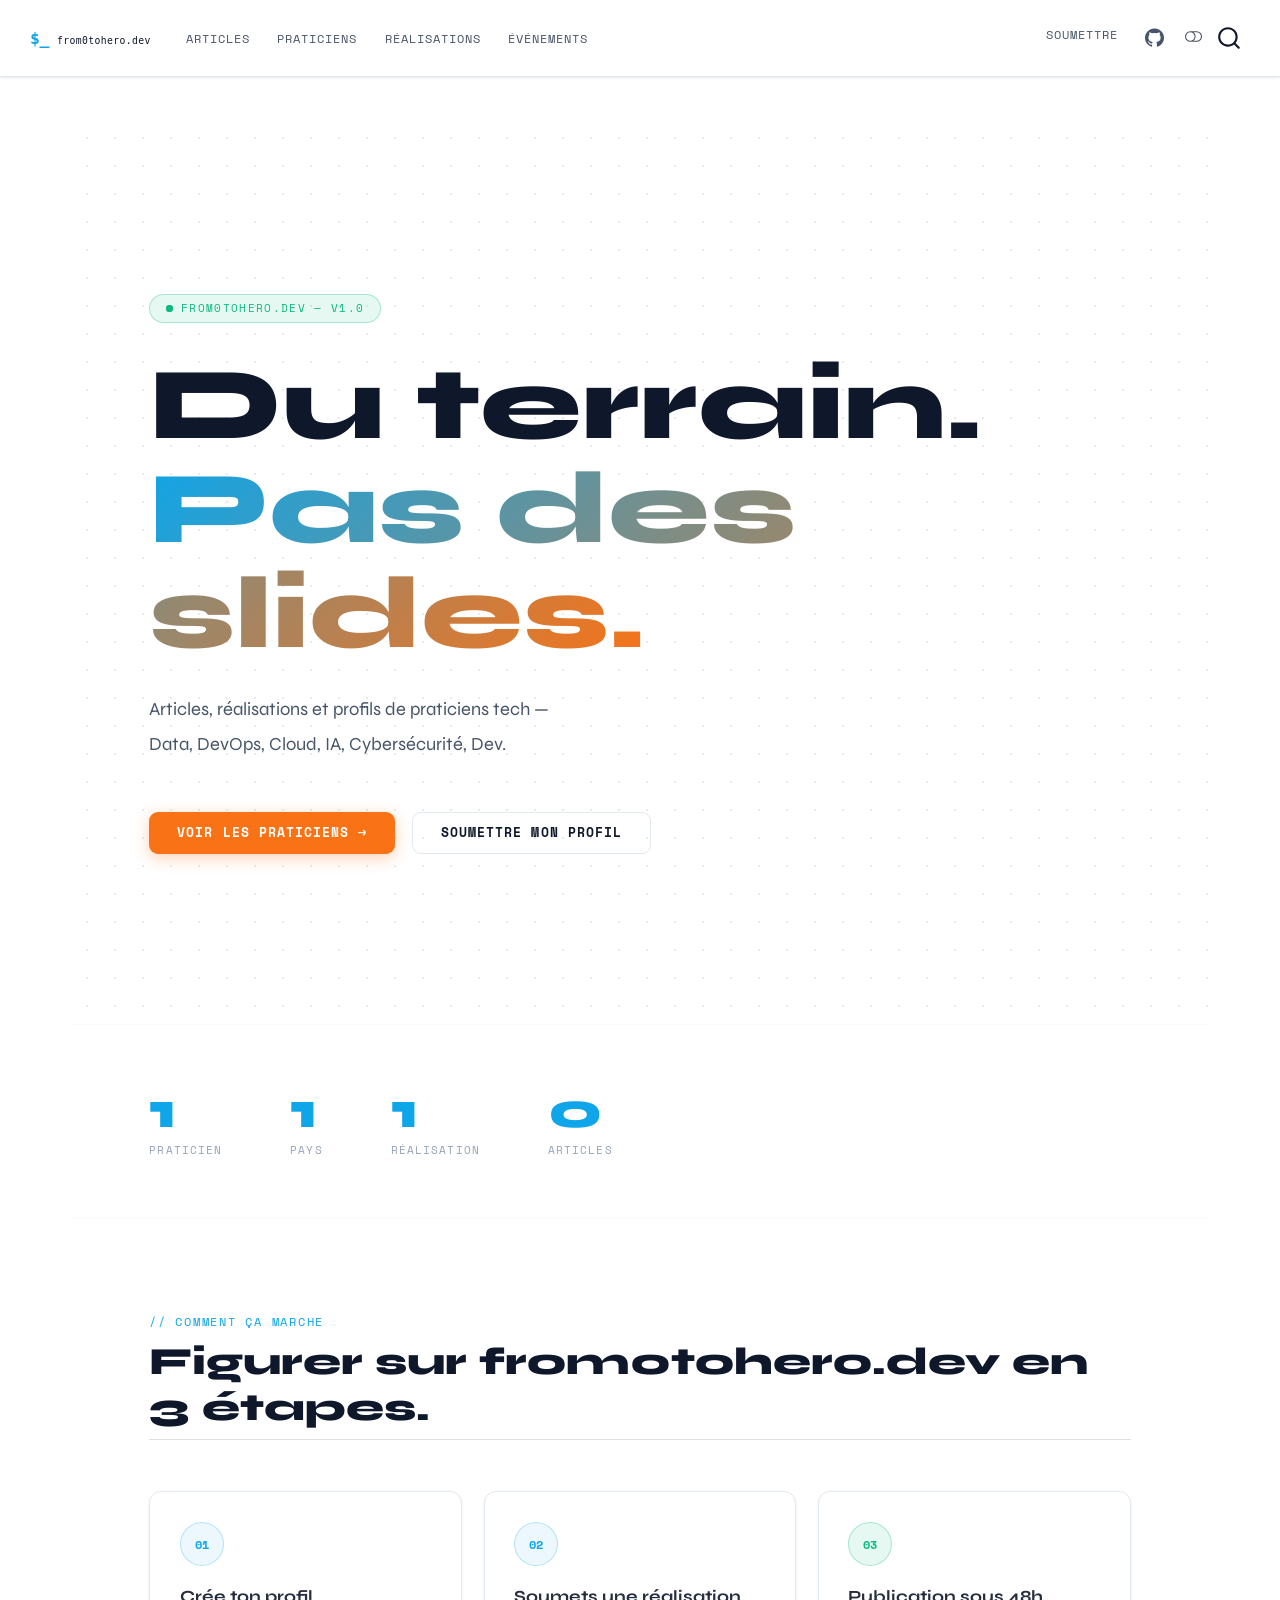
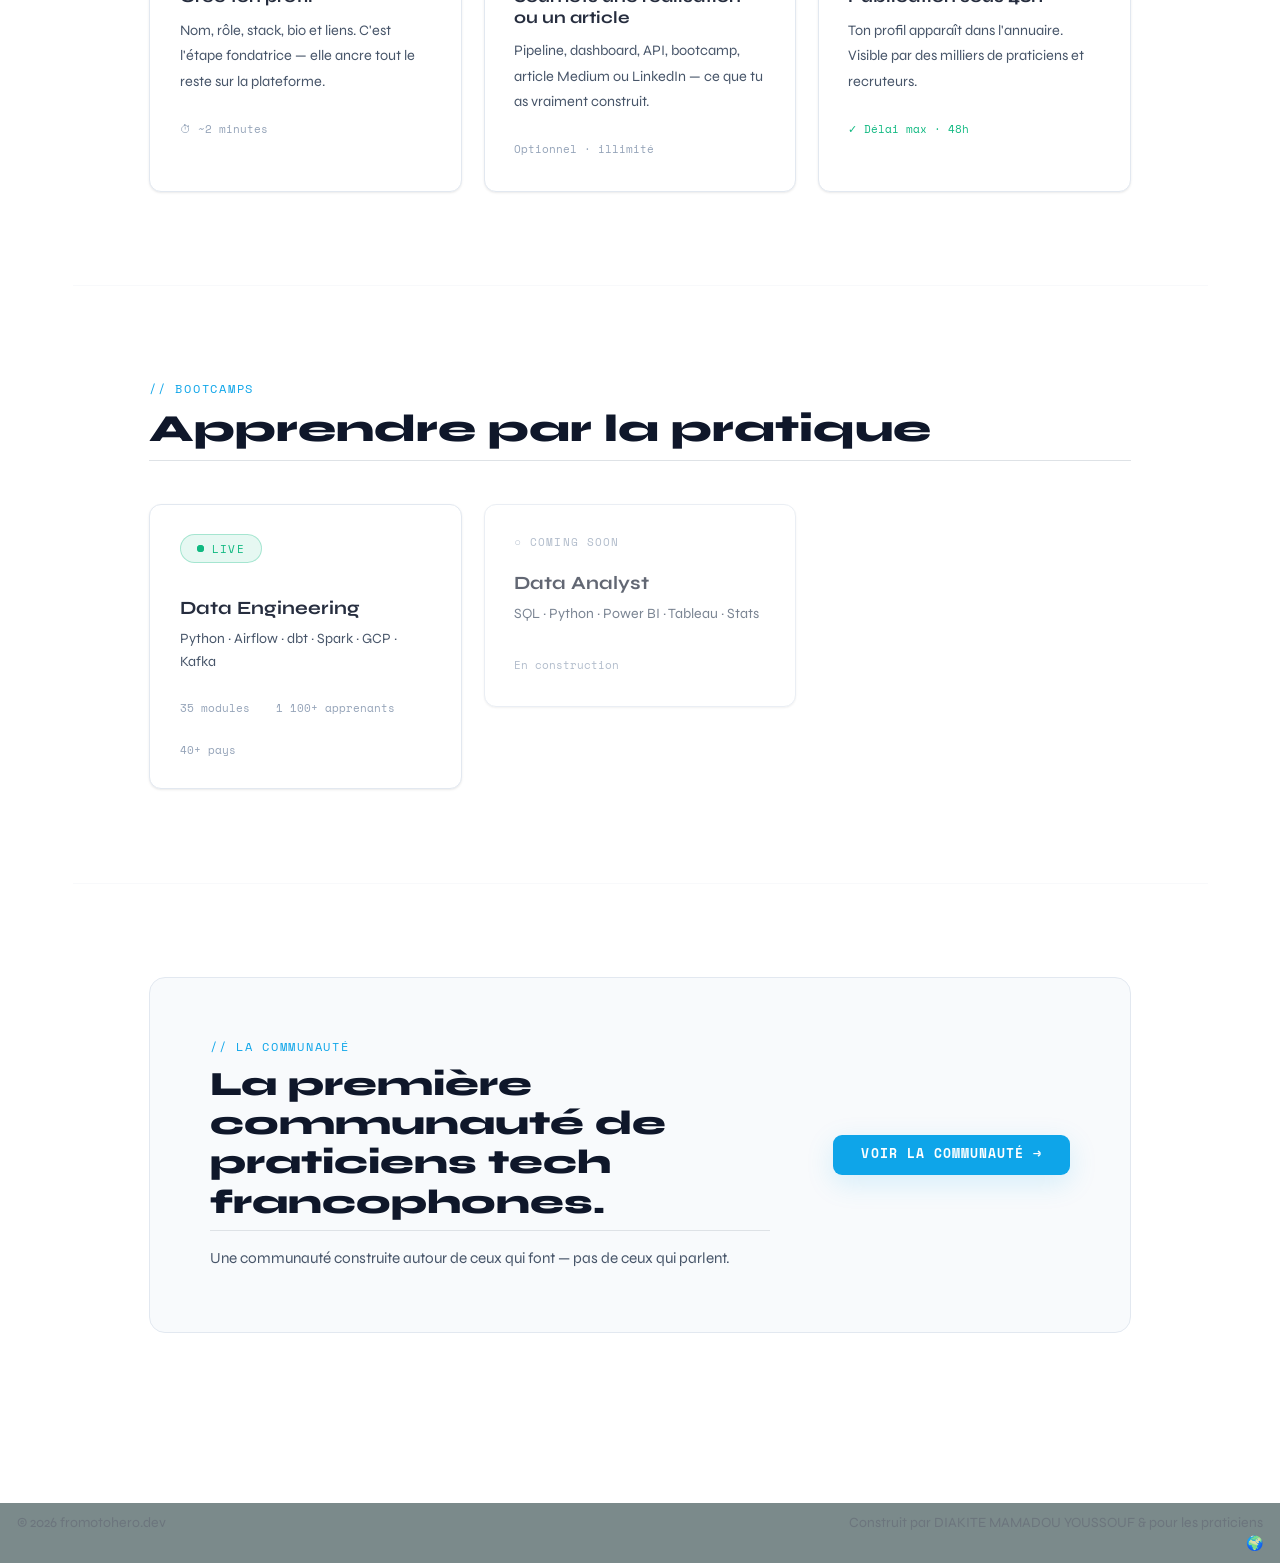
==== commit 4630004a: "Fix logo lisibilité + dark mode (.quarto-dark) - logo.svg : $_ en sky #0ea5e9, texte en #0f172a (vis" ====
--- a/docs/index.html
+++ b/docs/index.html
@@ -43,9 +43,9 @@
 <link href="site_libs/quarto-html/quarto-syntax-highlighting-6455e7f669de2dd1a1df5401145d73d4.css" rel="stylesheet" class="quarto-color-scheme-extra" id="quarto-text-highlighting-styles">
 <script src="site_libs/bootstrap/bootstrap.min.js"></script>
 <link href="site_libs/bootstrap/bootstrap-icons.css" rel="stylesheet">
-<link href="site_libs/bootstrap/bootstrap-27a086d559c996d29b552d2e911a7a83.min.css" rel="stylesheet" append-hash="true" class="quarto-color-scheme" id="quarto-bootstrap" data-mode="light">
-<link href="site_libs/bootstrap/bootstrap-dark-8eba64e377f7fa8d1e89dadc7c4b02b6.min.css" rel="stylesheet" append-hash="true" class="quarto-color-scheme quarto-color-alternate" id="quarto-bootstrap" data-mode="light">
-<link href="site_libs/bootstrap/bootstrap-27a086d559c996d29b552d2e911a7a83.min.css" rel="stylesheet" append-hash="true" class="quarto-color-scheme-extra" id="quarto-bootstrap" data-mode="light">
+<link href="site_libs/bootstrap/bootstrap-28cb23785e802d39337121b7111e9e5b.min.css" rel="stylesheet" append-hash="true" class="quarto-color-scheme" id="quarto-bootstrap" data-mode="light">
+<link href="site_libs/bootstrap/bootstrap-dark-880362bddbbfc57c3c58e1d464b557b2.min.css" rel="stylesheet" append-hash="true" class="quarto-color-scheme quarto-color-alternate" id="quarto-bootstrap" data-mode="light">
+<link href="site_libs/bootstrap/bootstrap-28cb23785e802d39337121b7111e9e5b.min.css" rel="stylesheet" append-hash="true" class="quarto-color-scheme-extra" id="quarto-bootstrap" data-mode="light">
 <script id="quarto-search-options" type="application/json">{
   "location": "navbar",
   "copy-button": false,
@@ -439,7 +439,7 @@
         La première communauté de praticiens tech francophones.
       </h2>
       <p style="font-size:.9rem;color:var(--f-text-2);line-height:1.8;margin:0;">
-        1 100+ apprenants formés. 40+ pays. Une communauté construite autour de ceux qui font — pas de ceux qui parlent.
+        Une communauté construite autour de ceux qui font — pas de ceux qui parlent.
       </p>
     </div>
 
--- a/docs/assets/css/custom.css
+++ b/docs/assets/css/custom.css
@@ -394,6 +394,11 @@
   display: block;
 }
 
+/* ── LOGO DARK SWAP ── */
+.quarto-dark .navbar-brand img {
+  content: url('../img/logo-dark.svg');
+}
+
 /* ── COMMUNITY STRIP (landing closing) ── */
 .community-strip {
   background: var(--f-surface);
@@ -401,6 +406,6 @@
   border: 1.5px solid var(--f-border);
   padding: 3.5rem;
 }
-[data-bs-theme="dark"] .community-strip {
+.quarto-dark .community-strip {
   background: var(--f-card);
 }
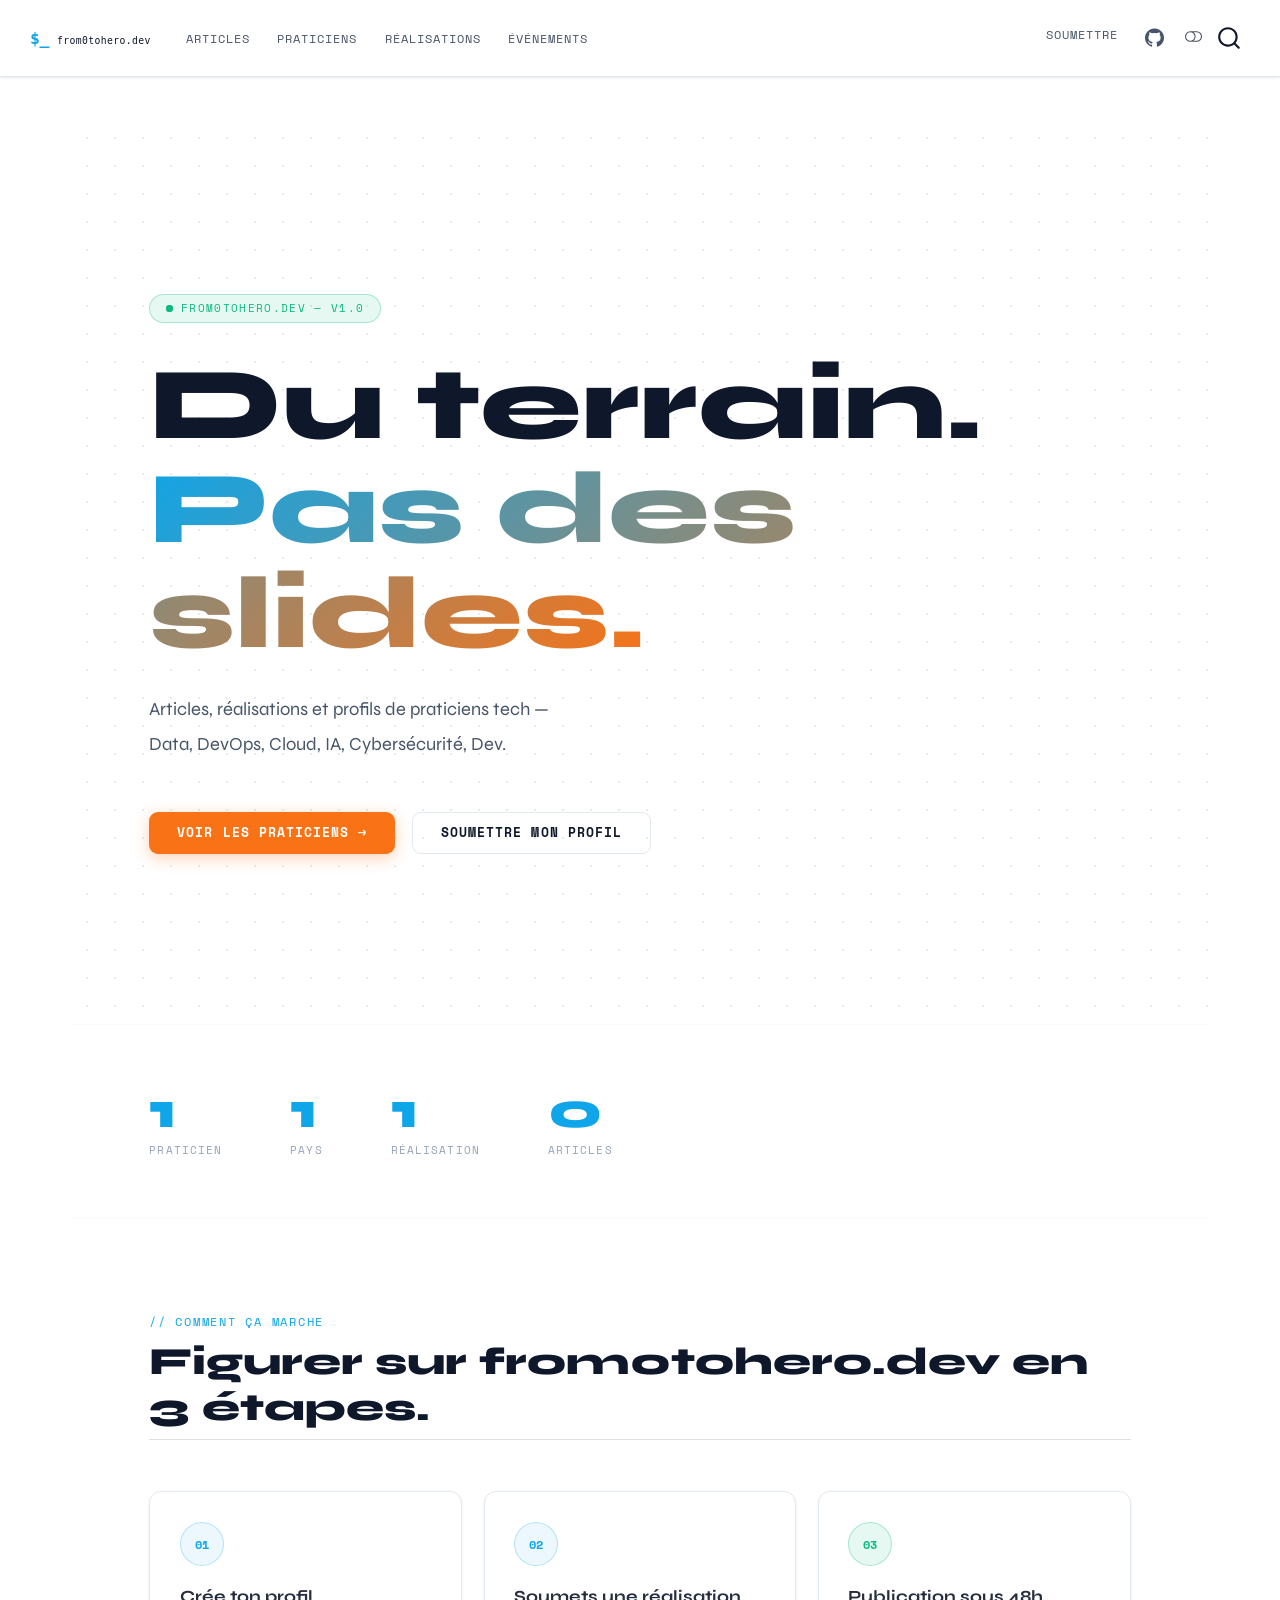
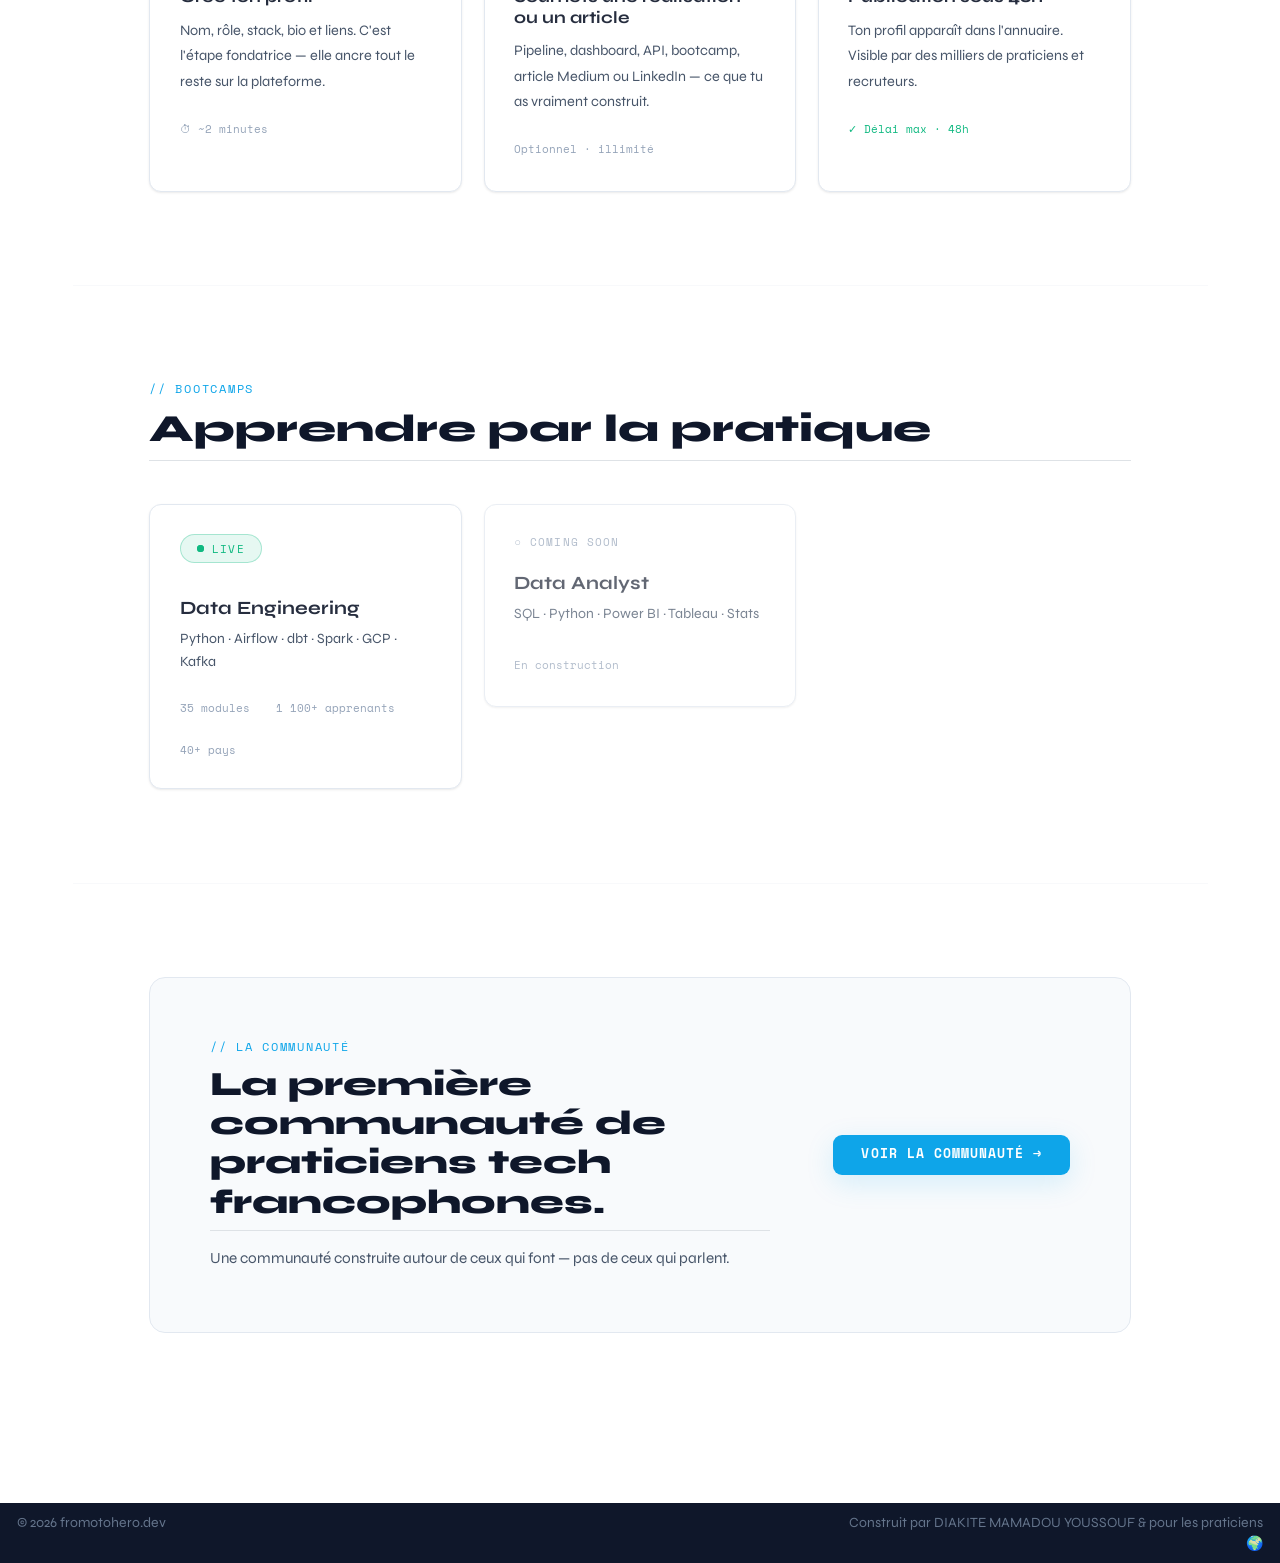
==== commit 3cd31b7b: "Fix articles page + footer lisibilité - articles/index.qmd : suppression listing: Quarto, refonte co" ====
--- a/docs/index.html
+++ b/docs/index.html
@@ -43,9 +43,9 @@
 <link href="site_libs/quarto-html/quarto-syntax-highlighting-6455e7f669de2dd1a1df5401145d73d4.css" rel="stylesheet" class="quarto-color-scheme-extra" id="quarto-text-highlighting-styles">
 <script src="site_libs/bootstrap/bootstrap.min.js"></script>
 <link href="site_libs/bootstrap/bootstrap-icons.css" rel="stylesheet">
-<link href="site_libs/bootstrap/bootstrap-28cb23785e802d39337121b7111e9e5b.min.css" rel="stylesheet" append-hash="true" class="quarto-color-scheme" id="quarto-bootstrap" data-mode="light">
-<link href="site_libs/bootstrap/bootstrap-dark-880362bddbbfc57c3c58e1d464b557b2.min.css" rel="stylesheet" append-hash="true" class="quarto-color-scheme quarto-color-alternate" id="quarto-bootstrap" data-mode="light">
-<link href="site_libs/bootstrap/bootstrap-28cb23785e802d39337121b7111e9e5b.min.css" rel="stylesheet" append-hash="true" class="quarto-color-scheme-extra" id="quarto-bootstrap" data-mode="light">
+<link href="site_libs/bootstrap/bootstrap-13bc03c11edae9674d5e572fcdb93cdb.min.css" rel="stylesheet" append-hash="true" class="quarto-color-scheme" id="quarto-bootstrap" data-mode="light">
+<link href="site_libs/bootstrap/bootstrap-dark-bc447c807185b0314f97ba8f9e7fdb6e.min.css" rel="stylesheet" append-hash="true" class="quarto-color-scheme quarto-color-alternate" id="quarto-bootstrap" data-mode="light">
+<link href="site_libs/bootstrap/bootstrap-13bc03c11edae9674d5e572fcdb93cdb.min.css" rel="stylesheet" append-hash="true" class="quarto-color-scheme-extra" id="quarto-bootstrap" data-mode="light">
 <script id="quarto-search-options" type="application/json">{
   "location": "navbar",
   "copy-button": false,
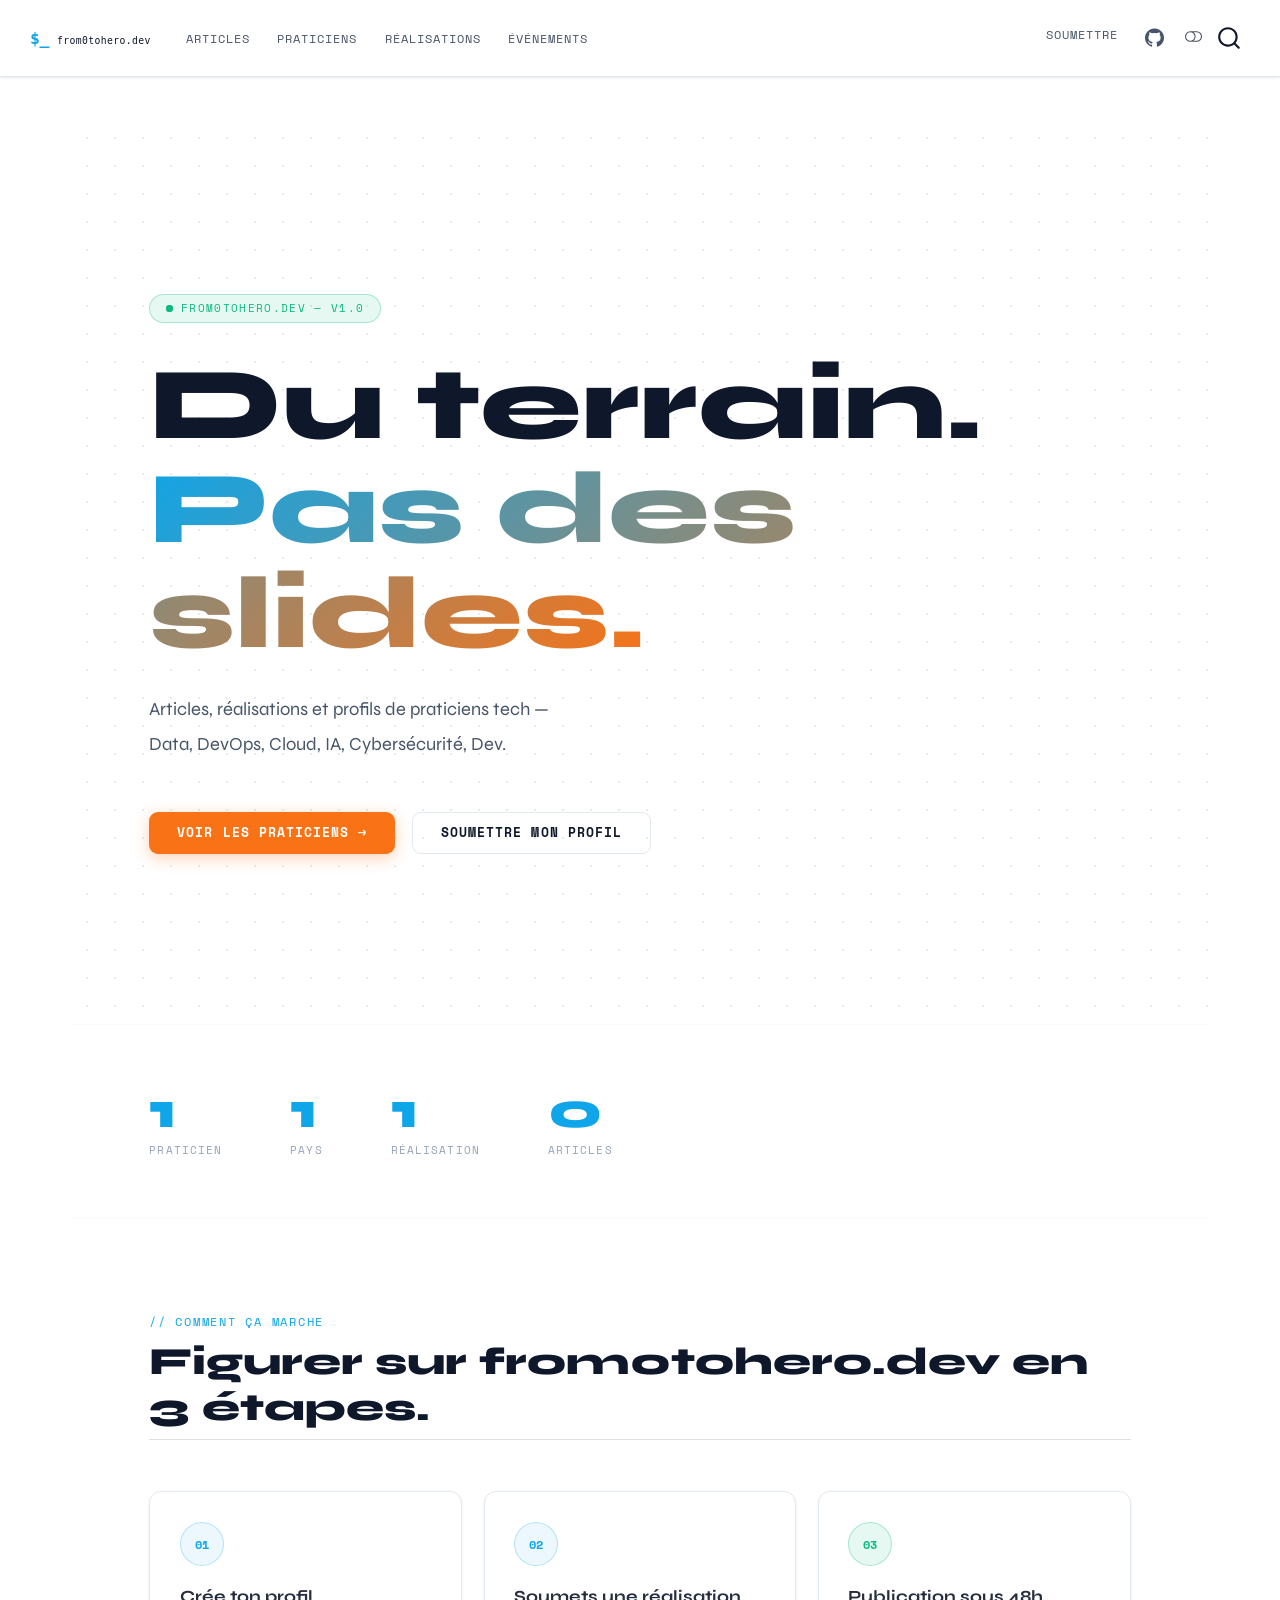
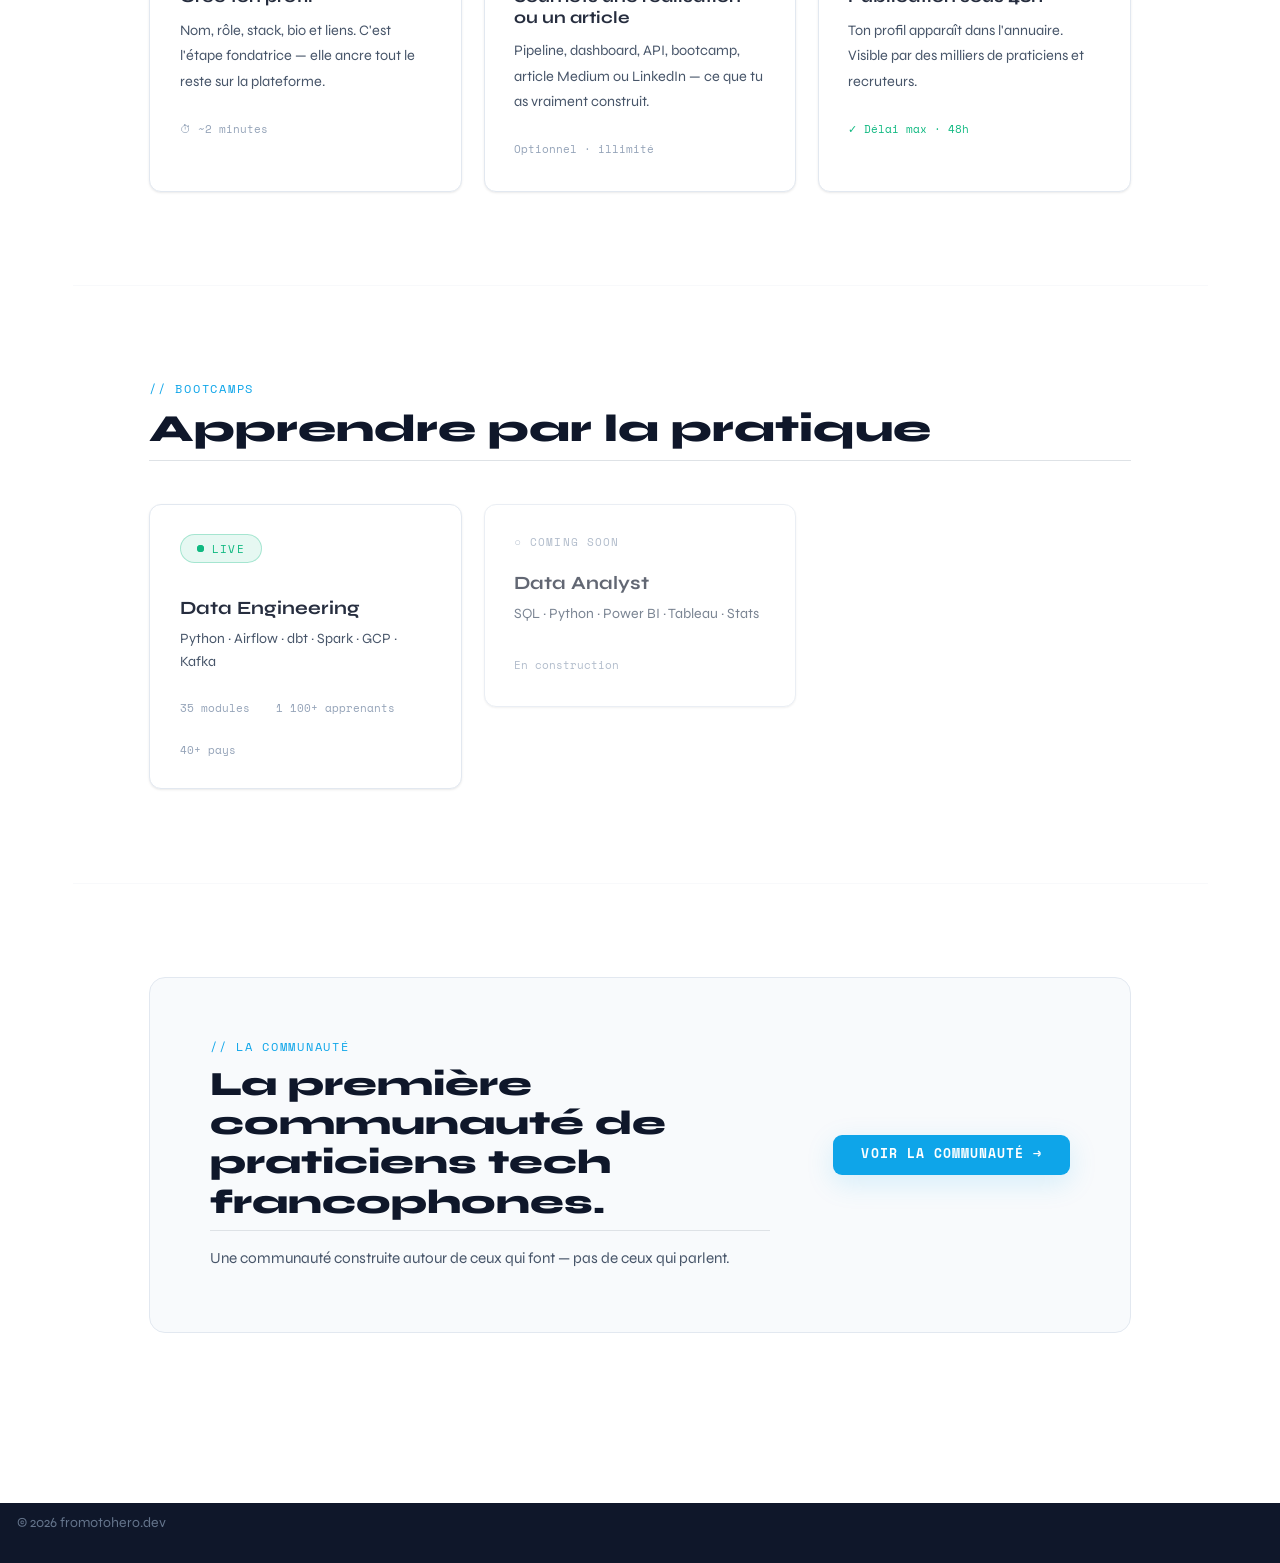
==== commit 617a6365: "Footer : suppression du texte droit Co-Authored-By: Claude Sonnet 4.6 <noreply@anthropic.com>" ====
--- a/docs/index.html
+++ b/docs/index.html
@@ -868,8 +868,8 @@
       &nbsp;
     </div>
     <div class="nav-footer-right">
-<p>Construit par DIAKITE MAMADOU YOUSSOUF &amp; pour les praticiens 🌍</p>
-</div>
+      &nbsp;
+    </div>
   </div>
 </footer>
 
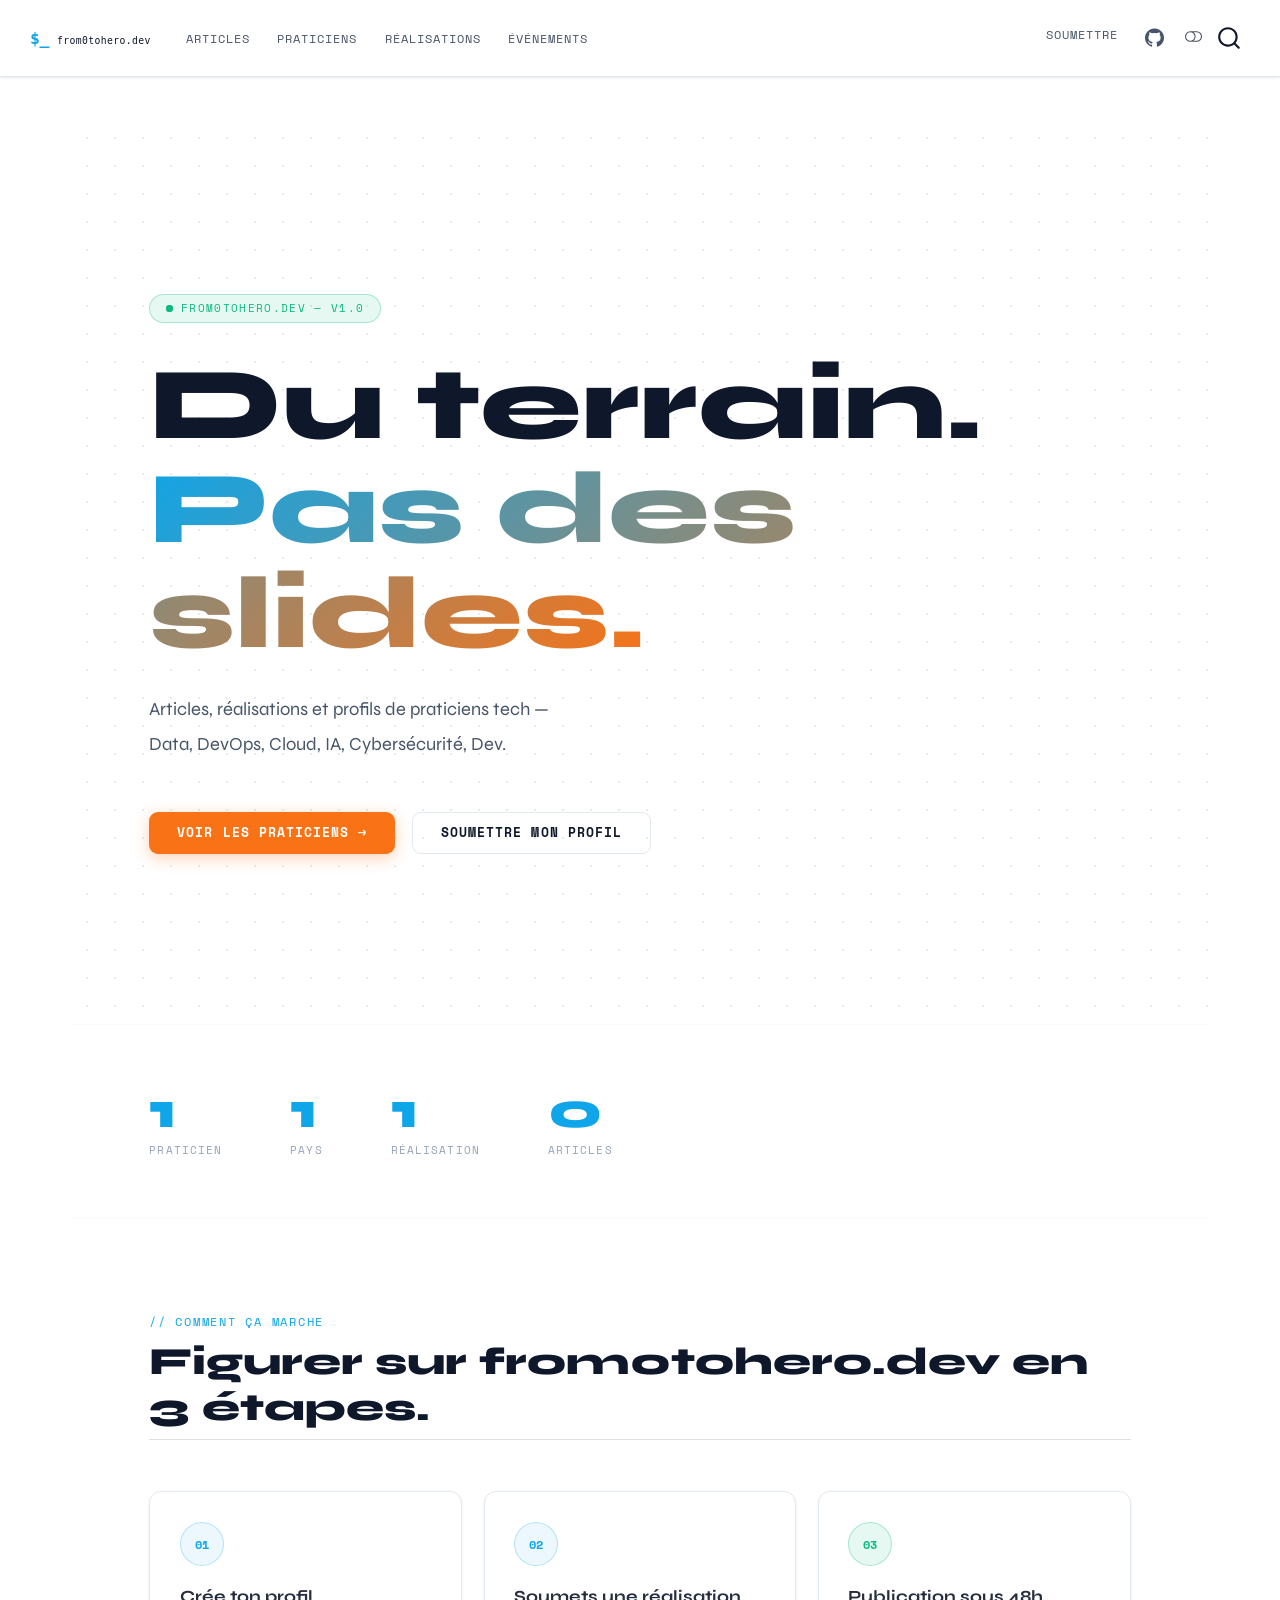
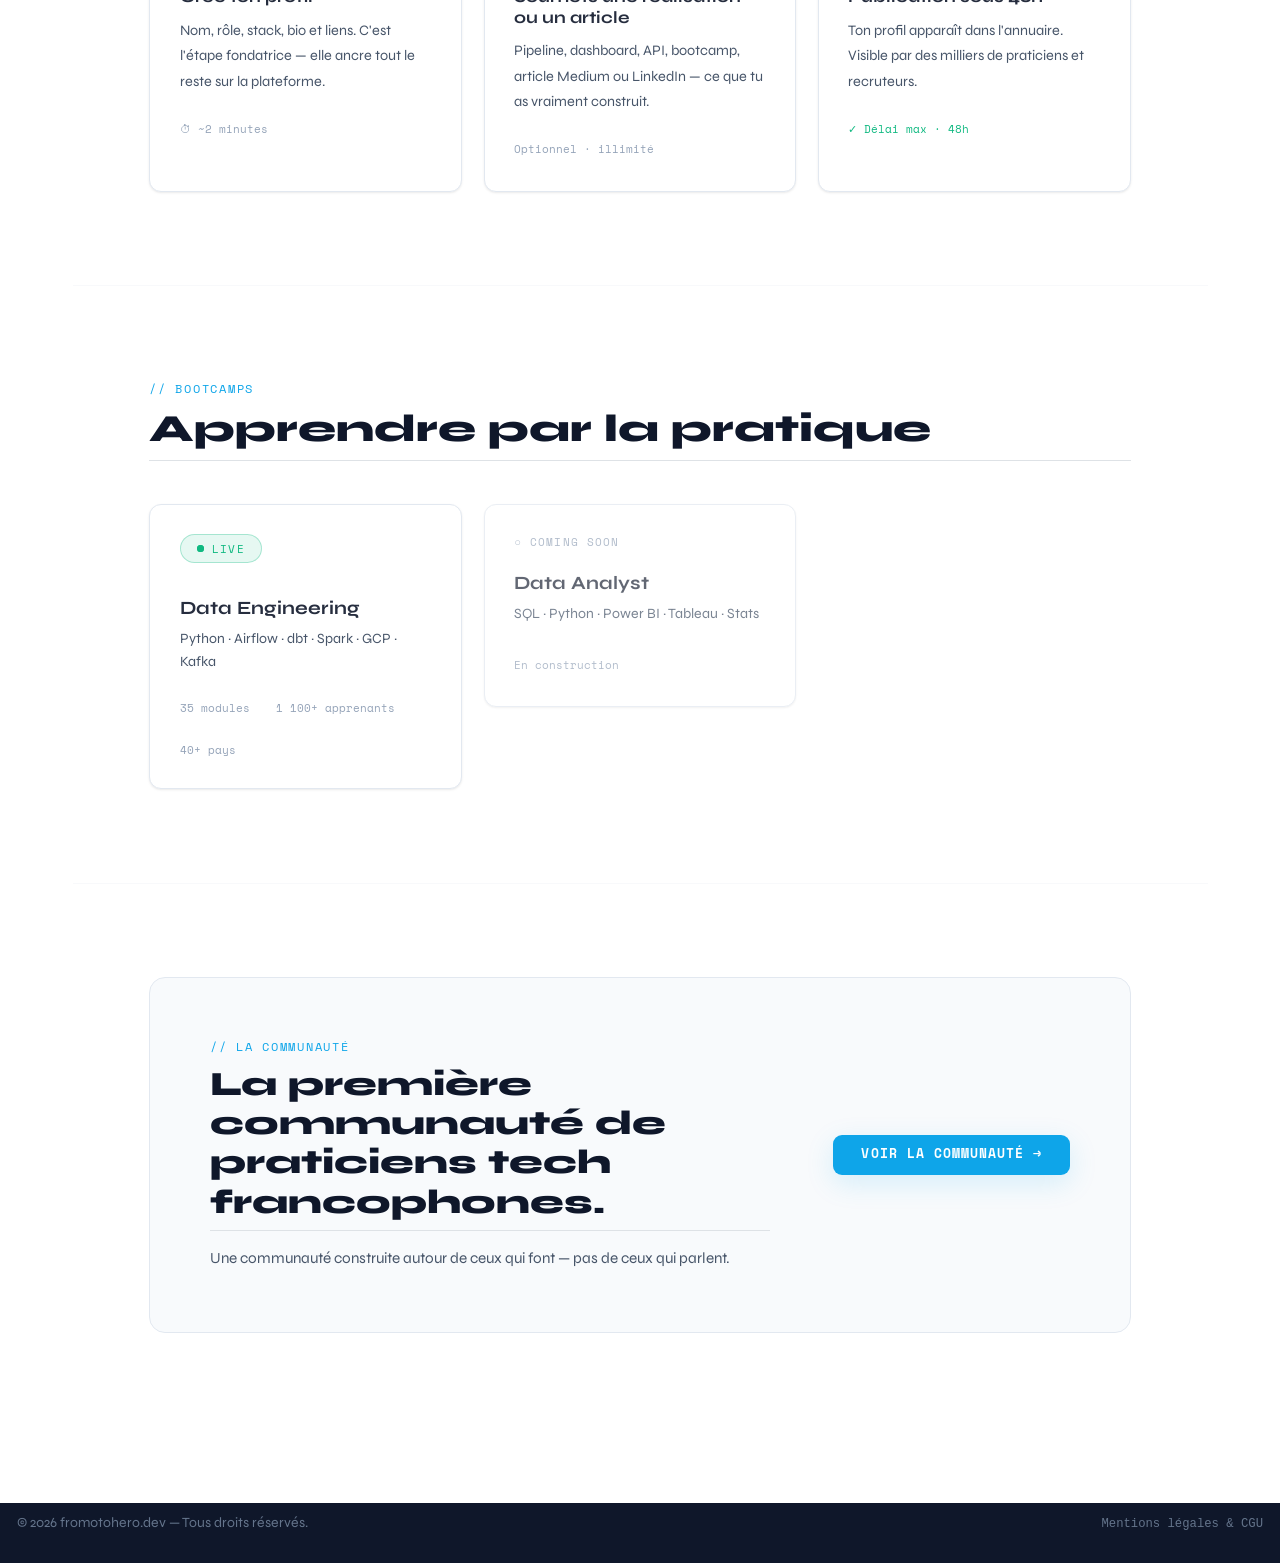
==== commit b4d68d4a: "Ajout mentions légales, CGU et copyright complet - Nouvelle page /legal/ : propriété intellectuelle," ====
--- a/docs/index.html
+++ b/docs/index.html
@@ -862,14 +862,14 @@
 <footer class="footer">
   <div class="nav-footer">
     <div class="nav-footer-left">
-<p>© 2026 from0tohero.dev</p>
+<p>© 2026 from0tohero.dev — Tous droits réservés.</p>
 </div>   
     <div class="nav-footer-center">
       &nbsp;
     </div>
     <div class="nav-footer-right">
-      &nbsp;
-    </div>
+<p><a href="./legal/index.html" style="color:#64748b;text-decoration:none;font-size:.72rem;font-family:monospace;">Mentions légales &amp; CGU</a></p>
+</div>
   </div>
 </footer>
 
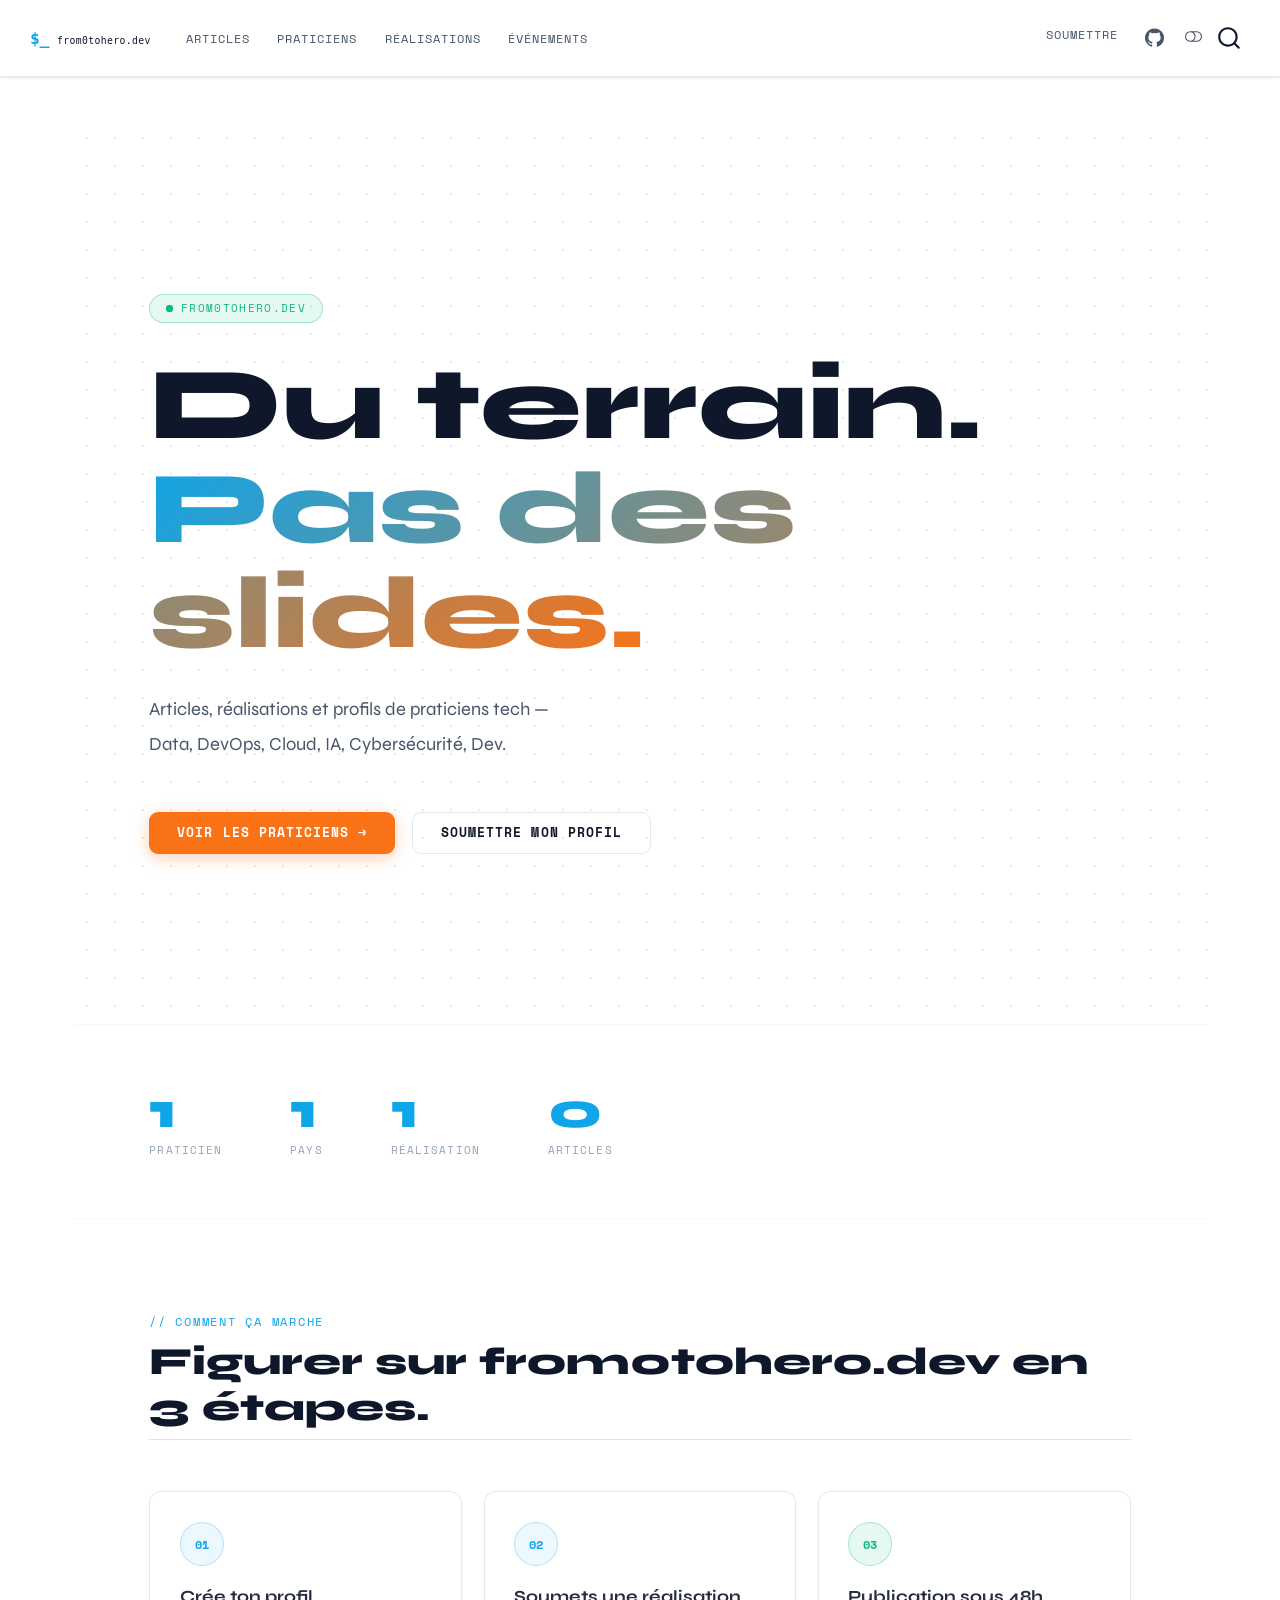
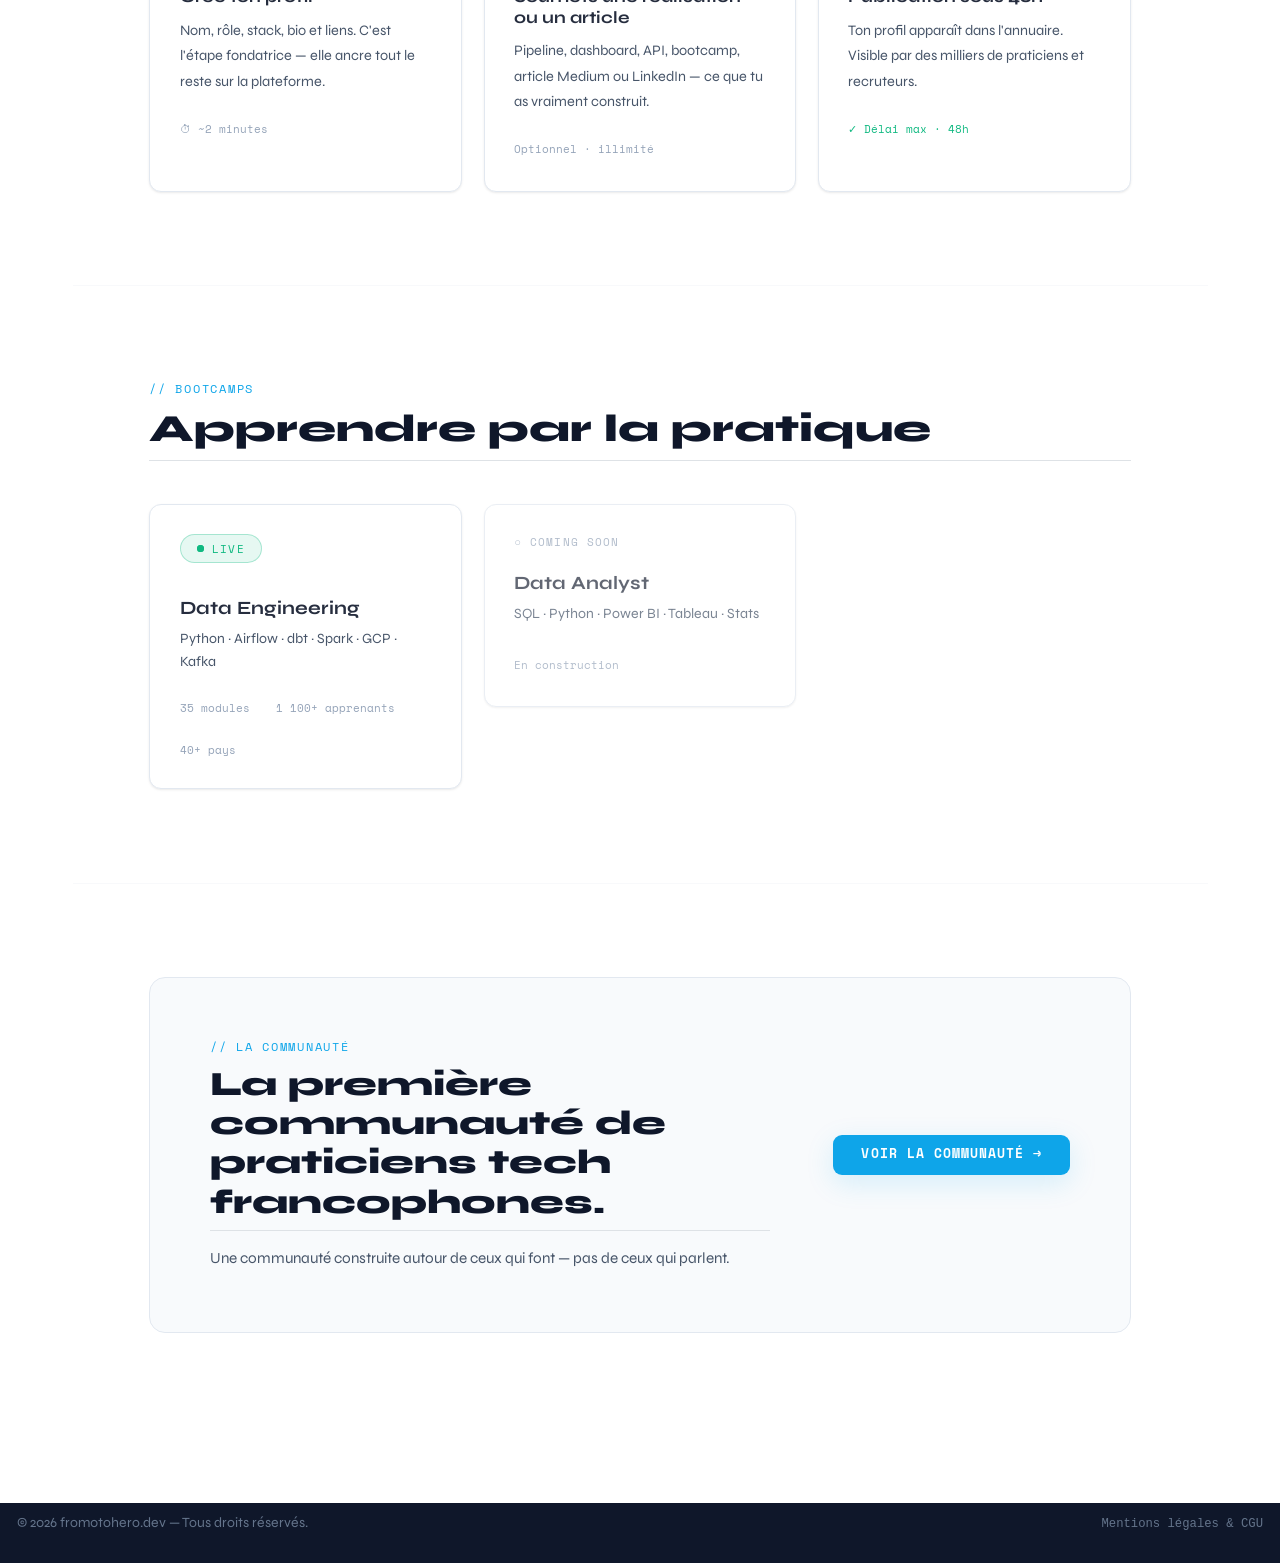
==== commit b6ace446: "Hero : suppression du badge v1.0 Co-Authored-By: Claude Sonnet 4.6 <noreply@anthropic.com>" ====
--- a/docs/index.html
+++ b/docs/index.html
@@ -324,7 +324,7 @@
 <section class="hero-dot-bg" style="min-height:100vh;display:flex;flex-direction:column;justify-content:center;padding:0 6vw;max-width:1200px;margin:0 auto;">
 
   <div style="margin-bottom:1.75rem;">
-    <span class="badge-live"><span class="dot"></span>from0tohero.dev — v1.0</span>
+    <span class="badge-live"><span class="dot"></span>from0tohero.dev</span>
   </div>
 
   <h1 style="font-family:'Syne',sans-serif;font-size:clamp(3rem,8vw,6.5rem);font-weight:800;line-height:1.02;color:var(--f-text-1);margin:0 0 1.5rem 0;">
